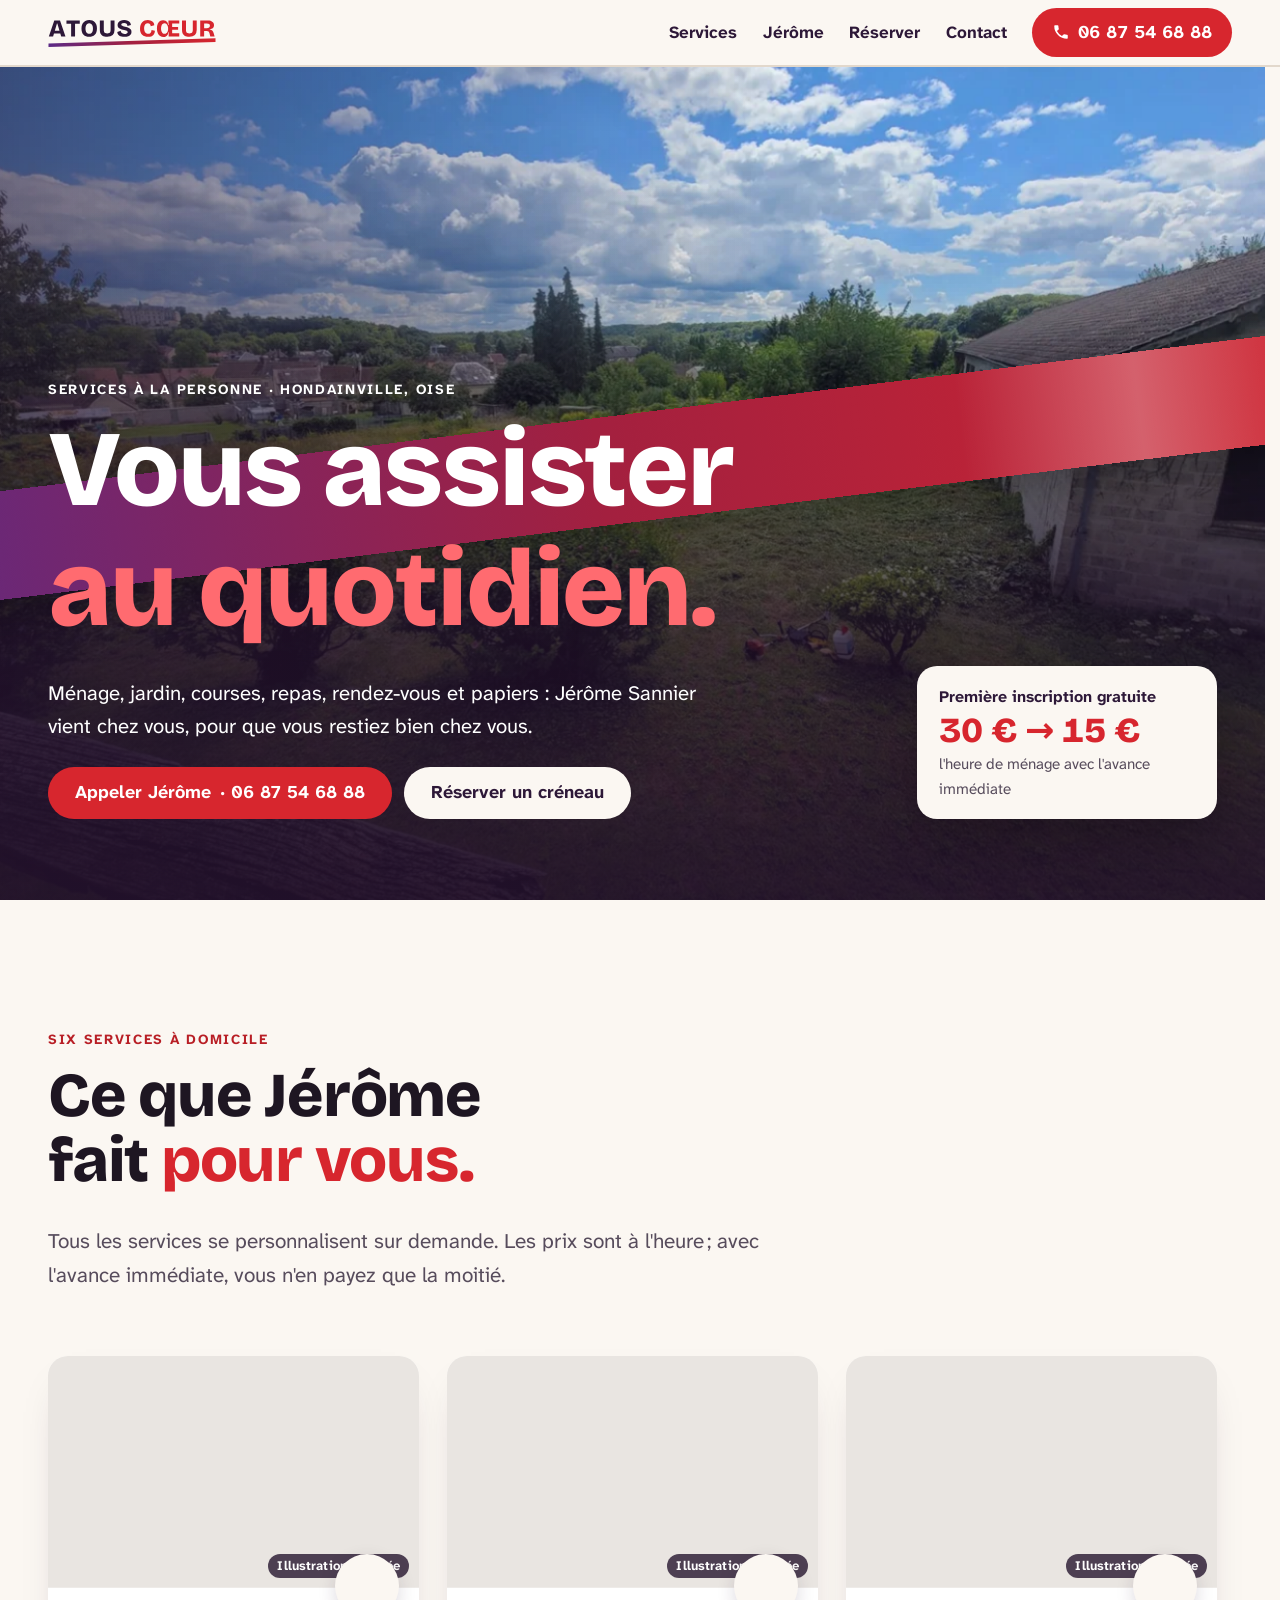
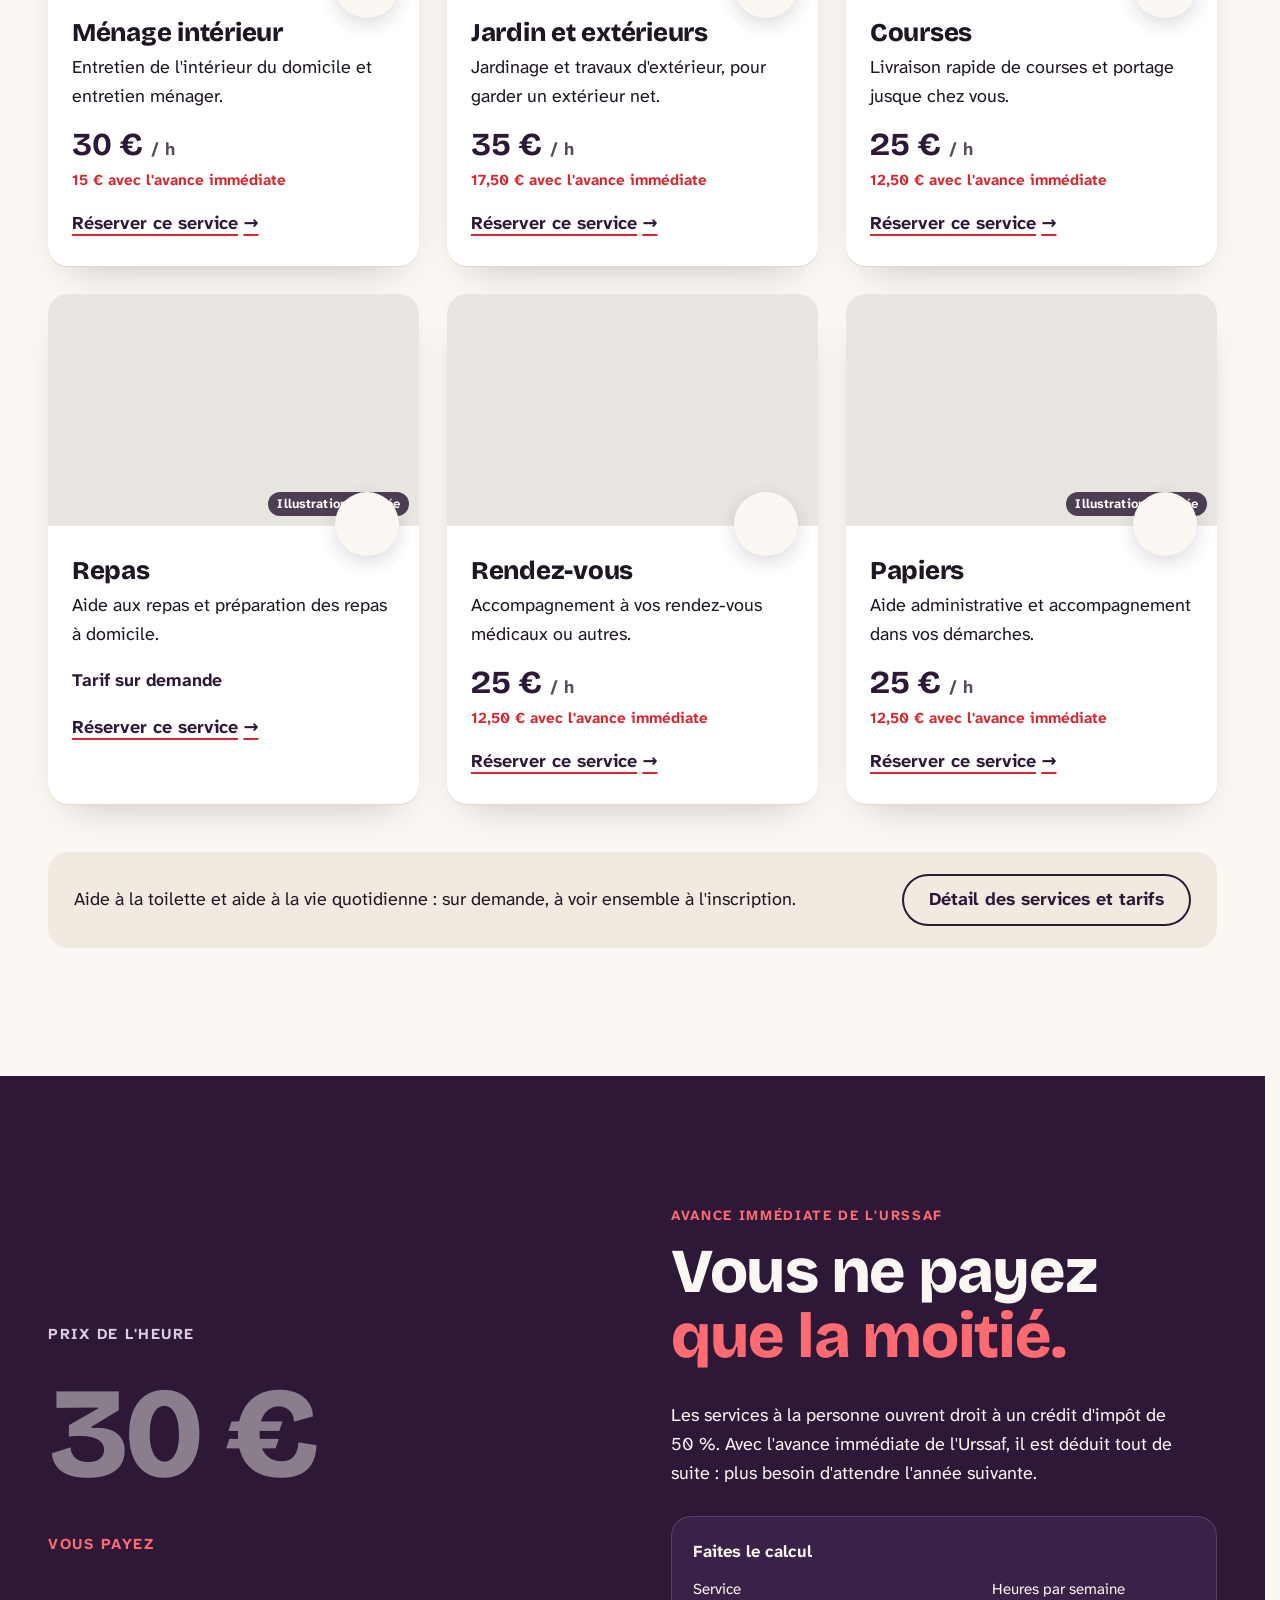
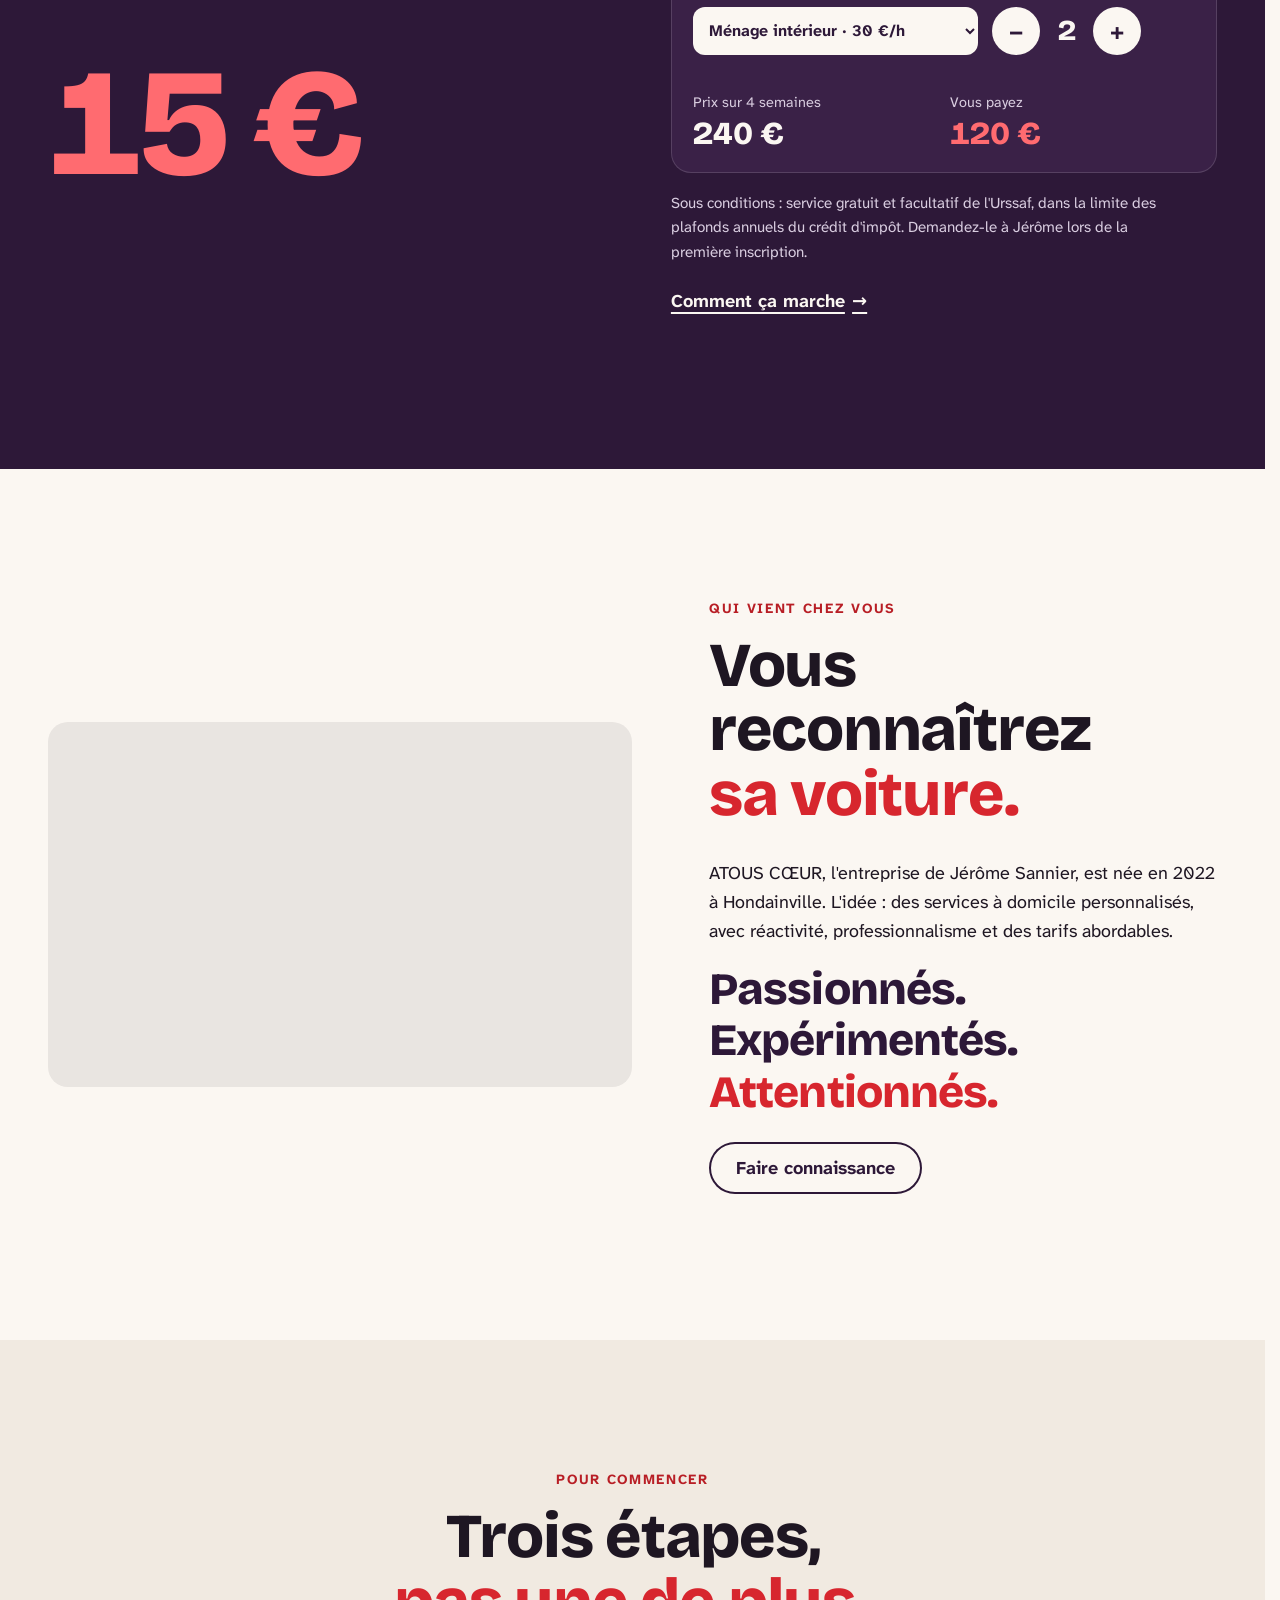
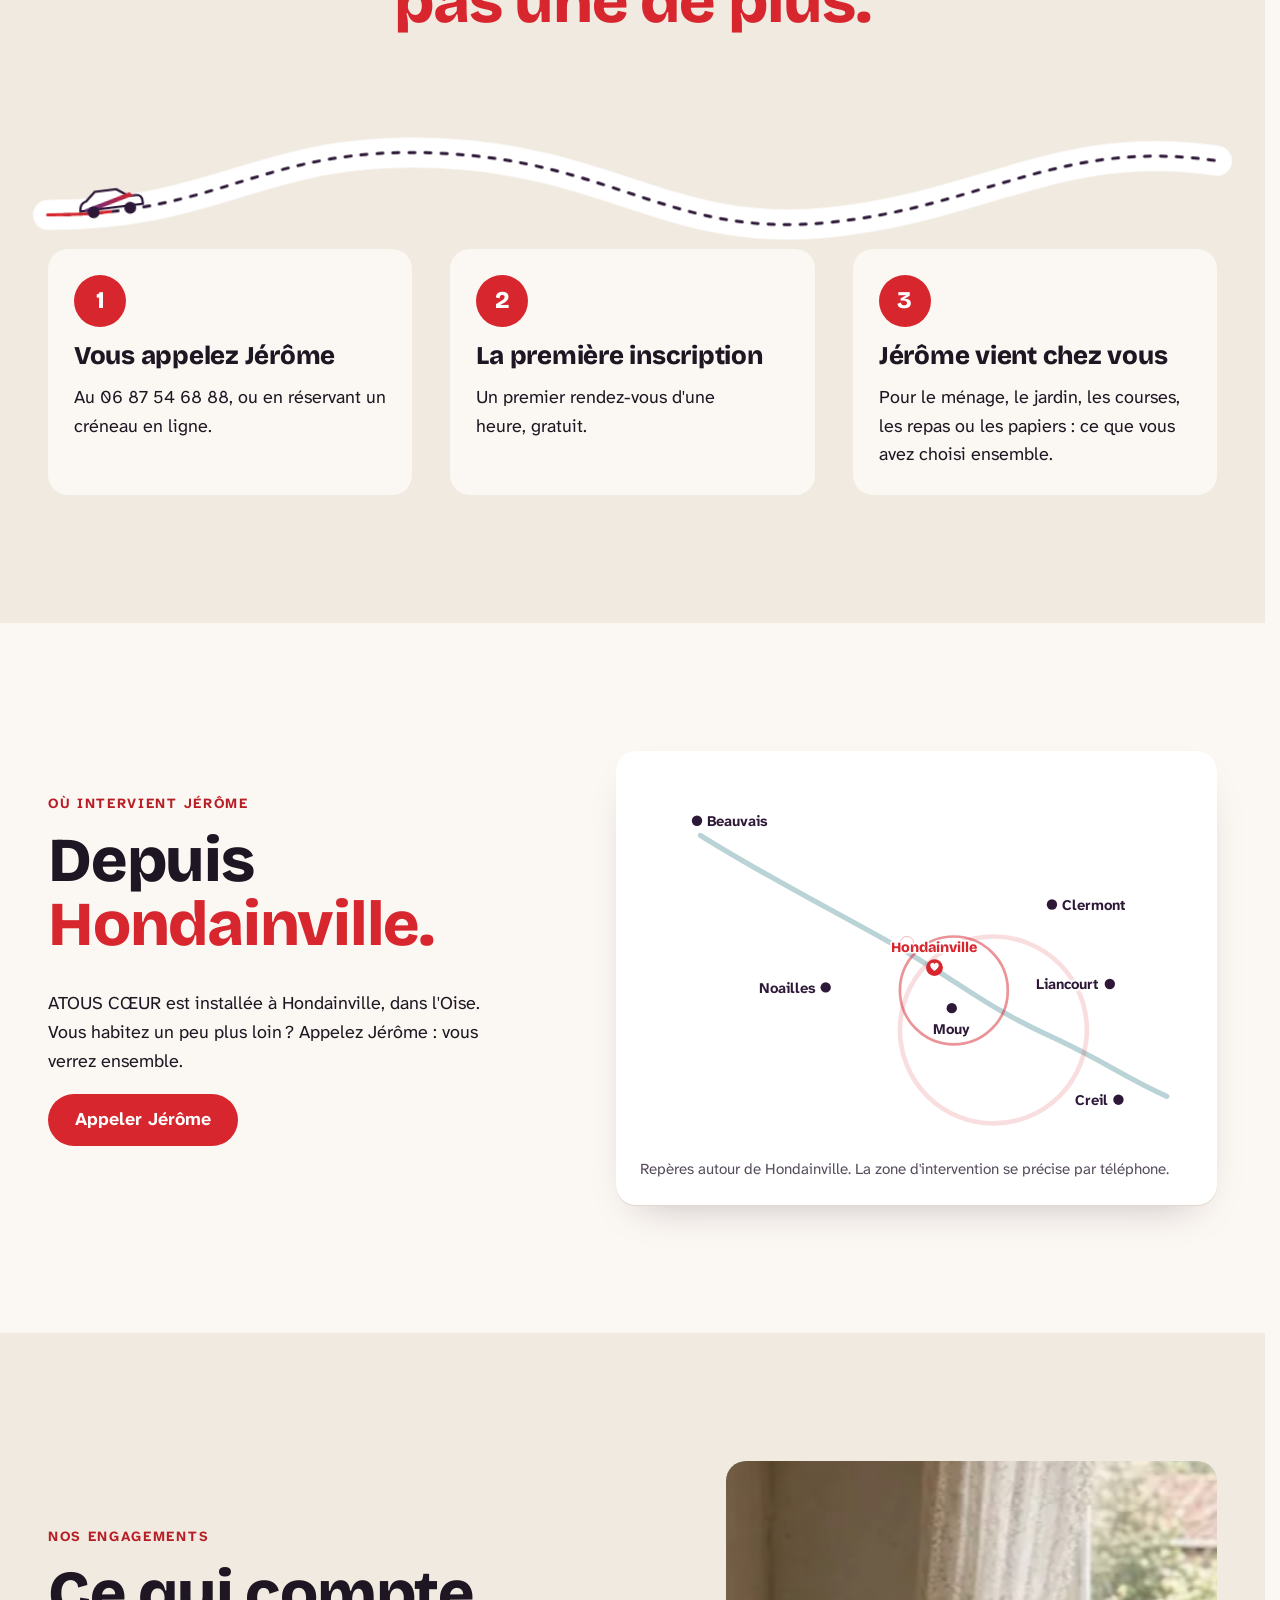
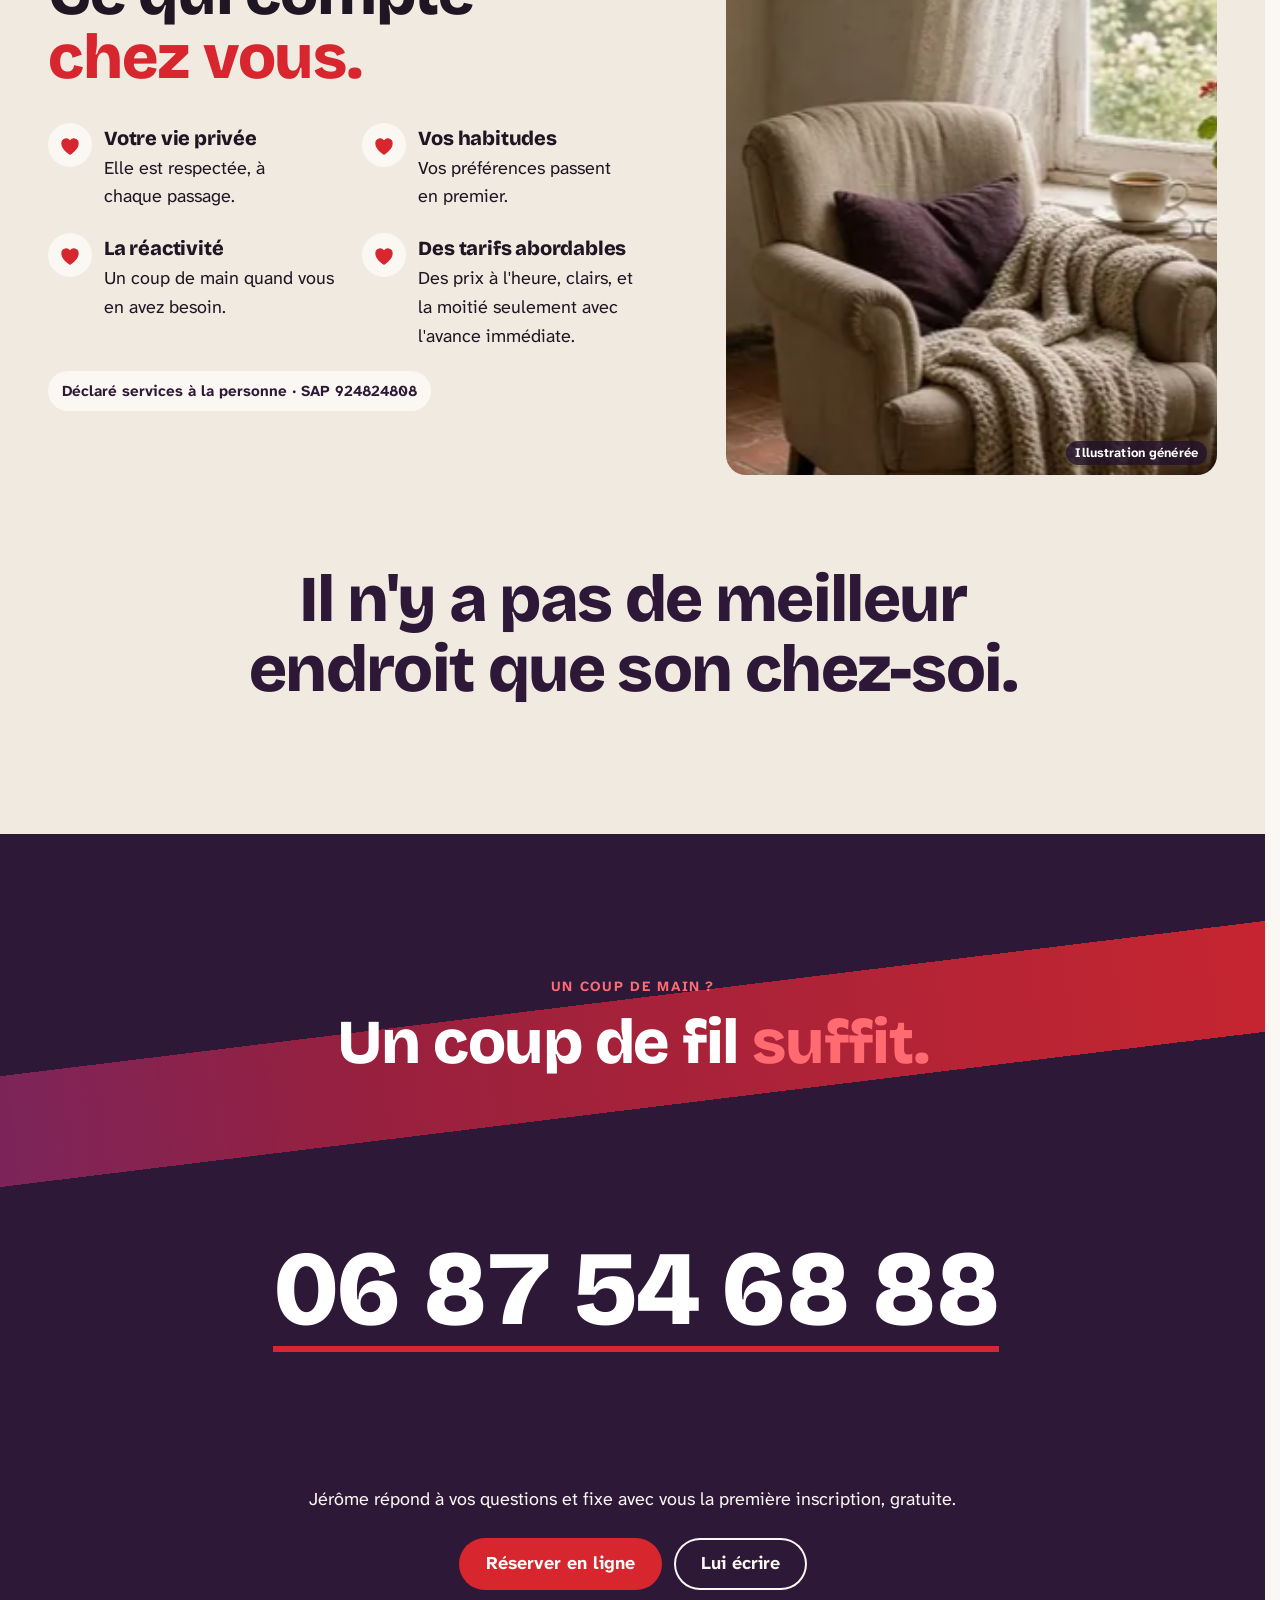
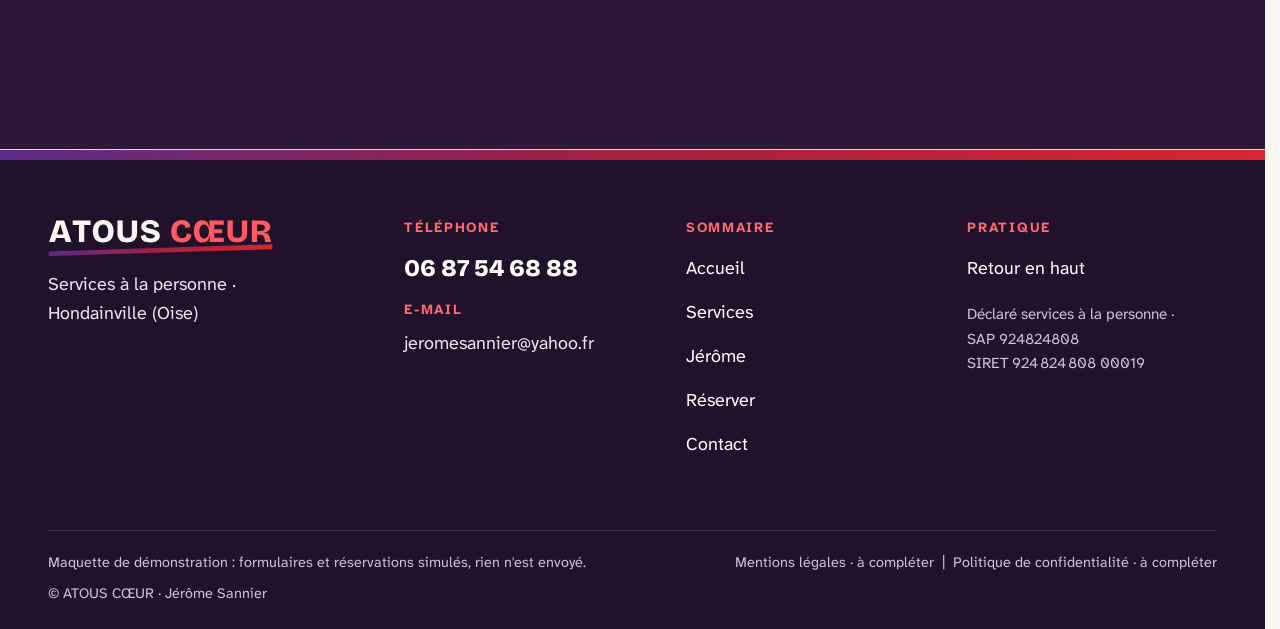
==== index.html @ e08f0116 "Maquette ATOUS COEUR v1" ====
<!doctype html>
<html lang="fr" data-v="1">
<head>
<meta charset="utf-8">
<meta name="viewport" content="width=device-width, initial-scale=1, viewport-fit=cover">
<title>ATOUS CŒUR · services à la personne à Hondainville (Oise)</title>
<meta name="description" content="Ménage, jardin, courses, repas, rendez-vous et papiers : Jérôme Sannier vous aide chez vous, dans l&#39;Oise. Première inscription gratuite, avance immédiate de l&#39;Urssaf.">
<meta name="robots" content="noindex, nofollow">
<link rel="canonical" href="https://atouscoeurjerome-maquette.vercel.app/">
<style>:root{--fond:#FBF7F2;--texte:#1E1622;--voile-fond:#2D1838;--ouverture-fond:#2D1838;--menu-fond:#2D1838}:root { --entete-h: 72px; --barres-h: 0px; } html { background: var(--fond); color: var(--texte); scrollbar-gutter: stable; } body { margin: 0; background: var(--fond); } html.js:not(.secours):not([data-arrivee="retour"]) [data-anime] { opacity: 0; } html.js:not(.secours):not([data-arrivee="retour"]) [data-anime].vu { opacity: 1; } [data-voile] { position: fixed; inset: 0; z-index: 900; background: var(--voile-fond); transform: translateY(100%); visibility: hidden; pointer-events: none; } html[data-arrivee="voile"]:not(.voile-leve):not(.secours) [data-voile] { transform: none; visibility: visible; } html.secours [data-voile] { visibility: hidden !important; } .ouverture-panneau { position: fixed; inset: 0; z-index: 850; display: none; place-content: center; justify-items: center; background: var(--ouverture-fond, var(--voile-fond)); color: var(--fond); text-align: center; } html.js[data-arrivee="intro"]:not(.secours):not(.intro-finie) .ouverture-panneau { display: grid; } html.defilement-bloque, html.defilement-bloque body, html.js[data-arrivee="intro"]:not(.secours):not(.intro-finie), html.js[data-arrivee="intro"]:not(.secours):not(.intro-finie) body, html[data-arrivee="voile"]:not(.voile-leve):not(.secours), html[data-arrivee="voile"]:not(.voile-leve):not(.secours) body { overflow: hidden; } html.js[data-arrivee="intro"]:not(.secours):not(.intro-finie) { background-color: var(--ouverture-fond, var(--voile-fond)); } html[data-arrivee="voile"]:not(.voile-leve):not(.secours) { background-color: var(--voile-fond); }</style>
<script>(function () {
var d = document.documentElement, ss = null, ls = null;
try { ss = window.sessionStorage; ls = window.localStorage; } catch (e) {}
d.classList.add('js');
var nav = performance.getEntriesByType ? performance.getEntriesByType('navigation')[0] : null;
var type = nav ? nav.type : 'navigate';
var depart = null;
try { depart = JSON.parse(ss.getItem('socle:depart') || 'null'); ss.removeItem('socle:depart'); } catch (e) {}
if (depart && !(Date.now() - depart.t < 15000)) depart = null;
var mode = type === 'back_forward' ? 'retour' : type === 'reload' ? 'intro' : depart ? 'voile' : 'intro';
d.setAttribute('data-arrivee', mode);
if (mode === 'voile' && depart.couleur) d.style.setProperty('--voile-fond', depart.couleur);
if (type === 'reload' && 'scrollRestoration' in history) {
history.scrollRestoration = 'manual';
}
try {
var choisie = ls && ls.getItem('socle:langue');
var langue = (d.lang || '').slice(0, 2);
if (choisie && choisie !== langue && type === 'navigate' && !depart) {
var alt = document.querySelector('link[rel="alternate"][hreflang="' + choisie + '"]');
if (alt) location.replace(new URL(alt.href).pathname + location.search + location.hash);
}
} catch (e) {}
setTimeout(function () { if (!d.classList.contains('demarre')) d.classList.add('secours'); }, 2000);
})();</script>
<link rel="preload" href="/assets/fonts/bricolage.woff2" as="font" type="font/woff2" crossorigin>
<link rel="preload" href="/assets/fonts/atkinson-400.woff2" as="font" type="font/woff2" crossorigin>
<link rel="stylesheet" href="/assets/css/socle.css?v=1">
<link rel="stylesheet" href="/assets/css/site.css?v=1">
<link rel="modulepreload" href="/assets/js/site.js?v=1">
<link rel="modulepreload" href="/assets/js/socle/index.js?v=1">
<script src="/assets/vendor/gsap.min.js" defer></script>
<script src="/assets/vendor/ScrollTrigger.min.js" defer></script>
<script src="/assets/vendor/SplitText.min.js" defer></script>
<script type="module" src="/assets/js/site.js?v=1"></script>
<meta name="theme-color" content="#FBF7F2">
<link rel="icon" href="/assets/images/favicon.svg" type="image/svg+xml">
<link rel="apple-touch-icon" href="/assets/images/apple-touch-icon.png">
<meta property="og:type" content="website">
<meta property="og:site_name" content="ATOUS CŒUR">
<meta property="og:locale" content="fr_FR">
<meta property="og:title" content="ATOUS CŒUR · services à la personne à Hondainville (Oise)">
<meta property="og:description" content="Ménage, jardin, courses, repas, rendez-vous et papiers : Jérôme Sannier vous aide chez vous, dans l&#39;Oise. Première inscription gratuite, avance immédiate de l&#39;Urssaf.">
<meta property="og:url" content="https://atouscoeurjerome-maquette.vercel.app/">
<meta property="og:image" content="https://atouscoeurjerome-maquette.vercel.app/assets/partage/accueil-fr.jpg">
<meta property="og:image:width" content="1200">
<meta property="og:image:height" content="630">
<meta property="og:image:alt" content="ATOUS CŒUR : vous assister au quotidien, jardin tondu au-dessus d&#39;un village de l&#39;Oise">
<meta name="twitter:card" content="summary_large_image">
<script type="application/ld+json">{"@context":"https://schema.org","@type":"LocalBusiness","name":"ATOUS CŒUR","description":"Services à la personne à domicile : ménage, jardin, courses, aide aux repas, accompagnement aux rendez-vous, aide administrative.","url":"https://atouscoeurjerome-maquette.vercel.app/","telephone":"+33687546888","email":"jeromesannier@yahoo.fr","founder":{"@type":"Person","name":"Jérôme Sannier"},"foundingDate":"2022","address":{"@type":"PostalAddress","addressLocality":"Hondainville","addressRegion":"Oise","addressCountry":"FR"},"identifier":"SIRET 92482480800019","makesOffer":[{"@type":"Offer","name":"Ménage intérieur","price":"30","priceCurrency":"EUR","unitText":"heure"},{"@type":"Offer","name":"Entretien extérieur","price":"35","priceCurrency":"EUR","unitText":"heure"},{"@type":"Offer","name":"Rendez-vous médicaux ou autres","price":"25","priceCurrency":"EUR","unitText":"heure"},{"@type":"Offer","name":"Portage de courses","price":"25","priceCurrency":"EUR","unitText":"heure"},{"@type":"Offer","name":"Aide administrative","price":"25","priceCurrency":"EUR","unitText":"heure"}]}</script>
</head>
<body id="haut">
<div data-voile data-forme="glisse" aria-hidden="true"><span class="voile-bande"><i></i></span><div class="voile-contenu"><img src="/assets/images/logo-clair.svg" alt="" width="180" height="32"><span data-voile-libelle>Accueil</span></div></div>
<div class="ouverture-panneau" data-ouverture aria-hidden="true">
  <span class="ouverture-bande"><i></i></span>
  <div class="ouverture-marque" data-ouverture-objet>
    <p class="ouverture-nom"><span class="ouverture-mot">ATOUS</span> <span class="ouverture-mot ouverture-mot--rouge">CŒUR</span></p>
    <p class="ouverture-ligne">Services à la personne</p>
  </div>
</div>
<a class="evitement" href="#contenu">Aller au contenu</a>
<header data-entete>
  <div class="entete-rangee">
    <a class="entete-logo" href="/" aria-label="ATOUS CŒUR, accueil" data-libelle="Accueil" aria-current="page">
      <img src="/assets/images/logo.svg" alt="" width="169" height="30">
    </a>
    <nav data-nav aria-label="Navigation principale">
      <ul><li><a href="/services" data-libelle="Services">Services</a></li><li><a href="/jerome" data-libelle="Jérôme">Jérôme</a></li><li><a href="/reserver" data-libelle="Réserver">Réserver</a></li><li><a href="/contact" data-libelle="Contact">Contact</a></li></ul>
    </nav>
    <div class="entete-actions">
      <a class="bouton entete-tel" href="tel:+33687546888"><svg viewBox="0 0 24 24" width="18" height="18" aria-hidden="true"><path d="M6.6 10.8a15.1 15.1 0 0 0 6.6 6.6l2.2-2.2a1 1 0 0 1 1-.25 11.4 11.4 0 0 0 3.6.57 1 1 0 0 1 1 1V20a1 1 0 0 1-1 1A17 17 0 0 1 3 4a1 1 0 0 1 1-1h3.5a1 1 0 0 1 1 1c0 1.25.2 2.45.57 3.57a1 1 0 0 1-.25 1z" fill="currentColor"/></svg><span>06 87 54 68 88</span></a>
      <button type="button" data-menu-bouton aria-controls="menu" aria-expanded="false" data-libelle-ouvrir="Menu" data-libelle-fermer="Fermer"><span data-libelle-bouton>Menu</span></button>
      <a class="menu-sansjs" href="#menu" data-menu-lien>Menu</a>
    </div>
  </div>
</header>
<script>/* Avant le premier affichage : rangées de la navigation (même règle que ajusterNav dans assets/js/socle/entete.js)
   et hauteur réelle de l'en-tête, pour que rien ne saute quand le JavaScript du site prend la main. */
(function () {
  var h = document.documentElement, u = document.querySelector('[data-nav] ul'), e = document.querySelector('[data-entete]');
  if (u) {
    var deborde = function () { return u.scrollWidth > u.clientWidth + 1; }, c = deborde();
    if (c && window.matchMedia('(min-width: 900px)').matches) {
      h.classList.add('nav-deux-rangees'); c = deborde();
      if (c) { h.classList.add('nav-deux-lignes'); var a = u.querySelector('a'); c = !a || u.getBoundingClientRect().height > a.getBoundingClientRect().height * 2.5; }
      if (c) h.classList.remove('nav-deux-rangees', 'nav-deux-lignes');
    }
    if (c) h.classList.add('nav-compacte');
  }
  if (e) h.style.setProperty('--entete-h', Math.round(e.getBoundingClientRect().height) + 'px');
})();</script>
<span id="menu-ferme" aria-hidden="true"></span>
<div id="menu" data-menu role="dialog" aria-modal="true" aria-label="Menu">
  <p class="menu-sansjs-fermer"><a href="#menu-ferme">Fermer</a></p>
  <ul><li style="--i:0"><a href="/" class="menu-lien" data-libelle="Accueil" aria-current="page">Accueil</a></li><li style="--i:1"><a href="/services" class="menu-lien" data-libelle="Services">Services</a></li><li style="--i:2"><a href="/jerome" class="menu-lien" data-libelle="Jérôme">Jérôme</a></li><li style="--i:3"><a href="/reserver" class="menu-lien" data-libelle="Réserver">Réserver</a></li><li style="--i:4"><a href="/contact" class="menu-lien" data-libelle="Contact">Contact</a></li></ul>
  <p><a class="bouton" href="tel:+33687546888">Appeler 06 87 54 68 88</a></p>
</div>
<main id="contenu" tabindex="-1">
<section class="hero" id="debut" data-plein-ecran>
  <figure class="media hero-media" data-effet="hero-photo" style="--apercu:url([data-uri]);--apercu-mobile:url([data-uri]);--cadrage:42% 52%;--cadrage-mobile:50% 52%">
  <picture><source media="(max-width: 760px) and (orientation: portrait)" srcset="/assets/images/accueil-ouverture-mobile-640.webp 640w, /assets/images/accueil-ouverture-mobile-1080.webp 1080w" sizes="100vw">
    <img src="/assets/images/accueil-ouverture-1280.webp" srcset="/assets/images/accueil-ouverture-640.webp 640w, /assets/images/accueil-ouverture-1280.webp 1280w, /assets/images/accueil-ouverture-1920.webp 1920w" sizes="100vw" alt="Un jardin fraîchement tondu par Jérôme, au-dessus des toits d&#39;un village de l&#39;Oise, sous un grand ciel bleu" width="1280" height="960" fetchpriority="high" loading="eager" decoding="async">
  </picture>
</figure>
  <span class="hero-bande" data-iris-centre data-superpose aria-hidden="true"><i data-effet="bande"><b class="bande-reflet"></b></i></span>
  <div class="hero-texte conteneur">
    <p class="surtitre hero-anim">Services à la personne · Hondainville, Oise</p>
    <h1 class="hero-titre"><span class="ligne-masque"><span class="hero-ligne">Vous assister</span></span> <span class="ligne-masque"><span class="hero-ligne"><em>au quotidien.</em></span></span></h1>
    <p class="hero-intro hero-anim masque-ecran-bas">Ménage, jardin, courses, repas, rendez-vous et papiers : Jérôme Sannier vient chez vous, pour que vous restiez bien chez vous.</p>
    <p class="hero-actions hero-anim">
      <a class="bouton" href="tel:+33687546888" data-action-principale data-survol="magnetique">Appeler Jérôme<span class="masque-telephone"> · 06 87 54 68 88</span></a>
      <a href="/reserver" class="bouton bouton--clair" data-libelle="Réserver">Réserver un créneau</a>
    </p>
  </div>
  <aside class="hero-info hero-anim" data-info-cle>
    <strong>Première inscription gratuite</strong>
    <span class="hero-info-prix" data-prix>30 € → 15 €</span>
    <span>l&#39;heure de ménage avec l&#39;avance immédiate</span>
  </aside>
</section>
<section class="services" id="services">
  <div class="conteneur">
    <header class="section-tete">
      <p class="surtitre" data-anime>Six services à domicile</p>
      <h2 data-anime="lignes">Ce que Jérôme fait <em>pour vous.</em></h2>
      <p class="section-intro" data-anime>Tous les services se personnalisent sur demande. Les prix sont à l&#39;heure ; avec l&#39;avance immédiate, vous n&#39;en payez que la moitié.</p>
    </header>
    <ul class="services-grille" role="list"><li class="service-carte" data-fx="vitesse" data-fx-force="2" style="--i:0">
    <figure class="media service-media" data-grok data-anime="rideau" style="--cadrage:53% 51%;aspect-ratio:16 / 10">
  <picture>
    <img src="/assets/images/grok/menage-1168.webp" srcset="/assets/images/grok/menage-1168.webp 1168w" sizes="(max-width: 760px) 100vw, (max-width: 1100px) 50vw, 33vw" alt="Cuisine de village fraîchement nettoyée, seau et balai posés près de la porte" width="1168" height="730" loading="lazy" decoding="async">
  </picture><figcaption class="mention-ia">Illustration générée</figcaption>
</figure>
    <div class="service-corps">
      <span class="service-picto" data-effet="picto"><svg class="picto" viewBox="0 0 48 48" aria-hidden="true" focusable="false"><path d="M10 22h20l-2.5 18h-15z" pathLength="1"/><path d="M13 22c0-7 14-7 14 0" pathLength="1"/><path d="M37 5v25" pathLength="1"/><path d="M31.5 30h11l2 11h-15z" pathLength="1"/><path d="M35 34v6M39 34v6" pathLength="1"/></svg></span>
      <h3>Ménage intérieur</h3>
      <p>Entretien de l&#39;intérieur du domicile et entretien ménager.</p>
      <p class="prix" data-prix><strong>30 €</strong> <span class="prix-unite">/ h</span><span class="prix-avance">15 € avec l&#39;avance immédiate</span></p>
      <a href="/reserver?service=menage" class="service-lien" data-libelle="Réserver" aria-label="Réserver ce service : Ménage intérieur">Réserver ce service <span aria-hidden="true">→</span></a>
    </div>
  </li><li class="service-carte" data-fx="vitesse" data-fx-force="2" style="--i:1">
    <figure class="media service-media" data-grok data-anime="rideau" style="--cadrage:47% 43%;aspect-ratio:16 / 10">
  <picture>
    <img src="/assets/images/grok/jardin-1168.webp" srcset="/assets/images/grok/jardin-1168.webp 1168w" sizes="(max-width: 760px) 100vw, (max-width: 1100px) 50vw, 33vw" alt="Pelouse tondue, haie taillée et brouette d&#39;herbe coupée dans un jardin de village" width="1168" height="730" loading="lazy" decoding="async">
  </picture><figcaption class="mention-ia">Illustration générée</figcaption>
</figure>
    <div class="service-corps">
      <span class="service-picto" data-effet="picto"><svg class="picto" viewBox="0 0 48 48" aria-hidden="true" focusable="false"><path d="M24 42V22" pathLength="1"/><path d="M24 31c-9 0-13-7-13-15 9 0 13 7 13 15z" pathLength="1"/><path d="M24 25c0-8 4-13 13-13 0 9-4 13-13 13z" pathLength="1"/><path d="M9 42h30" pathLength="1"/></svg></span>
      <h3>Jardin et extérieurs</h3>
      <p>Jardinage et travaux d&#39;extérieur, pour garder un extérieur net.</p>
      <p class="prix" data-prix><strong>35 €</strong> <span class="prix-unite">/ h</span><span class="prix-avance">17,50 € avec l&#39;avance immédiate</span></p>
      <a href="/reserver?service=jardin" class="service-lien" data-libelle="Réserver" aria-label="Réserver ce service : Jardin et extérieurs">Réserver ce service <span aria-hidden="true">→</span></a>
    </div>
  </li><li class="service-carte" data-fx="vitesse" data-fx-force="2" style="--i:2">
    <figure class="media service-media" data-grok data-anime="rideau" style="--cadrage:43% 46%;aspect-ratio:16 / 10">
  <picture>
    <img src="/assets/images/grok/courses-1168.webp" srcset="/assets/images/grok/courses-1168.webp 1168w" sizes="(max-width: 760px) 100vw, (max-width: 1100px) 50vw, 33vw" alt="Deux sacs de courses posés sur la table de la cuisine, pain, poireaux et pommes" width="1168" height="730" loading="lazy" decoding="async">
  </picture><figcaption class="mention-ia">Illustration générée</figcaption>
</figure>
    <div class="service-corps">
      <span class="service-picto" data-effet="picto"><svg class="picto" viewBox="0 0 48 48" aria-hidden="true" focusable="false"><path d="M7 18h34l-4.5 21h-25z" pathLength="1"/><path d="M16 18l6-11" pathLength="1"/><path d="M32 18l-6-11" pathLength="1"/><path d="M18 25v8M24 25v8M30 25v8" pathLength="1"/></svg></span>
      <h3>Courses</h3>
      <p>Livraison rapide de courses et portage jusque chez vous.</p>
      <p class="prix" data-prix><strong>25 €</strong> <span class="prix-unite">/ h</span><span class="prix-avance">12,50 € avec l&#39;avance immédiate</span></p>
      <a href="/reserver?service=courses" class="service-lien" data-libelle="Réserver" aria-label="Réserver ce service : Courses">Réserver ce service <span aria-hidden="true">→</span></a>
    </div>
  </li><li class="service-carte" data-fx="vitesse" data-fx-force="2" style="--i:3">
    <figure class="media service-media" data-grok data-anime="rideau" style="--cadrage:44% 50%;aspect-ratio:16 / 10">
  <picture>
    <img src="/assets/images/grok/repas-1168.webp" srcset="/assets/images/grok/repas-1168.webp 1168w" sizes="(max-width: 760px) 100vw, (max-width: 1100px) 50vw, 33vw" alt="Une soupe de légumes qui mijote dans une cocotte émaillée" width="1168" height="730" loading="lazy" decoding="async">
  </picture><figcaption class="mention-ia">Illustration générée</figcaption>
</figure>
    <div class="service-corps">
      <span class="service-picto" data-effet="picto"><svg class="picto" viewBox="0 0 48 48" aria-hidden="true" focusable="false"><path d="M9 24h30v9a9 9 0 0 1-9 9H18a9 9 0 0 1-9-9z" pathLength="1"/><path d="M5 24h38" pathLength="1"/><path d="M18 17c-2.5-3 2.5-5 0-9" pathLength="1"/><path d="M24 17c-2.5-3 2.5-5 0-9" pathLength="1"/><path d="M30 17c-2.5-3 2.5-5 0-9" pathLength="1"/></svg></span>
      <h3>Repas</h3>
      <p>Aide aux repas et préparation des repas à domicile.</p>
      <p class="prix prix--demande" data-prix>Tarif sur demande</p>
      <a href="/reserver?service=repas" class="service-lien" data-libelle="Réserver" aria-label="Réserver ce service : Repas">Réserver ce service <span aria-hidden="true">→</span></a>
    </div>
  </li><li class="service-carte" data-fx="vitesse" data-fx-force="2" style="--i:4">
    <figure class="media service-media" data-anime="rideau" style="--cadrage:50% 55%;aspect-ratio:16 / 10">
  <picture>
    <img src="/assets/images/rendez-vous-1168.webp" srcset="/assets/images/rendez-vous-1168.webp 1168w" sizes="(max-width: 760px) 100vw, (max-width: 1100px) 50vw, 33vw" alt="La voiture d&#39;ATOUS CŒUR devant un pôle santé, pour un accompagnement à un rendez-vous" width="1168" height="730" loading="lazy" decoding="async">
  </picture>
</figure>
    <div class="service-corps">
      <span class="service-picto" data-effet="picto"><svg class="picto" viewBox="0 0 48 48" aria-hidden="true" focusable="false"><path d="M8 11h32v30H8z" pathLength="1"/><path d="M8 19h32" pathLength="1"/><path d="M16 6v9M32 6v9" pathLength="1"/><path d="M24 24v12" pathLength="1"/><path d="M18 30h12" pathLength="1"/></svg></span>
      <h3>Rendez-vous</h3>
      <p>Accompagnement à vos rendez-vous médicaux ou autres.</p>
      <p class="prix" data-prix><strong>25 €</strong> <span class="prix-unite">/ h</span><span class="prix-avance">12,50 € avec l&#39;avance immédiate</span></p>
      <a href="/reserver?service=rendez-vous" class="service-lien" data-libelle="Réserver" aria-label="Réserver ce service : Rendez-vous">Réserver ce service <span aria-hidden="true">→</span></a>
    </div>
  </li><li class="service-carte" data-fx="vitesse" data-fx-force="2" style="--i:5">
    <figure class="media service-media" data-grok data-anime="rideau" style="--cadrage:48% 50%;aspect-ratio:16 / 10">
  <picture>
    <img src="/assets/images/grok/papiers-1168.webp" srcset="/assets/images/grok/papiers-1168.webp 1168w" sizes="(max-width: 760px) 100vw, (max-width: 1100px) 50vw, 33vw" alt="Dossier fermé, enveloppes et lunettes rangés sur la table, près d&#39;une tasse de thé" width="1168" height="730" loading="lazy" decoding="async">
  </picture><figcaption class="mention-ia">Illustration générée</figcaption>
</figure>
    <div class="service-corps">
      <span class="service-picto" data-effet="picto"><svg class="picto" viewBox="0 0 48 48" aria-hidden="true" focusable="false"><path d="M12 5h18l8 8v30H12z" pathLength="1"/><path d="M30 5v8h8" pathLength="1"/><path d="M18 21h14" pathLength="1"/><path d="M18 27h14" pathLength="1"/><path d="M18 33h9" pathLength="1"/></svg></span>
      <h3>Papiers</h3>
      <p>Aide administrative et accompagnement dans vos démarches.</p>
      <p class="prix" data-prix><strong>25 €</strong> <span class="prix-unite">/ h</span><span class="prix-avance">12,50 € avec l&#39;avance immédiate</span></p>
      <a href="/reserver?service=papiers" class="service-lien" data-libelle="Réserver" aria-label="Réserver ce service : Papiers">Réserver ce service <span aria-hidden="true">→</span></a>
    </div>
  </li></ul>
    <div class="services-pied" data-anime>
      <p>Aide à la toilette et aide à la vie quotidienne : sur demande, à voir ensemble à l&#39;inscription.</p>
      <a href="/services" class="bouton bouton--contour" data-libelle="Services">Détail des services et tarifs</a>
    </div>
  </div>
</section>
<section class="avance theme-sombre" id="avance">
  <div class="conteneur avance-grille">
    <div class="avance-visuel" data-visuel data-effet="prix-coupe">
      <p class="visuellement-cache">Ménage : 30 € de l&#39;heure, 15 € avec l&#39;avance immédiate.</p>
      <div class="coupe" aria-hidden="true">
        <div class="coupe-avant"><span class="coupe-libelle">Prix de l&#39;heure</span><span class="coupe-cadre"><span class="coupe-prix">30 €</span><span class="coupe-bande" data-superpose><i></i></span></span></div>
        <div class="coupe-apres"><span class="coupe-libelle">Vous payez</span><span class="coupe-nouveau">15 €</span></div>
      </div>
    </div>
    <div class="avance-texte">
      <p class="surtitre" data-anime>Avance immédiate de l&#39;Urssaf</p>
      <h2 data-anime="lignes">Vous ne payez <em>que la moitié.</em></h2>
      <p data-anime>Les services à la personne ouvrent droit à un crédit d&#39;impôt de 50 %. Avec l&#39;avance immédiate de l&#39;Urssaf, il est déduit tout de suite : plus besoin d&#39;attendre l&#39;année suivante.</p>
      <form class="simulateur" data-simulateur data-anime onsubmit="return false">
        <p class="simulateur-titre">Faites le calcul</p>
        <div class="simulateur-champs">
          <label class="champ"><span>Service</span>
            <select name="service"><option value="30" selected>Ménage intérieur · 30 €/h</option><option value="35">Jardin et extérieurs · 35 €/h</option><option value="25">Courses · 25 €/h</option><option value="25">Rendez-vous · 25 €/h</option><option value="25">Papiers · 25 €/h</option></select></label>
          <div class="champ"><span id="sim-heures-l">Heures par semaine</span>
            <div class="pas-a-pas" role="group" aria-labelledby="sim-heures-l">
              <button type="button" data-moins aria-label="Une heure de moins">−</button>
              <output name="heures" aria-live="polite">2</output>
              <button type="button" data-plus aria-label="Une heure de plus">+</button>
            </div></div>
        </div>
        <dl class="simulateur-resultat" aria-live="polite">
          <div><dt>Prix sur 4 semaines</dt><dd data-total>240 €</dd></div>
          <div class="simulateur-vous"><dt>Vous payez</dt><dd data-vous>120 €</dd></div>
        </dl>
      </form>
      <p class="note" data-anime>Sous conditions : service gratuit et facultatif de l&#39;Urssaf, dans la limite des plafonds annuels du crédit d&#39;impôt. Demandez-le à Jérôme lors de la première inscription.</p>
      <p data-anime><a href="/services#avance" class="lien-fleche" data-libelle="Services">Comment ça marche <span aria-hidden="true">→</span></a></p>
    </div>
  </div>
</section>
<section class="jerome-bloc" id="jerome">
  <div class="conteneur jerome-grille">
    <figure class="media jerome-media" data-fx="parallaxe" data-fx-force="8" style="--cadrage:50% 48%;aspect-ratio:16 / 10">
  <picture>
    <img src="/assets/images/voiture-1600.webp" srcset="/assets/images/voiture-1024.webp 1024w, /assets/images/voiture-1168.webp 1168w, /assets/images/voiture-1600.webp 1600w" sizes="(max-width: 760px) 100vw, 55vw" alt="La voiture blanche d&#39;ATOUS CŒUR, barrée d&#39;une bande rouge et violette, avec les services et le numéro de Jérôme sur la portière" width="1600" height="1000" loading="lazy" decoding="async">
  </picture>
</figure>
    <div class="jerome-texte">
      <p class="surtitre" data-anime>Qui vient chez vous</p>
      <h2 data-anime="lignes">Vous reconnaîtrez <em>sa voiture.</em></h2>
      <p data-anime>ATOUS CŒUR, l&#39;entreprise de Jérôme Sannier, est née en 2022 à Hondainville. L&#39;idée : des services à domicile personnalisés, avec réactivité, professionnalisme et des tarifs abordables.</p>
      <ul class="trois-mots" data-anime="cascade" role="list"><li>Passionnés.</li><li>Expérimentés.</li><li>Attentionnés.</li></ul>
      <p data-anime><a href="/jerome" class="bouton bouton--contour" data-libelle="Jérôme">Faire connaissance</a></p>
    </div>
  </div>
</section>
<section class="etapes theme-lin" id="etapes">
  <div class="conteneur">
    <header class="section-tete section-tete--centre">
      <p class="surtitre" data-anime>Pour commencer</p>
      <h2 data-anime="lignes">Trois étapes, <em>pas une de plus.</em></h2>
    </header>
    <div class="route" data-effet="route" data-visuel>
      <svg class="route-trace" viewBox="0 0 1200 220" preserveAspectRatio="none" aria-hidden="true">
        <path class="route-fond" d="M0 150 C 180 150, 220 60, 400 70 S 640 180, 800 160 S 1040 50, 1200 80"/>
        <path class="route-ligne" d="M0 150 C 180 150, 220 60, 400 70 S 640 180, 800 160 S 1040 50, 1200 80"/>
        <path class="route-faite" d="M0 150 C 180 150, 220 60, 400 70 S 640 180, 800 160 S 1040 50, 1200 80" pathLength="1"/>
      </svg>
      <span class="route-voiture" aria-hidden="true"><svg viewBox="0 0 64 32"><defs><linearGradient id="voiture-bande" x1="0" x2="1"><stop offset="0" stop-color="#5B2A86"/><stop offset="1" stop-color="#D7262E"/></linearGradient></defs><path d="M6 22c0-4 2-7 6-8l8-7h18l10 7h6c3 0 5 2 5 5v3z" fill="#fff" stroke="#2D1838" stroke-width="2" stroke-linejoin="round"/><path d="M9 21l40-10 3 3-40 10z" fill="url(#voiture-bande)"/><circle cx="17" cy="24" r="5" fill="#2D1838"/><circle cx="48" cy="24" r="5" fill="#2D1838"/></svg></span>
      <span class="route-verticale" aria-hidden="true"></span>
      <ol class="route-etapes" role="list">
        <li class="route-etape"><span class="route-num">1</span><h3>Vous appelez Jérôme</h3><p>Au 06 87 54 68 88, ou en réservant un créneau en ligne.</p></li>
        <li class="route-etape"><span class="route-num">2</span><h3>La première inscription</h3><p>Un premier rendez-vous d&#39;une heure, gratuit.</p></li>
        <li class="route-etape"><span class="route-num">3</span><h3>Jérôme vient chez vous</h3><p>Pour le ménage, le jardin, les courses, les repas ou les papiers : ce que vous avez choisi ensemble.</p></li>
      </ol>
    </div>
  </div>
</section>
<section class="zone" id="zone">
  <div class="conteneur zone-grille">
    <div class="zone-texte">
      <p class="surtitre" data-anime>Où intervient Jérôme</p>
      <h2 data-anime="lignes">Depuis <em>Hondainville.</em></h2>
      <p data-anime>ATOUS CŒUR est installée à Hondainville, dans l&#39;Oise. Vous habitez un peu plus loin ? Appelez Jérôme : vous verrez ensemble.</p>
      <p data-anime><a class="bouton" href="tel:+33687546888" data-survol="magnetique">Appeler Jérôme</a></p>
    </div>
    <figure class="carte-oise" data-visuel data-effet="carte-oise">
  <svg viewBox="0 0 640 430" role="img" aria-label="Carte schématique : Hondainville au centre, avec Mouy, Clermont, Noailles, Liancourt, Creil et Beauvais en repères.">
    <defs><linearGradient id="carte-bande" x1="0" x2="1"><stop offset="0" stop-color="#5B2A86"/><stop offset="1" stop-color="#D7262E"/></linearGradient></defs>
    <path class="carte-riviere" d="M70 70 C 150 120, 230 160, 300 200 S 400 268, 470 300 S 560 350, 610 372" pathLength="1"/>
    <path class="carte-route" data-superpose d="M341 227 Q 356 246 361 270" pathLength="1"/><path class="carte-route" data-superpose d="M341 227 Q 280 252 215 246" pathLength="1"/><path class="carte-route" data-superpose d="M341 227 Q 400 172 477 150" pathLength="1"/><path class="carte-route" data-superpose d="M341 227 Q 444 210 544 242" pathLength="1"/><path class="carte-route" data-superpose d="M341 227 Q 465 276 554 376" pathLength="1"/><path class="carte-route" data-superpose d="M341 227 Q 183 173 66 53" pathLength="1"/>
    <g class="carte-ondes" data-superpose transform="translate(341 227)"><circle r="40"/><circle r="40"/><circle r="40"/></g>
    <g class="carte-ville" data-repere transform="translate(361 270)"><g><circle r="6"/><text x="0" y="30" text-anchor="middle">Mouy</text></g></g><g class="carte-ville" data-repere transform="translate(215 246)"><g><circle r="6"/><text x="-12" y="6" text-anchor="end">Noailles</text></g></g><g class="carte-ville" data-repere transform="translate(477 150)"><g><circle r="6"/><text x="12" y="6" text-anchor="start">Clermont</text></g></g><g class="carte-ville" data-repere transform="translate(544 242)"><g><circle r="6"/><text x="-12" y="6" text-anchor="end">Liancourt</text></g></g><g class="carte-ville" data-repere transform="translate(554 376)"><g><circle r="6"/><text x="-12" y="6" text-anchor="end">Creil</text></g></g><g class="carte-ville" data-repere transform="translate(66 53)"><g><circle r="6"/><text x="12" y="6" text-anchor="start">Beauvais</text></g></g>
    <g class="carte-centre" data-repere transform="translate(341 227)"><g><circle r="13"/><path d="M0 5s-6.5-4-6.5-8.6a3.4 3.4 0 0 1 6.5-1.7 3.4 3.4 0 0 1 6.5 1.7C6.5 1 0 5 0 5z" fill="#fff"/><text x="0" y="-24" text-anchor="middle">Hondainville</text></g></g>
  </svg>
  <figcaption>Repères autour de Hondainville. La zone d&#39;intervention se précise par téléphone.</figcaption>
</figure>
  </div>
</section>
<section class="engagements" id="engagements">
  <div class="conteneur engagements-grille">
    <div class="engagements-texte">
      <p class="surtitre" data-anime>Nos engagements</p>
      <h2 data-anime="lignes">Ce qui compte <em>chez vous.</em></h2>
      <ul class="engagements-liste" role="list">
        <li data-anime style="--delai:0s"><span class="coche" aria-hidden="true"><svg class="coche-coeur" viewBox="0 0 48 48" aria-hidden="true" focusable="false"><path d="M24 41s-15-9-15-20a8 8 0 0 1 15-4 8 8 0 0 1 15 4c0 11-15 20-15 20z" pathLength="1"/></svg></span><div><h3>Votre vie privée</h3><p>Elle est respectée, à chaque passage.</p></div></li><li data-anime style="--delai:0.08s"><span class="coche" aria-hidden="true"><svg class="coche-coeur" viewBox="0 0 48 48" aria-hidden="true" focusable="false"><path d="M24 41s-15-9-15-20a8 8 0 0 1 15-4 8 8 0 0 1 15 4c0 11-15 20-15 20z" pathLength="1"/></svg></span><div><h3>Vos habitudes</h3><p>Vos préférences passent en premier.</p></div></li><li data-anime style="--delai:0.16s"><span class="coche" aria-hidden="true"><svg class="coche-coeur" viewBox="0 0 48 48" aria-hidden="true" focusable="false"><path d="M24 41s-15-9-15-20a8 8 0 0 1 15-4 8 8 0 0 1 15 4c0 11-15 20-15 20z" pathLength="1"/></svg></span><div><h3>La réactivité</h3><p>Un coup de main quand vous en avez besoin.</p></div></li><li data-anime style="--delai:0.24s"><span class="coche" aria-hidden="true"><svg class="coche-coeur" viewBox="0 0 48 48" aria-hidden="true" focusable="false"><path d="M24 41s-15-9-15-20a8 8 0 0 1 15-4 8 8 0 0 1 15 4c0 11-15 20-15 20z" pathLength="1"/></svg></span><div><h3>Des tarifs abordables</h3><p>Des prix à l&#39;heure, clairs, et la moitié seulement avec l&#39;avance immédiate.</p></div></li>
      </ul>
      <p class="engagements-sap" data-anime>Déclaré services à la personne · SAP 924824808</p>
    </div>
    <figure class="media engagements-media" data-grok data-fx="zoom" data-fx-force="14" style="--cadrage:71% 50%;aspect-ratio:4 / 5;--cadrage-mobile:50% 52%">
  <picture><source media="(max-width: 760px) and (orientation: portrait)" srcset="/assets/images/grok/calme-mobile-640.webp 640w" sizes="(max-width: 760px) 100vw, 45vw">
    <img src="/assets/images/grok/calme-1280.webp" srcset="/assets/images/grok/calme-640.webp 640w, /assets/images/grok/calme-1280.webp 1280w, /assets/images/grok/calme-1600.webp 1600w" sizes="(max-width: 760px) 100vw, 45vw" alt="Fauteuil près de la fenêtre, tasse de thé sur le rebord, dans un salon paisible" width="1280" height="720" loading="lazy" decoding="async">
  </picture><figcaption class="mention-ia">Illustration générée</figcaption>
</figure>
  </div>
  <p class="conteneur grande-phrase" data-anime="mots">Il n&#39;y a pas de meilleur endroit que son chez-soi.</p>
</section>
<section class="appel" id="appel">
  <span class="appel-bande" data-visuel aria-hidden="true"><i data-effet="bande"></i></span>
  <div class="conteneur appel-grille">
    <p class="surtitre" data-anime>Un coup de main ?</p>
    <h2 data-anime="lignes">Un coup de fil <em>suffit.</em></h2>
    <p class="appel-tel" data-anime><a href="tel:+33687546888" data-survol="magnetique">06 87 54 68 88</a></p>
    <p data-anime>Jérôme répond à vos questions et fixe avec vous la première inscription, gratuite.</p>
    <p class="appel-actions" data-anime><a href="/reserver" class="bouton" data-libelle="Réserver" data-survol="magnetique">Réserver en ligne</a> <a href="/contact#ecrire" class="bouton bouton--contour" data-libelle="Contact">Lui écrire</a></p>
  </div>
</section>
</main>
<footer class="pied" id="pied">
  <div class="pied-bande" aria-hidden="true"></div>
  <div class="conteneur pied-grille">
    <div class="pied-marque">
      <img src="/assets/images/logo-clair.svg" alt="ATOUS CŒUR" width="225" height="40" loading="lazy">
      <p>Services à la personne · Hondainville (Oise)</p>
    </div>
    <div>
      <p class="pied-titre">Téléphone</p>
      <p><a class="pied-tel" href="tel:+33687546888">06 87 54 68 88</a></p>
      <p class="pied-titre">E-mail</p>
      <p class="pied-email">jeromesannier@yahoo.fr</p>
    </div>
    <nav aria-label="Sommaire">
      <p class="pied-titre">Sommaire</p>
      <ul><li><a href="/" data-libelle="Accueil" aria-current="page">Accueil</a></li><li><a href="/services" data-libelle="Services">Services</a></li><li><a href="/jerome" data-libelle="Jérôme">Jérôme</a></li><li><a href="/reserver" data-libelle="Réserver">Réserver</a></li><li><a href="/contact" data-libelle="Contact">Contact</a></li></ul>
    </nav>
    <div>
      <p class="pied-titre">Pratique</p>
      <ul>
        <li><a href="#haut" data-sans-transition>Retour en haut</a></li>
      </ul>
      <p class="pied-legal">Déclaré services à la personne · SAP 924824808<br>SIRET 924 824 808 00019</p>
    </div>
  </div>
  <div class="conteneur pied-bas"><p>Maquette de démonstration : formulaires et réservations simulés, rien n&#39;est envoyé.</p><p>Mentions légales · à compléter &nbsp;|&nbsp; Politique de confidentialité · à compléter</p><p>© ATOUS CŒUR · Jérôme Sannier</p></div>
</footer>
<div data-barre-fixe>
  <a class="bouton bouton--sombre" href="tel:+33687546888"><svg viewBox="0 0 24 24" width="18" height="18" aria-hidden="true"><path d="M6.6 10.8a15.1 15.1 0 0 0 6.6 6.6l2.2-2.2a1 1 0 0 1 1-.25 11.4 11.4 0 0 0 3.6.57 1 1 0 0 1 1 1V20a1 1 0 0 1-1 1A17 17 0 0 1 3 4a1 1 0 0 1 1-1h3.5a1 1 0 0 1 1 1c0 1.25.2 2.45.57 3.57a1 1 0 0 1-.25 1z" fill="currentColor"/></svg>Appeler</a>
  <a class="bouton" href="/reserver" data-libelle="Réserver">Réserver</a>
</div>
</body>
</html>
---- assets/css/socle.css ----
/* Socle : règles communes à toutes les maquettes. Le style du projet va dans site.css.
   Les couleurs et polices du projet se règlent par les variables ci-dessous (redéfinies dans site.css). */
:root {
  --police-titres: Georgia, 'Times New Roman', serif;
  --police-texte: system-ui, -apple-system, 'Segoe UI', Roboto, sans-serif;
  --accent: #b3361f;
  --texte-doux: color-mix(in srgb, var(--texte) 78%, var(--fond));
  --ligne: color-mix(in srgb, var(--texte) 18%, var(--fond));
  --gouttiere: clamp(16px, 4vw, 48px);
  --largeur: 1240px;
  --rayon: 6px;
  --duree: .7s;
  --courbe: cubic-bezier(.22, 1, .36, 1);
}

*, *::before, *::after { box-sizing: border-box; }
html { -webkit-text-size-adjust: 100%; text-size-adjust: 100%; }
body {
  font-family: var(--police-texte); font-size: clamp(1rem, .96rem + .2vw, 1.125rem); line-height: 1.6;
  padding-bottom: var(--barres-h); overflow-x: clip;
}
img, picture, video, canvas, svg { display: block; max-width: 100%; }
img, video { height: auto; }
h1, h2, h3, h4 { font-family: var(--police-titres); line-height: 1.08; margin: 0 0 .5em; text-wrap: balance; font-weight: 600; }
p, li, dd, figcaption { text-wrap: pretty; }
p { margin: 0 0 1em; }
a { color: inherit; }
a[href^="mailto:"] { overflow-wrap: anywhere; }
button, input, select, textarea { font: inherit; color: inherit; }
button { cursor: pointer; }
:where(a, button, input, select, textarea, summary, [tabindex]) { -webkit-tap-highlight-color: transparent; }
:focus { outline: none; }
:focus-visible { outline: 3px solid var(--accent); outline-offset: 3px; border-radius: 2px; }
[id] { scroll-margin-top: calc(var(--entete-h) + 12px); scroll-margin-bottom: calc(var(--barres-h) + 12px); }
/* Lien profond vers une scène qui cache l'en-tête : elle arrive tout en haut de l'écran (comme aller() du socle). */
html.js:not(.secours) :is([data-entete-cache], [data-entete-cache] [id], [data-fx="plein-ecran"], [data-fx="plein-ecran"] [id]) { scroll-margin-top: 0; }
[hidden] { display: none !important; }

.visuellement-cache {
  position: absolute !important; width: 1px; height: 1px; padding: 0; margin: -1px;
  overflow: hidden; clip: rect(0 0 0 0); white-space: nowrap; border: 0;
}
.evitement {
  position: fixed; left: 12px; top: 12px; z-index: 1000; padding: 12px 16px; background: var(--texte); color: var(--fond);
  transform: translateY(-160%); text-decoration: none;
}
.evitement:focus-visible { transform: none; }
.conteneur { width: min(100% - 2 * var(--gouttiere), var(--largeur)); margin-inline: auto; }
.chiffres { font-variant-numeric: tabular-nums; }

/* Boutons : zones tactiles d'au moins 44 px. */
.bouton {
  display: inline-flex; align-items: center; justify-content: center; gap: .5em;
  min-height: 48px; min-width: 44px; padding: .7em 1.4em; border-radius: 999px;
  background: var(--accent); color: var(--fond); text-decoration: none; font-weight: 600; border: 0;
  line-height: 1.2; text-align: center;
}
.bouton--contour { background: transparent; color: inherit; box-shadow: inset 0 0 0 2px currentColor; }
.bouton[disabled] { opacity: .55; cursor: not-allowed; }

/* Apparitions : cachées par le style critique jusqu'à .vu, jamais recachées. */
html.js:not(.secours):not([data-arrivee="retour"]) [data-anime]:not([data-anime="gsap"]) {
  transform: translate3d(0, 1.2rem, 0);
  transition: opacity var(--duree) var(--courbe) var(--delai, 0s), transform var(--duree) var(--courbe) var(--delai, 0s);
}
html.js:not(.secours):not([data-arrivee="retour"]) [data-anime]:not([data-anime="gsap"]).vu { transform: none; }

/* Bibliothèque d'effets (effets.js). Apparitions : le bloc lui-même ne glisse pas, ce sont ses parties qui arrivent.
   Mêmes conditions que les apparitions : en secours, au retour et sans JavaScript, état final direct.
   Les transitions ne valent que pendant l'arrivée (.fx-fini ensuite) : celles du projet reprennent la main. */
html.js:not(.secours):not([data-arrivee="retour"]) :is([data-anime="lignes"], [data-anime="mots"], [data-anime="lettres"], [data-anime="cascade"]):not([data-anime="gsap"]) {
  transform: none; transition: opacity .25s linear var(--delai, 0s);
}
/* Masques des lignes : découpe par clip-path, débordante en haut et sur les côtés (accents), un peu en bas (jambages),
   au lieu d'un overflow et de marges : la mise en page ne change pas d'un pixel pendant la découpe. La ligne part
   d'assez bas (135 %) pour rester invisible malgré le débord du bas. */
.fx-ligne-mask { overflow: visible !important; clip-path: inset(-.4em -.6em -.2em -.6em); }
html.js:not(.secours):not([data-arrivee="retour"]) [data-anime="lignes"] .fx-ligne {
  transform: translate3d(0, 135%, 0); transition: transform 1s var(--courbe) calc(var(--delai, 0s) + var(--i, 0) * 90ms);
}
html.js:not(.secours):not([data-arrivee="retour"]) [data-anime="lignes"].vu .fx-ligne { transform: none; }
html.js:not(.secours):not([data-arrivee="retour"]) [data-anime="mots"] .fx-mot {
  opacity: 0; transform: translate3d(0, .5em, 0);
  transition: opacity .6s var(--courbe) calc(var(--delai, 0s) + var(--i, 0) * 35ms), transform .7s var(--courbe) calc(var(--delai, 0s) + var(--i, 0) * 35ms);
}
html.js:not(.secours):not([data-arrivee="retour"]) [data-anime="mots"].vu .fx-mot { opacity: 1; transform: none; }
/* Lettres : chaque mot reste d'un bloc (jamais coupé en fin de ligne), les lettres basculent en place. */
[data-anime="lettres"] :is(.fx-mot-l, .fx-lettre) { display: inline-block; }
html.js:not(.secours):not([data-arrivee="retour"]) [data-anime="lettres"] .fx-lettre {
  opacity: 0; transform: translate3d(0, .55em, 0) rotate(12deg); transform-origin: 0 100%;
  transition: opacity .5s var(--courbe) calc(var(--delai, 0s) + var(--i, 0) * 18ms), transform .8s var(--courbe) calc(var(--delai, 0s) + var(--i, 0) * 18ms);
}
html.js:not(.secours):not([data-arrivee="retour"]) [data-anime="lettres"].vu .fx-lettre { opacity: 1; transform: none; }
html.js:not(.secours):not([data-arrivee="retour"]) [data-anime="cascade"] > * { opacity: 0; transform: translate3d(0, 1.8rem, 0); }
html.js:not(.secours):not([data-arrivee="retour"]) [data-anime="cascade"]:not(.fx-fini) > * {
  transition: opacity .7s var(--courbe) calc(var(--delai, 0s) + var(--i, 0) * 80ms), transform .9s var(--courbe) calc(var(--delai, 0s) + var(--i, 0) * 80ms);
}
html.js:not(.secours):not([data-arrivee="retour"]) [data-anime="cascade"].vu > * { opacity: 1; transform: none; }
/* Rideau : règle aussi précise que celle des apparitions (sinon sa transition de découpe serait écrasée). */
html.js:not(.secours):not([data-arrivee="retour"]) [data-anime="rideau"]:not([data-anime="gsap"]) {
  transform: none; clip-path: inset(0 0 100% 0);
}
html.js:not(.secours):not([data-arrivee="retour"]) [data-anime="rideau"]:not([data-anime="gsap"]):not(.fx-fini) {
  transition: opacity .25s linear var(--delai, 0s), clip-path 1.2s cubic-bezier(.77, 0, .18, 1) var(--delai, 0s);
}
html.js:not(.secours):not([data-arrivee="retour"]) [data-anime="rideau"]:not([data-anime="gsap"]).vu { clip-path: inset(0 0 0 0); }
html.js:not(.secours):not([data-arrivee="retour"]) [data-anime="rideau"]:not([data-fx]) > :is(picture, video) { transform: scale(1.14); }
html.js:not(.secours):not([data-arrivee="retour"]) [data-anime="rideau"]:not([data-fx]):not(.fx-fini) > :is(picture, video) { transition: transform 1.6s var(--courbe) var(--delai, 0s); }
html.js:not(.secours):not([data-arrivee="retour"]) [data-anime="rideau"].vu:not([data-fx]) > :is(picture, video) { transform: none; }
/* Effets liés au défilement : l'image déplacée par GSAP n'a aucune transition CSS (une seule source par propriété). */
[data-fx="parallaxe"] > :is(picture, video, img), [data-fx="zoom"] > :is(picture, video, img) { transition: none; }
/* WebGL « onde » : le canvas, calé sur l'image, n'est visible que pendant le mouvement ; au repos, l'image d'origine, nette. */
[data-fx="onde"] { position: relative; }
.fx-onde { position: absolute; left: 0; top: 0; width: 100%; height: 100%; pointer-events: none; opacity: 0; transition: opacity .3s linear; }
.fx-onde--actif { opacity: 1; transition-duration: .12s; }
/* Image qui s'ouvre en plein écran : section haute, cadre collant en haut de l'écran (sticky, pas d'épinglage GSAP).
   En secours et sans JavaScript : image entière dans une section normale (règles [data-collant]). */
html.js:not(.secours) [data-fx="plein-ecran"] { position: relative; height: var(--fx-longueur, 260svh); }
html.js:not(.secours) [data-fx="plein-ecran"] > [data-collant] { position: sticky; top: 0; height: 100vh; height: 100svh; overflow: hidden; }
[data-fx="plein-ecran"] > [data-collant] > .media, [data-fx="plein-ecran"] [data-fx-cible] { width: 100%; height: 100%; border-radius: 0; }
:is(html.secours, html:not(.js)) [data-fx="plein-ecran"] [data-fx-cible] { height: 100svh; }
/* Mots géants : la rangée garde sa largeur (mots répétés au besoin) et ne sort jamais de son bandeau.
   En secours et sans JavaScript, les mots passent à la ligne : rien n'est coupé. */
[data-fx="mots-geants"] { overflow: hidden; overflow: clip; }
[data-fx="mots-geants"] [data-fx-rangee] { width: max-content; white-space: nowrap; margin: 0; }
:is(html.secours, html:not(.js)) [data-fx="mots-geants"] { overflow: visible; }
:is(html.secours, html:not(.js)) [data-fx="mots-geants"] [data-fx-rangee] { width: auto; white-space: normal; line-height: 1.2; }
/* Inclinaison selon la vitesse : GSAP seul tient la transformation (pas de transition CSS sur transform). */
[data-fx="vitesse"], [data-fx="mots-geants"] [data-fx-rangee] { transition-property: opacity, color, background-color, border-color, box-shadow !important; }

/* Effets au survol : au premier survol, GSAP prend la main sur la transformation (classe fx-survol) :
   plus aucune transition CSS sur transform pour cet élément. */
.fx-survol { transition-property: opacity, color, background-color, border-color, box-shadow !important; }

[data-boucle-css].hors-ecran, [data-boucle-css].hors-ecran *, [data-boucle-css].en-pause, [data-boucle-css].en-pause * { animation-play-state: paused !important; }

/* En-tête : opaque, jamais coupé, se cache en descendant. */
[data-entete] {
  position: fixed; inset: 0 0 auto; z-index: 800; background: var(--fond);
  border-bottom: 1px solid var(--ligne); transition: transform .35s var(--courbe);
}
html.entete-cache [data-entete], html.scene-sans-entete:not(.menu-ouvert) [data-entete] { transform: translateY(-100%); }
.entete-rangee {
  display: flex; align-items: center; gap: clamp(8px, 2vw, 28px);
  min-height: 64px; padding: 8px var(--gouttiere); max-width: calc(var(--largeur) + 2 * var(--gouttiere)); margin-inline: auto;
}
.entete-logo { display: inline-flex; align-items: center; gap: .6em; min-height: 44px; text-decoration: none; font-weight: 700; flex: none; }
.entete-logo img { width: 36px; height: 36px; }
[data-nav] { flex: 1 1 auto; min-width: 0; display: flex; justify-content: flex-end; }
[data-nav] ul { display: flex; gap: clamp(12px, 2vw, 28px); list-style: none; margin: 0; padding: 0; min-width: 0; overflow: hidden; white-space: nowrap; }
/* Un lien de navigation ne passe jamais à la ligne : sinon il « tient » sur deux lignes et le relais
   (deuxième rangée, bouton Menu) ne se déclenche pas. */
[data-nav] a { display: inline-flex; align-items: center; min-height: 44px; text-decoration: none; white-space: nowrap; }
[data-nav] a[aria-current] { text-decoration: underline; text-underline-offset: .35em; text-decoration-thickness: 2px; }
.entete-actions { display: flex; align-items: center; gap: 8px; flex: none; }
.entete-actions .bouton { min-height: 44px; padding-inline: 1.1em; }
.entete-langue { display: inline-flex; align-items: center; justify-content: center; min-width: 44px; min-height: 44px; text-decoration: none; font-weight: 600; text-transform: uppercase; }
[data-menu-bouton] { display: none; min-height: 44px; min-width: 44px; padding: 0 14px; border: 0; border-radius: 999px; background: var(--texte); color: var(--fond); font-weight: 600; }
html.nav-compacte [data-nav] { display: none; }
html.nav-compacte [data-menu-bouton] { display: inline-flex; align-items: center; }
html.nav-compacte .entete-actions { margin-left: auto; }
/* Dès 900 px, les liens qui ne tiennent pas à côté du logo passent sur une deuxième rangée (entete.js) :
   jamais le bouton Menu seul sur ordinateur. L'en-tête est plus haut : --entete-h suit (mesures.js). */
html.nav-deux-rangees .entete-rangee { flex-wrap: wrap; row-gap: 0; }
html.nav-deux-rangees [data-nav] { order: 3; flex: 1 0 100%; justify-content: flex-start; border-top: 1px solid var(--ligne); }
html.nav-deux-rangees .entete-actions { margin-left: auto; }
html.nav-deux-lignes [data-nav] ul { flex-wrap: wrap; row-gap: 0; column-gap: clamp(12px, 1.6vw, 24px); }
@media (max-width: 520px) { .entete-actions .bouton { display: none; } }

/* Sans JavaScript : l'en-tête reste dans le flux (sa hauteur n'est pas mesurée, rien ne passe dessous).
   Dès 900 px, les liens passent à la ligne sous le logo ; en dessous, un lien Menu ouvre le menu plein écran
   par son ancre (#menu:target) et un lien Fermer le referme. */
.menu-sansjs, .menu-sansjs-fermer { display: none; }
html:not(.js) { --entete-h: 0px; }
html:not(.js) [data-entete] { position: relative; }
@media (min-width: 900px) {
  html:not(.js) .entete-rangee { flex-wrap: wrap; row-gap: 0; }
  html:not(.js) [data-nav] { order: 3; flex: 1 0 100%; justify-content: flex-start; }
  html:not(.js) [data-nav] ul { flex-wrap: wrap; column-gap: clamp(12px, 2vw, 28px); row-gap: 0; }
  html:not(.js) .entete-actions { margin-left: auto; }
}
@media (max-width: 899px) {
  html:not(.js) [data-nav] { display: none; }
  html:not(.js) .entete-actions { margin-left: auto; }
  html:not(.js) .menu-sansjs {
    display: inline-flex; align-items: center; min-height: 44px; min-width: 44px; padding: 0 14px; border-radius: 999px;
    background: var(--texte); color: var(--fond); font-weight: 600; text-decoration: none;
  }
}
html:not(.js) #menu:target { z-index: 810; visibility: visible; opacity: 1; transition: none; padding-top: 24px; }
html:not(.js) #menu:target li { opacity: 1; transform: none; transition: none; }
html:not(.js) #menu:target .menu-sansjs-fermer { display: block; margin: 0 0 16px; }
html:not(.js) .menu-sansjs-fermer a { display: inline-flex; align-items: center; min-height: 44px; font-weight: 600; }
/* Cible du lien Fermer : fixe, elle ne fait pas défiler la page quand le menu se referme. */
#menu-ferme { position: fixed; top: 0; left: 0; width: 1px; height: 1px; pointer-events: none; }
/* Sans JavaScript, la barre fixe du téléphone n'est pas mesurée : sa hauteur est réservée d'office. */
@media (max-width: 760px) { html:not(.js) { --barres-h: calc(65px + env(safe-area-inset-bottom)); } }

/* Menu : plein écran, liens qui arrivent l'un après l'autre. */
[data-menu] {
  position: fixed; inset: 0; z-index: 790; background: var(--menu-fond, var(--fond)); overflow-y: auto; overscroll-behavior: contain;
  padding: calc(var(--entete-h) + 24px) var(--gouttiere) calc(32px + var(--barres-h));
  visibility: hidden; opacity: 0; transition: opacity .3s var(--courbe), visibility 0s .3s;
}
html.menu-ouvert [data-menu] { visibility: visible; opacity: 1; transition: opacity .3s var(--courbe); }
html.menu-ouvert [data-entete] { transform: none; }
[data-menu] ul { list-style: none; margin: 0 0 32px; padding: 0; }
[data-menu] li { opacity: 0; transform: translateY(12px); transition: opacity .4s var(--courbe), transform .4s var(--courbe); transition-delay: calc(var(--i, 0) * 50ms + 80ms); }
html.menu-ouvert [data-menu] li { opacity: 1; transform: none; }
[data-menu] .menu-lien { display: flex; align-items: center; min-height: 52px; font-family: var(--police-titres); font-size: clamp(1.6rem, 7vw, 2.6rem); text-decoration: none; }
[data-menu] .menu-lien[aria-current] { color: var(--accent); }

/* Voile de transition (état de départ dans le style critique). */
[data-voile] { display: grid; place-items: center; color: var(--fond); }
.voile-contenu { display: grid; justify-items: center; gap: 12px; text-align: center; padding: var(--gouttiere); }
.voile-contenu img { width: 56px; height: 56px; }
[data-voile-libelle] { font-family: var(--police-titres); font-size: clamp(1.6rem, 5vw, 3rem); }
/* Forme « vague » : bords ondulés du voile (en haut à la montée, en bas au retrait), posés par le gabarit. */
[data-voile] .voile-vague { position: absolute; left: 0; width: 100%; height: clamp(60px, 12vh, 120px); fill: var(--voile-fond); pointer-events: none; }
[data-voile] .voile-vague--haut { bottom: calc(100% - 1px); transform-origin: 50% 100%; }
[data-voile] .voile-vague--bas { top: calc(100% - 1px); transform-origin: 50% 0; }
/* Trou qui s'ouvre dans le voile (forme « iris ») ou dans le panneau de l'intro (versObjet) :
   variables --cx, --cy (centre) et --trou (rayon), posées image par image par le socle. */
[data-voile].avec-trou, .ouverture-panneau.avec-trou {
  -webkit-mask: radial-gradient(circle at var(--cx, 50%) var(--cy, 50%), transparent var(--trou, -2px), #000 calc(var(--trou, -2px) + 1px));
          mask: radial-gradient(circle at var(--cx, 50%) var(--cy, 50%), transparent var(--trou, -2px), #000 calc(var(--trou, -2px) + 1px));
}

/* Barre fixe du téléphone : action principale et contact rapide. */
[data-barre-fixe] {
  position: fixed; inset: auto 0 0; z-index: 780; display: none; gap: 8px;
  padding: 8px var(--gouttiere) calc(8px + env(safe-area-inset-bottom)); background: var(--fond); border-top: 1px solid var(--ligne);
  transition: transform .3s var(--courbe);
}
[data-barre-fixe] .bouton { flex: 1; min-height: 48px; }
[data-barre-fixe].barre-masquee { transform: translateY(110%); }
@media (max-width: 760px) { [data-barre-fixe] { display: flex; } }

/* Écrans plein cadre et sections épinglées : tout tient dans la partie visible. */
.ecran {
  min-height: 100vh; min-height: 100svh; display: flex; flex-direction: column;
  padding-top: calc(var(--entete-h) + 16px); padding-bottom: calc(var(--barres-h) + 16px);
}
.ecran.epingle { height: 100vh; height: 100svh; min-height: 0; }
.ecran .piste { flex: 1 1 auto; min-height: 0; max-height: 820px; }

/* Scènes épinglées ou collantes du projet ([data-scene], .ecran.epingle) : en secours et sans
   JavaScript, plus rien n'est épinglé, la scène prend la hauteur de son contenu (au moins un écran) au lieu
   d'être coupée. Son cadre collant [data-collant] redevient un bloc normal. */
:is(html.secours, html:not(.js)) :is([data-scene], .ecran.epingle) { height: auto !important; min-height: 100svh; }
:is(html.secours, html:not(.js)) [data-collant] { position: relative !important; top: auto !important; height: auto !important; min-height: 100svh; }

/* Faces arrière d'un objet en 3D (verso d'une carte, dos d'un volet) : jamais visibles de dos ;
   en secours et sans JavaScript, l'objet est posé ouvert et son dos est retiré (sinon il recouvre le texte). */
[data-face="dos"] { backface-visibility: hidden; -webkit-backface-visibility: hidden; }
:is(html.secours, html:not(.js)) [data-face="dos"] { display: none !important; }

/* Écrans bas. 1366×768 et moins de 820 px de haut sur ordinateur : .masque-ecran-bas se retire (phrase
   d'introduction, surtitre, légende), pour que le premier écran et les scènes épinglées tiennent.
   Téléphone à l'horizontale et moins de 500 px de haut : .masque-ecran-tres-bas se retire aussi, et les
   écrans plein cadre se resserrent. Les tailles des titres d'ouverture se règlent dans site.css, dans les
   mêmes requêtes (@media (max-height: 820px) and (min-width: 761px), puis (max-height: 500px)). */
@media (max-height: 820px) and (min-width: 761px) { .masque-ecran-bas { display: none !important; } }
@media (max-height: 500px) {
  .masque-ecran-bas, .masque-ecran-tres-bas { display: none !important; }
  .ecran { padding-top: calc(var(--entete-h) + 8px); padding-bottom: calc(var(--barres-h) + 8px); }
}

/* Médias : cadrage réglé par --cadrage (object-position), mention des illustrations générées. */
.media { position: relative; margin: 0; overflow: hidden; border-radius: var(--rayon); background: color-mix(in srgb, var(--texte) 8%, var(--fond)); } /* jamais de case vide pendant le chargement */
.media picture { display: block; width: 100%; height: 100%; }
.media img, .media video { width: 100%; height: 100%; object-fit: cover; object-position: var(--cadrage, 50% 50%); }
@media (max-width: 760px) { .media img, .media video { object-position: var(--cadrage-mobile, var(--cadrage, 50% 50%)); } }
.mention-ia {
  position: absolute; right: 8px; bottom: 8px; z-index: 2; padding: 3px 8px; border-radius: 999px;
  background: rgba(0, 0, 0, .66); color: #fff; font: 600 12px/1.4 var(--police-texte); letter-spacing: .01em; pointer-events: none;
}

/* Formulaires. */
.champ { display: grid; gap: 6px; margin-bottom: 18px; }
.champ label { font-weight: 600; }
.champ input, .champ select, .champ textarea {
  min-height: 48px; padding: 10px 12px; border: 1px solid color-mix(in srgb, var(--texte) 45%, var(--fond)); border-radius: var(--rayon); background: var(--fond);
}
.champ [aria-invalid="true"] { border-color: #b00020; }
.champ-erreur { margin: 0; color: #b00020; font-size: .95rem; }
.mention-donnees { font-size: .9rem; color: var(--texte-doux); }
[data-message-envoi] { padding: 12px 16px; border-radius: var(--rayon); background: color-mix(in srgb, var(--accent) 12%, var(--fond)); }

/* Barre de lecture des pages longues. */
[data-barre-lecture] { position: fixed; left: 0; right: 0; top: var(--entete-h); height: 3px; z-index: 805; background: var(--accent); transform: scaleX(0); transform-origin: 0 50%; }
html.entete-cache [data-barre-lecture] { top: 0; }

/* Curseur personnalisé (souris uniquement, activé par data-curseur sur html). */
.curseur {
  position: fixed; left: -8px; top: -8px; z-index: 1001; width: 16px; height: 16px; border-radius: 50%;
  border: 2px solid var(--accent); pointer-events: none; opacity: 0; transition: opacity .2s, width .2s, height .2s, left .2s, top .2s;
}
html.curseur-actif .curseur { opacity: 1; }
.curseur.curseur-lien { width: 40px; height: 40px; left: -20px; top: -20px; }
.curseur.curseur-cache { opacity: 0 !important; }

/* Pied de page. */
.pied { padding: 56px 0 32px; border-top: 1px solid var(--ligne); }
.pied-grille { display: grid; gap: 32px; grid-template-columns: repeat(auto-fit, minmax(200px, 1fr)); }
.pied ul { list-style: none; margin: 0; padding: 0; }
.pied a, .pied button.lien { display: inline-flex; align-items: center; min-height: 44px; }
button.lien { background: none; border: 0; padding: 0; text-decoration: underline; text-underline-offset: .2em; }
.pied-bas { display: flex; flex-wrap: wrap; justify-content: space-between; gap: 12px; margin-top: 32px; font-size: .9rem; color: var(--texte-doux); }
---- assets/css/site.css ----
/* ATOUS CŒUR · les couleurs de la voiture : blanc chaud, lin, aubergine, rouge ; violet seulement dans la bande. */
@font-face { font-family: 'Bricolage'; src: url('/assets/fonts/bricolage.woff2') format('woff2'); font-weight: 200 800; font-display: swap; }
@font-face { font-family: 'Atkinson'; src: url('/assets/fonts/atkinson-400.woff2') format('woff2'); font-weight: 400; font-display: swap; }
@font-face { font-family: 'Atkinson'; src: url('/assets/fonts/atkinson-700.woff2') format('woff2'); font-weight: 700; font-display: swap; }
/* Polices de secours ajustées : le texte ne saute pas à l'arrivée des vraies polices. */
@font-face { font-family: 'Bricolage-repli'; src: local('Arial Bold'), local('Arial'); size-adjust: 96%; ascent-override: 92%; descent-override: 26%; }
@font-face { font-family: 'Atkinson-repli'; src: local('Arial'); size-adjust: 101%; ascent-override: 95%; descent-override: 24%; }

:root {
  --lin: #F1EAE1;
  --blanc: #FFFFFF;
  --aubergine: #2D1838;
  --aubergine-2: #3A2147;
  --nuit: #22112B;
  --rouge: #D7262E;
  --rouge-clair: #FF6B70;
  --violet: #5B2A86;
  --accent: var(--rouge);
  --texte-doux: #574C5C;
  --ligne: #E2D8CC;
  --bande: linear-gradient(90deg, #5B2A86 0%, #A3203F 48%, #D7262E 100%);
  --police-titres: 'Bricolage', 'Bricolage-repli', system-ui, sans-serif;
  --police-texte: 'Atkinson', 'Atkinson-repli', system-ui, sans-serif;
  --rayon: 20px;
  --largeur: 1280px;
  --pente: -7deg;
  --section: clamp(72px, 10vw, 140px);
}
body { font-size: clamp(1.0625rem, 1rem + .2vw, 1.125rem); line-height: 1.6; }
h1, h2, h3 { font-weight: 800; letter-spacing: -.02em; }
h1 em, h2 em, h3 em { font-style: normal; color: var(--rouge); }
h2 { font-size: clamp(2.2rem, 1.5rem + 3vw, 4.4rem); line-height: 1.04; }
h3 { font-size: clamp(1.3rem, 1.15rem + .6vw, 1.6rem); line-height: 1.15; letter-spacing: -.01em; }
.surtitre { margin: 0 0 14px; font-family: var(--police-texte); font-weight: 700; font-size: .875rem; letter-spacing: .12em; text-transform: uppercase; color: #B81E25; }
.section-tete { max-width: 760px; margin-bottom: clamp(32px, 5vw, 64px); }
.section-tete--centre { margin-inline: auto; text-align: center; }
.section-intro { font-size: clamp(1.1rem, 1rem + .4vw, 1.3rem); color: var(--texte-doux); }
.note { font-size: .95rem; color: var(--texte-doux); }
.lien-fleche { font-weight: 700; text-decoration: underline; text-decoration-thickness: 2px; text-underline-offset: .3em; display: inline-flex; align-items: center; min-height: 44px; gap: .4em; }

/* Boutons : rouge plein, contour, clair (sur photo), sombre (barre du téléphone). */
.bouton { background: var(--rouge); color: #fff; font-weight: 700; min-height: 52px; padding: .75em 1.5em; }
.bouton:hover { background: #B81E25; }
.bouton--contour { background: transparent; color: var(--aubergine); box-shadow: inset 0 0 0 2px currentColor; }
.bouton--contour:hover { background: var(--aubergine); color: var(--fond); }
.bouton--clair { background: var(--fond); color: var(--aubergine); }
.bouton--clair:hover { background: #fff; }
.bouton--sombre { background: var(--aubergine); color: var(--fond); }
.theme-sombre .bouton--contour, .appel .bouton--contour { color: var(--fond); }
.theme-sombre .bouton--contour:hover, .appel .bouton--contour:hover { background: var(--fond); color: var(--aubergine); }

/* En-tête : fond plein, logo en lettres, bouton téléphone. */
[data-entete] { background: var(--fond); box-shadow: 0 1px 0 var(--ligne); }
.entete-logo img { width: auto; height: 30px; }
[data-nav] a { font-weight: 700; font-size: 1.0625rem; color: var(--aubergine); }
[data-nav] a:hover { color: var(--rouge); }
[data-nav] a[aria-current] { color: var(--rouge); text-decoration-color: var(--rouge); }
.entete-tel { gap: .45em; font-variant-numeric: tabular-nums; }
.entete-tel svg { flex: none; }
@media (max-width: 520px) { .entete-actions .entete-tel { display: none; } }
[data-menu-bouton] { background: var(--aubergine); color: var(--fond); }
[data-menu] { color: var(--fond); }
[data-menu] .menu-lien { font-weight: 800; }
[data-menu] .menu-lien[aria-current] { color: var(--rouge-clair); }
html.menu-ouvert [data-entete] { background: var(--aubergine); box-shadow: none; }
html.menu-ouvert .entete-logo img { content: url('/assets/images/logo-clair.svg'); }
html.menu-ouvert [data-menu-bouton] { background: var(--fond); color: var(--aubergine); }

/* Intro : panneau aubergine, la bande de la voiture traverse, ATOUS CŒUR monte dessus. */
.ouverture-panneau { overflow: hidden; color: var(--fond); }
.ouverture-bande, .hero-bande, .voile-bande, .appel-bande, .coupe-bande { display: block; pointer-events: none; }
/* La rotation est sur le cadre de la bande ; la bande elle-même (i) glisse, sans jamais toucher à la rotation. */
.ouverture-bande > i, .hero-bande > i, .voile-bande > i, .appel-bande > i, .coupe-bande > i { display: block; width: 100%; height: 100%; background: var(--bande); }
.pied-bande { display: block; }
.ouverture-bande { position: absolute; left: -15%; width: 130%; top: var(--bande-haut, 46%); height: var(--bande-h, clamp(70px, 12vh, 128px)); transform: rotate(var(--pente)); transform-origin: 50% 50%; }
.ouverture-bande > i { box-shadow: 0 12px 40px rgba(0, 0, 0, .3); }
.ouverture-marque { position: relative; z-index: 1; display: grid; justify-items: center; gap: 10px; }
.ouverture-nom { margin: 0; font-family: var(--police-titres); font-weight: 800; letter-spacing: -.02em; font-size: clamp(3rem, min(13vw, 18vh), 10rem); line-height: 1; white-space: nowrap; }
.ouverture-mot { display: inline-block; }
.ouverture-mot--rouge { color: var(--rouge-clair); }
.ouverture-ligne { margin: 0; font-weight: 700; font-size: 1rem; letter-spacing: .2em; text-transform: uppercase; }
html.js[data-arrivee="intro"]:not(.secours) .ouverture-bande > i { transform: translateX(-101%); }
html.js[data-arrivee="intro"]:not(.secours) .ouverture-mot, html.js[data-arrivee="intro"]:not(.secours) .ouverture-ligne { opacity: 0; transform: translateY(40%); }

/* Voile de transition : aubergine, la bande et le nom de la page. */
[data-voile] { overflow: hidden; }
.voile-bande { position: absolute; left: -15%; width: 130%; top: 46%; height: clamp(70px, 12vh, 128px); transform: rotate(var(--pente)); opacity: .95; }
.voile-contenu { position: relative; z-index: 1; }
.voile-contenu img { width: min(240px, 60vw); height: auto; }
[data-voile-libelle] { font-weight: 800; }

/* ---------- Accueil : ouverture plein cadre ---------- */
.hero { position: relative; min-height: 100svh; display: flex; flex-direction: column; justify-content: flex-end; background-color: var(--aubergine); color: #fff; overflow: hidden; isolation: isolate; }
.hero-media { position: absolute; inset: 0; border-radius: 0; z-index: -1; }
.hero-media::after { content: ''; position: absolute; inset: 0; background: linear-gradient(0deg, rgba(34, 17, 43, .92) 0%, rgba(34, 17, 43, .72) 32%, rgba(34, 17, 43, .1) 64%, rgba(34, 17, 43, 0) 80%), linear-gradient(90deg, rgba(34, 17, 43, .55) 0%, rgba(34, 17, 43, 0) 60%); }
.hero-bande { position: absolute; left: -15%; width: 130%; top: var(--bande-haut, 46%); height: var(--bande-h, clamp(70px, 12vh, 128px)); transform: rotate(var(--pente)); box-shadow: 0 12px 40px rgba(0, 0, 0, .3); z-index: 0; }
.hero-texte { position: relative; z-index: 1; padding-bottom: clamp(36px, 9svh, 96px); padding-top: calc(var(--entete-h) + 24px); }
.hero-titre { margin: 0 0 .3em; font-size: clamp(2.8rem, min(8.4vw, 12.5vh), 8.4rem); line-height: 1.02; max-width: 11em; color: #fff; }
.hero-titre em { color: var(--rouge-clair); }
.ligne-masque { display: block; overflow: hidden; padding-block: .1em .14em; margin-block: -.1em -.14em; }
.hero-ligne { display: block; }
.hero .surtitre { color: #fff; opacity: .92; }
.hero-intro { max-width: 34em; font-size: clamp(1.1rem, 1rem + .35vw, 1.3rem); margin-bottom: 1.2em; }
.hero-actions { display: flex; flex-wrap: wrap; gap: 12px; margin: 0; }
.hero-info { position: absolute; z-index: 1; right: var(--gouttiere); bottom: clamp(36px, 9svh, 96px); display: grid; gap: 2px; max-width: 300px; padding: 18px 22px; border-radius: var(--rayon); background: var(--fond); color: var(--aubergine); box-shadow: 0 20px 50px rgba(0, 0, 0, .25); }
.hero-info strong { font-size: 1rem; }
.hero-info-prix { font-family: var(--police-titres); font-weight: 800; font-size: 2.2rem; line-height: 1.1; color: var(--rouge); font-variant-numeric: tabular-nums; white-space: nowrap; }
.hero-info span:last-child { font-size: .95rem; color: var(--texte-doux); }
/* États de départ de l'ouverture (intro et voile) : posés avant le premier affichage, animés par site.js. */
html.js:not(.secours):is([data-arrivee="intro"], [data-arrivee="voile"]) .hero-ligne { transform: translateY(115%); }
html.js:not(.secours):is([data-arrivee="intro"], [data-arrivee="voile"]) .hero-anim { opacity: 0; transform: translateY(24px); }
@media (max-width: 1100px) and (min-width: 761px) { .hero-info { max-width: 250px; } .hero-titre { max-width: 8.5em; } }
@media (max-width: 760px) {
  .hero { justify-content: flex-end; }
  .hero-media::after { background: linear-gradient(0deg, rgba(34, 17, 43, .95) 0%, rgba(34, 17, 43, .8) 45%, rgba(34, 17, 43, .15) 75%, rgba(34, 17, 43, 0) 88%); }
  .hero { --bande-haut: 26%; --bande-h: 64px; }
  .hero-texte { padding-bottom: 16px; }
  .hero-titre { font-size: clamp(2.5rem, 12.5vw, 3.6rem); }
  .hero-actions .bouton { flex: 1 1 100%; }
  .masque-telephone { display: none; }
  .hero-info { position: relative; right: auto; bottom: auto; margin: 0 var(--gouttiere) calc(16px + var(--barres-h)); max-width: none; grid-template-columns: auto 1fr; align-items: center; column-gap: 14px; padding: 12px 16px; }
  .hero-info strong { grid-column: 1 / -1; }
  .hero-info-prix { font-size: 1.7rem; }
  .hero-info span:last-child { font-size: .9rem; line-height: 1.3; }
}
@media (max-width: 760px) and (max-height: 700px) { .hero-intro, .hero .surtitre { display: none; } .hero-titre { font-size: clamp(2.3rem, 11vw, 3rem); } .hero-info strong { display: none; } }
@media (max-height: 820px) and (min-width: 761px) { .hero-titre { font-size: clamp(2.6rem, min(7.4vw, 11vh), 7rem); } }
@media (max-height: 500px) and (min-width: 761px) {
  .hero { --bande-haut: 30%; --bande-h: 54px; }
  .hero .surtitre, .hero-intro { display: none; }
  .hero-titre { font-size: clamp(2rem, 9.5vh, 3rem); }
  .hero-texte { padding-bottom: 20px; }
  .hero-info { bottom: 20px; padding: 10px 14px; max-width: 230px; }
  .hero-info-prix { font-size: 1.5rem; }
  .hero-info span:last-child { display: none; }
}

/* ---------- Services (cartes) ---------- */
.services { padding-block: var(--section); }
.services-grille { list-style: none; margin: 0; padding: 0; display: grid; grid-template-columns: repeat(3, minmax(0, 1fr)); gap: clamp(16px, 2.2vw, 28px); }
.service-carte { display: flex; flex-direction: column; background: var(--blanc); border-radius: var(--rayon); overflow: hidden; box-shadow: 0 1px 0 var(--ligne), 0 18px 40px -24px rgba(45, 24, 56, .35); }
.service-media { border-radius: 0; }
.service-corps { position: relative; display: flex; flex-direction: column; gap: 6px; padding: 24px 24px 20px; flex: 1; }
.service-corps h3 { margin: 6px 0 0; }
.service-corps p { margin: 0; }
.service-picto { position: absolute; top: -34px; right: 20px; display: grid; place-items: center; width: 64px; height: 64px; border-radius: 50%; background: var(--fond); box-shadow: 0 6px 18px rgba(45, 24, 56, .16); }
.picto { width: 36px; height: 36px; fill: none; stroke: var(--rouge); stroke-width: 2.4; stroke-linecap: round; stroke-linejoin: round; overflow: visible; }
.prix { margin: auto 0 0; padding-top: 12px; display: flex; flex-wrap: wrap; align-items: baseline; gap: 4px 8px; }
.prix strong { font-family: var(--police-titres); font-size: 2rem; line-height: 1; color: var(--aubergine); font-variant-numeric: tabular-nums; white-space: nowrap; }
.prix-unite { font-weight: 700; color: var(--texte-doux); }
.prix-avance { flex-basis: 100%; font-size: .95rem; font-weight: 700; color: var(--rouge); }
.prix--demande { font-weight: 700; color: var(--aubergine); font-size: 1.1rem; }
.service-lien { display: inline-flex; align-items: center; gap: .3em; min-height: 44px; margin-top: 4px; font-weight: 700; color: var(--aubergine); text-decoration: underline; text-decoration-thickness: 2px; text-underline-offset: .3em; text-decoration-color: var(--rouge); }
.services-pied { display: flex; flex-wrap: wrap; align-items: center; justify-content: space-between; gap: 16px 32px; margin-top: clamp(28px, 4vw, 48px); padding: 22px 26px; border-radius: var(--rayon); background: var(--lin); }
.services-pied p { margin: 0; max-width: 46em; }
@media (max-width: 1100px) { .services-grille { grid-template-columns: repeat(2, minmax(0, 1fr)); } }
@media (max-width: 640px) { .services-grille { grid-template-columns: minmax(0, 1fr); } }

/* ---------- Avance immédiate (fond aubergine) ---------- */
.theme-sombre { background: var(--aubergine); color: var(--fond); }
.theme-sombre .surtitre { color: var(--rouge-clair); }
.theme-sombre h2 em, .theme-sombre h3 em { color: var(--rouge-clair); }
.theme-sombre .note { color: #D9CDE0; }
.theme-lin { background: var(--lin); }
.avance { padding-block: var(--section); overflow: hidden; }
.avance-grille { display: grid; grid-template-columns: minmax(0, 1fr) minmax(0, 1fr); gap: clamp(32px, 6vw, 96px); align-items: center; }
.avance-visuel { position: relative; }
.coupe { display: grid; gap: clamp(8px, 2vw, 20px); }
.coupe-avant, .coupe-apres { display: grid; justify-items: start; }
.coupe-libelle { font-weight: 700; font-size: .95rem; letter-spacing: .1em; text-transform: uppercase; color: #D9CDE0; }
.coupe-apres .coupe-libelle { color: var(--rouge-clair); }
.coupe-prix { position: relative; font-family: var(--police-titres); font-weight: 800; font-size: clamp(4.5rem, 10vw, 9rem); line-height: 1; letter-spacing: -.04em; color: var(--fond); white-space: nowrap; font-variant-numeric: tabular-nums; }
.coupe-bande { position: absolute; left: -12%; width: 124%; top: 50%; height: .16em; margin-top: -.08em; transform: rotate(var(--pente)); }
.coupe-bande > i { box-shadow: 0 6px 20px rgba(0, 0, 0, .35); }
.coupe-avant .coupe-prix { opacity: .45; }
.coupe-libelle { margin-bottom: 10px; }
.coupe-prix { line-height: 1.22 !important; }
.coupe-nouveau { line-height: 1.1 !important; padding-top: .08em; }
.coupe-nouveau { display: inline-block; font-family: var(--police-titres); font-weight: 800; font-size: clamp(7rem, 17vw, 15rem); line-height: .95; letter-spacing: -.05em; color: var(--rouge-clair); white-space: nowrap; font-variant-numeric: tabular-nums; transform-origin: 0% 80%; }
.simulateur { margin: 28px 0 18px; padding: 22px; border-radius: var(--rayon); background: var(--aubergine-2); box-shadow: inset 0 0 0 1px rgba(255, 255, 255, .14); }
.simulateur-titre { margin: 0 0 12px; font-weight: 700; font-size: 1.05rem; }
.simulateur-champs { display: grid; grid-template-columns: minmax(0, 1.4fr) minmax(0, 1fr); gap: 14px; }
.simulateur .champ { display: grid; gap: 6px; font-size: .95rem; }
.simulateur select { min-height: 48px; border-radius: 12px; border: 0; padding: 0 12px; background: var(--fond); color: var(--aubergine); font-weight: 700; font-size: 1rem; }
.pas-a-pas { display: flex; align-items: center; gap: 6px; min-height: 48px; }
.pas-a-pas button { width: 48px; height: 48px; border-radius: 50%; border: 0; background: var(--fond); color: var(--aubergine); font-size: 1.5rem; font-weight: 700; line-height: 1; }
.pas-a-pas output { min-width: 2.2ch; text-align: center; font-family: var(--police-titres); font-weight: 800; font-size: 1.8rem; font-variant-numeric: tabular-nums; }
.simulateur-resultat { display: grid; grid-template-columns: 1fr 1fr; gap: 12px; margin: 18px 0 0; }
.simulateur-resultat div { display: grid; gap: 2px; }
.simulateur-resultat dt { font-size: .9rem; color: #D9CDE0; }
.simulateur-resultat dd { margin: 0; font-family: var(--police-titres); font-weight: 800; font-size: 2rem; line-height: 1.1; font-variant-numeric: tabular-nums; min-width: 5ch; }
.simulateur-vous dd { color: var(--rouge-clair); }
@media (max-width: 900px) { .avance-grille { grid-template-columns: minmax(0, 1fr); } .avance-visuel { order: 2; } }
@media (max-width: 480px) { .simulateur-champs { grid-template-columns: minmax(0, 1fr); } }

/* ---------- Jérôme et sa voiture ---------- */
.jerome-bloc { padding-block: var(--section); }
.jerome-grille { display: grid; grid-template-columns: minmax(0, 1.15fr) minmax(0, 1fr); gap: clamp(32px, 6vw, 88px); align-items: center; }
.trois-mots { list-style: none; margin: 8px 0 24px; padding: 0; font-family: var(--police-titres); font-weight: 800; font-size: clamp(1.8rem, 1.2rem + 2vw, 2.8rem); line-height: 1.15; letter-spacing: -.02em; color: var(--aubergine); }
.trois-mots li:last-child { color: var(--rouge); }
@media (max-width: 860px) { .jerome-grille { grid-template-columns: minmax(0, 1fr); } .jerome-grille > .media { order: 2; } }

/* ---------- Trois étapes sur la route ---------- */
.etapes { padding-block: var(--section); overflow: hidden; }
.route { position: relative; padding-top: 150px; }
.route-trace { position: absolute; top: 0; left: 0; width: 100%; height: 170px; overflow: visible; }
.route-fond { fill: none; stroke: #fff; stroke-width: 30; stroke-linecap: round; vector-effect: non-scaling-stroke; }
.route-ligne { fill: none; stroke: var(--aubergine); stroke-width: 3; stroke-dasharray: .012 .012; stroke-linecap: round; vector-effect: non-scaling-stroke; }
.route-voiture { position: absolute; top: 0; left: 0; width: 76px; height: 38px; margin: -30px 0 0 -38px; will-change: transform; }
.route-voiture svg { width: 100%; height: 100%; }
.route-etapes { list-style: none; margin: 0; padding: 0; display: grid; grid-template-columns: repeat(3, minmax(0, 1fr)); gap: clamp(20px, 3vw, 40px); }
.route-etape { padding: 26px; border-radius: var(--rayon); background: var(--fond); }
.route-num { display: grid; place-items: center; width: 52px; height: 52px; margin-bottom: 14px; border-radius: 50%; background: var(--rouge); color: #fff; font-family: var(--police-titres); font-weight: 800; font-size: 1.5rem; }
.route-etape p { margin: 0; }
@media (max-width: 760px) {
  .route { padding-top: 0; padding-left: 46px; }
  .route-trace { display: none; }
  .route::before { content: ''; position: absolute; left: 17px; top: 8px; bottom: 8px; width: 4px; border-radius: 4px; background: repeating-linear-gradient(180deg, var(--aubergine) 0 10px, transparent 10px 20px); opacity: .5; }
  .route-voiture { width: 40px; height: 20px; margin: 0; left: -2px; transform-origin: 50% 50%; }
  .route-etapes { grid-template-columns: minmax(0, 1fr); }
}

/* ---------- Zone autour de Hondainville ---------- */
.zone { padding-block: var(--section); }
.zone-grille { display: grid; grid-template-columns: minmax(0, .9fr) minmax(0, 1.1fr); gap: clamp(32px, 6vw, 88px); align-items: center; }
.carte-oise { position: relative; margin: 0; padding: clamp(14px, 2vw, 24px); border-radius: var(--rayon); background: var(--blanc); box-shadow: 0 1px 0 var(--ligne), 0 18px 40px -24px rgba(45, 24, 56, .35); }
.carte-oise svg { width: 100%; height: auto; overflow: visible; }
.carte-riviere { fill: none; stroke: #B9D3D6; stroke-width: 6; stroke-linecap: round; }
.carte-route { fill: none; stroke: var(--aubergine); stroke-opacity: .35; stroke-width: 2.5; stroke-dasharray: .02 .015; stroke-linecap: round; }
.carte-ondes circle { fill: none; stroke: var(--rouge); stroke-width: 2; opacity: 0; transform-box: fill-box; transform-origin: center; }
.carte-ville circle { fill: var(--aubergine); }
.carte-centre circle { fill: var(--rouge); }
.carte-oise text { font-family: var(--police-texte); font-weight: 700; font-size: 17px; fill: var(--aubergine); paint-order: stroke; stroke: #fff; stroke-width: 5px; stroke-linejoin: round; }
.carte-centre text { font-family: var(--police-titres); font-weight: 800; font-size: 22px; fill: var(--rouge); }
.carte-oise figcaption { margin-top: 10px; font-size: .95rem; color: var(--texte-doux); }
@media (max-width: 860px) { .zone-grille { grid-template-columns: minmax(0, 1fr); } .carte-oise text { font-size: 24px; } .carte-centre text { font-size: 28px; } }

/* ---------- Engagements ---------- */
.engagements { padding-block: var(--section); background: var(--lin); }
.engagements-grille { display: grid; grid-template-columns: minmax(0, 1.1fr) minmax(0, .9fr); gap: clamp(32px, 6vw, 88px); align-items: center; }
.engagements-liste { list-style: none; margin: 8px 0 20px; padding: 0; display: grid; grid-template-columns: repeat(2, minmax(0, 1fr)); gap: 22px 28px; }
.engagements-liste li { display: grid; grid-template-columns: 44px minmax(0, 1fr); gap: 12px; align-items: start; }
.engagements-liste h3 { margin: 4px 0 4px; font-size: 1.25rem; }
.engagements-liste p { margin: 0; }
.coche { display: grid; place-items: center; width: 44px; height: 44px; border-radius: 50%; background: var(--fond); }
.coche-coeur { width: 26px; height: 26px; fill: var(--rouge); stroke: var(--rouge); stroke-width: 2; stroke-linejoin: round; }
.engagements-sap { display: inline-block; margin: 0; padding: 8px 14px; border-radius: 999px; background: var(--fond); font-weight: 700; font-size: .95rem; color: var(--aubergine); }
.grande-phrase { margin-top: clamp(48px, 7vw, 96px); margin-bottom: 0; font-family: var(--police-titres); font-weight: 800; font-size: clamp(2rem, 1.2rem + 3.6vw, 4.8rem); line-height: 1.08; letter-spacing: -.025em; color: var(--aubergine); text-align: center; text-wrap: balance; }
@media (max-width: 860px) { .engagements-grille { grid-template-columns: minmax(0, 1fr); } .engagements-media { aspect-ratio: 16 / 10 !important; } }
@media (max-width: 560px) { .engagements-liste { grid-template-columns: minmax(0, 1fr); } }

/* ---------- Appel final ---------- */
.appel { position: relative; overflow: hidden; padding-block: calc(var(--section) * 1.1); background: var(--aubergine); color: var(--fond); text-align: center; isolation: isolate; }
.appel-bande { position: absolute; z-index: -1; left: -20%; width: 140%; top: 18%; height: clamp(60px, 9vw, 110px); transform: rotate(var(--pente)); opacity: .9; }
.appel .surtitre { color: var(--rouge-clair); }
.appel h2 { color: #fff; }
.appel h2 em { color: var(--rouge-clair); }
.appel-tel { margin: .2em 0 .3em; }
.appel-tel a { display: inline-block; font-family: var(--police-titres); font-weight: 800; font-size: clamp(2.4rem, 1rem + 7vw, 7rem); line-height: 1.05; letter-spacing: -.02em; color: #fff; text-decoration: none; white-space: nowrap; font-variant-numeric: tabular-nums; border-bottom: 6px solid var(--rouge); }
.appel p { max-width: 40em; margin-inline: auto; }
.appel-actions { display: flex; flex-wrap: wrap; justify-content: center; gap: 12px; margin-top: 24px !important; }

/* ---------- Pied de page ---------- */
.pied { position: relative; background: var(--nuit); color: #EDE4F0; padding: 0 0 calc(24px + var(--barres-h)); }
.pied-bande { height: 10px; background: var(--bande); }
.pied-grille { display: grid; grid-template-columns: 1.3fr 1fr 1fr 1fr; gap: 32px; padding-block: 56px 32px; }
.pied p { margin: 0 0 8px; }
.pied-marque img { width: 225px; height: auto; margin-bottom: 14px; }
.pied-titre { font-weight: 700; font-size: .875rem; letter-spacing: .12em; text-transform: uppercase; color: var(--rouge-clair); }
.pied-tel { font-family: var(--police-titres); font-weight: 800; font-size: 1.5rem; color: #fff; text-decoration: none; display: inline-flex; min-height: 44px; align-items: center; }
.pied-email { user-select: all; overflow-wrap: anywhere; }
.pied ul { list-style: none; margin: 0; padding: 0; }
.pied li a { display: inline-flex; align-items: center; min-height: 44px; color: #fff; text-decoration: none; }
.pied li a:hover { text-decoration: underline; }
.pied-legal { font-size: .95rem; color: #CFC2D6; margin-top: 12px !important; }
.pied-bas { display: flex; flex-wrap: wrap; gap: 8px 32px; justify-content: space-between; padding-top: 20px; border-top: 1px solid rgba(255, 255, 255, .14); font-size: .9rem; color: #CFC2D6; }
.pied-bas p { margin: 0; }
@media (max-width: 900px) { .pied-grille { grid-template-columns: 1fr 1fr; } }
@media (max-width: 520px) { .pied-grille { grid-template-columns: minmax(0, 1fr); } }

/* Barre fixe du téléphone. */
[data-barre-fixe] { background: var(--fond); box-shadow: 0 -1px 0 var(--ligne), 0 -10px 30px rgba(45, 24, 56, .12); gap: 8px; }

/* Mention « Illustration générée » : lisible sur toutes les images. */
.mention-ia { position: absolute; right: 10px; bottom: 10px; z-index: 2; padding: 3px 9px; border-radius: 999px; background: rgba(34, 17, 43, .78); color: #fff; font-size: .8125rem; line-height: 1.4; pointer-events: none; }
.route-ligne { stroke-dasharray: 6 10; }
.route-faite { fill: none; stroke: var(--rouge); stroke-width: 4; stroke-linecap: round; }
.route-verticale { display: none; }
@media (max-width: 760px) { .route-verticale { display: block; position: absolute; left: 17px; top: 8px; bottom: 8px; width: 4px; border-radius: 4px; background: var(--rouge); transform-origin: 50% 0; } }
.route-etape { transition: box-shadow .4s, transform .4s; }
.route-etape.est-atteinte { box-shadow: inset 0 0 0 3px var(--rouge); }
.hero-bande > i { position: relative; overflow: hidden; }
.bande-reflet { position: absolute; top: 0; bottom: 0; left: 0; width: 22%; background: linear-gradient(90deg, rgba(255, 255, 255, 0), rgba(255, 255, 255, .28), rgba(255, 255, 255, 0)); transform: translateX(-120%); }
.hero-media picture { transform-origin: 60% 40%; }

/* ========== Pages intérieures : composants communs ========== */
.tete-titre { margin: 0 0 .3em; font-size: clamp(2.6rem, min(6.6vw, 10vh), 6.4rem); line-height: 1.02; }
.tete-intro { font-size: clamp(1.1rem, 1rem + .35vw, 1.3rem); max-width: 34em; color: var(--texte-doux); }
.tete-actions { display: flex; flex-wrap: wrap; gap: 12px; margin: 0; }
.tete-actions .pastille { margin: 0; }
.pastille { display: inline-flex; align-items: center; margin: 16px 0 0; padding: 8px 16px; border-radius: 999px; background: var(--lin); color: var(--aubergine); font-weight: 700; font-size: .95rem; }
.faq-item { border-top: 1px solid var(--ligne); }
.faq-item summary { min-height: 60px; display: flex; align-items: center; justify-content: space-between; gap: 16px; font-weight: 700; font-size: 1.1rem; cursor: pointer; list-style: none; }
.faq-item summary::-webkit-details-marker { display: none; }
.faq-item summary::after { content: '+'; flex: none; display: grid; place-items: center; width: 36px; height: 36px; border-radius: 50%; background: var(--lin); color: var(--rouge); font-size: 1.4rem; font-weight: 700; transition: transform .3s var(--courbe); }
.faq-item[open] summary::after { transform: rotate(45deg); }
.faq-item p { margin: 0 0 20px; max-width: 42em; }

/* Services : ouverture scindée, photo de l'entrée et bande derrière elle. */
.tete-scindee { padding-top: calc(var(--entete-h) + clamp(24px, 5vh, 56px)); padding-bottom: clamp(48px, 8vh, 96px); overflow: hidden; }
.tete-scindee-grille { display: grid; grid-template-columns: minmax(0, 1.1fr) minmax(0, .9fr); gap: clamp(32px, 5vw, 80px); align-items: center; }
.tete-fourchette { display: grid; gap: 2px; margin: 8px 0 24px; padding: 16px 20px; border-left: 6px solid var(--rouge); background: var(--blanc); border-radius: 0 var(--rayon) var(--rayon) 0; max-width: 30em; }
.tete-fourchette strong { font-family: var(--police-titres); font-size: clamp(1.5rem, 1.2rem + 1vw, 2rem); color: var(--aubergine); line-height: 1.15; }
.tete-fourchette span { font-weight: 700; color: var(--rouge); }
.tete-scindee-visuel { position: relative; }
.tete-bande { position: absolute; z-index: 0; left: -30%; width: 160%; top: 58%; height: clamp(56px, 9vh, 100px); transform: rotate(var(--pente)); }
.tete-media { position: relative; z-index: 1; max-height: min(72svh, 720px); margin-inline: auto; box-shadow: 0 30px 60px -30px rgba(45, 24, 56, .45); }
@media (max-width: 760px) { .tete-scindee-grille { grid-template-columns: minmax(0, 1fr); } .tete-media { max-height: 46svh; aspect-ratio: 4 / 3 !important; width: 100%; } .tete-bande { top: 40%; } }
@media (max-height: 820px) and (min-width: 761px) { .tete-titre { font-size: clamp(2.4rem, min(6vw, 9.5vh), 5.4rem); } .tete-scindee .tete-intro { display: none; } }
@media (max-height: 500px) and (min-width: 761px) { .tete-titre { font-size: clamp(2rem, 9vh, 2.6rem); } .tete-scindee .surtitre, .tete-scindee .tete-intro, .tete-fourchette span { display: none; } .tete-fourchette { margin: 4px 0 10px; padding: 8px 14px; } .tete-media { max-height: 62svh; } }

.liste-services { padding-block: var(--section); }
.rangee { display: grid; grid-template-columns: minmax(0, 1fr) minmax(0, 1fr); gap: clamp(28px, 5vw, 80px); align-items: center; padding-block: clamp(28px, 4vw, 48px); }
.rangee + .rangee { border-top: 1px solid var(--ligne); }
.rangee--inverse > .media { order: 2; }
.rangee-texte h3 { font-size: clamp(1.8rem, 1.3rem + 1.6vw, 2.8rem); margin-top: 14px; }
.rangee-texte .prix { margin-bottom: 18px; padding-top: 0; }
.rangee-texte .prix strong { font-size: 2.6rem; }
.service-picto--statique { position: static; width: 72px; height: 72px; background: var(--lin); box-shadow: none; }
.aussi { display: grid; grid-template-columns: 56px minmax(0, 1fr); gap: 16px; align-items: start; margin-top: clamp(28px, 4vw, 48px); padding: 26px; border-radius: var(--rayon); background: var(--lin); }
.aussi-picto { display: grid; place-items: center; width: 56px; height: 56px; border-radius: 50%; background: var(--fond); }
.aussi h3 { margin: 4px 0 6px; }
.aussi p { margin: 0; }
@media (max-width: 760px) { .rangee { grid-template-columns: minmax(0, 1fr); } .rangee > .media, .rangee--inverse > .media { order: 2; } }

.tarifs { padding-block: var(--section); }
.tarifs-grille { display: grid; grid-template-columns: minmax(0, .8fr) minmax(0, 1.2fr); gap: clamp(28px, 5vw, 80px); align-items: start; }
.tarifs-tableau { background: var(--blanc); border-radius: var(--rayon); padding: clamp(12px, 2vw, 24px); box-shadow: 0 1px 0 var(--ligne), 0 18px 40px -24px rgba(45, 24, 56, .35); overflow-x: auto; }
.tarifs-tableau table { width: 100%; border-collapse: collapse; font-variant-numeric: tabular-nums; }
.tarifs-tableau th, .tarifs-tableau td { padding: 14px 12px; text-align: left; border-bottom: 1px solid var(--ligne); }
.tarifs-tableau thead th { font-size: .875rem; letter-spacing: .08em; text-transform: uppercase; color: var(--texte-doux); }
.tarifs-tableau tbody th { font-weight: 700; color: var(--aubergine); }
.tarifs-tableau td { white-space: nowrap; font-weight: 700; }
.tarifs-tableau s { color: var(--texte-doux); text-decoration-color: var(--rouge); text-decoration-thickness: 3px; }
.tarifs-tableau td strong { font-family: var(--police-titres); font-size: 1.4rem; color: var(--rouge); }
.tarifs-gratuit th, .tarifs-gratuit td { border-bottom: 0; }
.tarifs-tableau tbody tr { transition: background .3s; }
.tarifs-tableau tbody tr:hover { background: var(--fond); }
@media (max-width: 900px) { .tarifs-grille { grid-template-columns: minmax(0, 1fr); } }
@media (max-width: 480px) { .tarifs-tableau th, .tarifs-tableau td { padding: 12px 6px; } .tarifs-tableau td strong { font-size: 1.15rem; } .tarifs-tableau { padding: 8px; } }

.pas { list-style: none; margin: 24px 0; padding: 0; display: grid; gap: 18px; }
.pas li { display: grid; grid-template-columns: 52px minmax(0, 1fr); gap: 16px; align-items: start; }
.pas-num { display: grid; place-items: center; width: 52px; height: 52px; border-radius: 50%; background: var(--bande); color: #fff; font-family: var(--police-titres); font-weight: 800; font-size: 1.4rem; }
.pas h3 { margin: 6px 0 4px; font-size: 1.25rem; color: #fff; }
.pas p { margin: 0; }
.avance .avance-visuel .simulateur { margin-top: 28px; }

.faq { padding-block: var(--section); }
.faq-grille { display: grid; grid-template-columns: minmax(0, 1.3fr) minmax(0, .7fr); gap: clamp(28px, 5vw, 80px); align-items: start; }
.faq-media { position: sticky; top: calc(var(--entete-h) + 24px); }
@media (max-width: 860px) { .faq-grille { grid-template-columns: minmax(0, 1fr); } .faq-media { position: static; aspect-ratio: 16 / 10 !important; } }

/* Jérôme : grand titre puis bandeau qui s'ouvre en diagonale. */
.tete-titre-bandeau { padding-top: calc(var(--entete-h) + clamp(24px, 5vh, 56px)); overflow: hidden; }
.tete-mots { margin: 0 0 .3em; font-size: clamp(2.8rem, min(8.4vw, 11vh), 8rem); line-height: 1.0; letter-spacing: -.03em; }
.tete-mots .ligne-masque { display: inline-block; }
.tete-grand-bas { display: grid; grid-template-columns: minmax(0, 1fr) minmax(0, 1fr); gap: 16px 48px; align-items: end; padding-bottom: clamp(28px, 5vh, 56px); }
.tete-grand-bas .tete-intro { margin: 0; }
.bandeau { position: relative; }
.bandeau-media { border-radius: 0; aspect-ratio: 2 / 1; max-height: 78svh; width: 100%; }
@media (max-width: 760px) { .tete-grand-bas { grid-template-columns: minmax(0, 1fr); } .bandeau-media { aspect-ratio: 4 / 5; max-height: 70svh; } .tete-mots { font-size: clamp(2.4rem, 12vw, 3.6rem); } }
@media (max-height: 820px) and (min-width: 761px) { .tete-mots { font-size: clamp(2.4rem, min(7vw, 10vh), 6rem); } }
@media (max-height: 500px) and (min-width: 761px) { .tete-mots { font-size: clamp(2rem, 9vh, 2.8rem); } .tete-titre-bandeau .surtitre, .tete-grand-bas .tete-intro { display: none; } .tete-grand-bas { padding-bottom: 12px; } .pastille { margin-top: 8px; } }

.idee { padding-block: var(--section); }
.idee-grille { display: grid; grid-template-columns: minmax(0, .6fr) minmax(0, 1.4fr); gap: clamp(28px, 5vw, 80px); align-items: center; }
.idee-dessin { width: 100%; max-width: 320px; fill: none; stroke: var(--rouge); stroke-width: 5; stroke-linecap: round; stroke-linejoin: round; overflow: visible; }
.citation { font-size: clamp(2rem, 1.3rem + 3vw, 4.2rem); }
@media (max-width: 760px) { .idee-grille { grid-template-columns: minmax(0, 1fr); } .idee-dessin { max-width: 180px; } }

.voiture-annotee { padding-block: var(--section); }
.portiere { position: relative; }
.portiere-media { aspect-ratio: 16 / 10; }
.portiere-point { position: absolute; z-index: 2; display: grid; place-items: center; width: 44px; height: 44px; margin: -22px 0 0 -22px; border-radius: 50%; background: var(--rouge); color: #fff; font-family: var(--police-titres); font-weight: 800; font-size: 1.2rem; box-shadow: 0 0 0 6px rgba(255, 255, 255, .7), 0 10px 24px rgba(0, 0, 0, .3); }
.portiere-legende { list-style: none; margin: 24px 0 0; padding: 0; display: grid; grid-template-columns: repeat(3, minmax(0, 1fr)); gap: 16px; }
.portiere-legende li { display: grid; grid-template-columns: 44px minmax(0, 1fr); gap: 12px; align-items: center; font-weight: 700; color: var(--aubergine); }
.portiere-num { display: grid; place-items: center; width: 44px; height: 44px; border-radius: 50%; background: var(--rouge); color: #fff; font-family: var(--police-titres); font-weight: 800; }
@media (max-width: 760px) { .portiere-legende { grid-template-columns: minmax(0, 1fr); } .portiere-point { width: 32px; height: 32px; margin: -16px 0 0 -16px; font-size: 1rem; box-shadow: 0 0 0 4px rgba(255, 255, 255, .7); } }

.route-photos { padding-block: var(--section); }
.route-photos-grille { display: grid; grid-template-columns: minmax(0, .8fr) minmax(0, 1fr) minmax(0, 1fr); gap: clamp(20px, 3vw, 40px); align-items: start; }
.route-photo--2 { margin-top: clamp(40px, 8vw, 120px); }
.media-legende { position: absolute; left: 12px; bottom: 12px; right: 12px; padding: 8px 12px; border-radius: 12px; background: rgba(34, 17, 43, .82); color: #fff; font-size: .9rem; font-weight: 700; }
@media (max-width: 860px) { .route-photos-grille { grid-template-columns: minmax(0, 1fr); } .route-photo--2 { margin-top: 0; } }

.confiance { padding-block: var(--section); background: var(--lin); }
.confiance-grille { display: grid; grid-template-columns: minmax(0, .8fr) minmax(0, 1.2fr); gap: clamp(28px, 5vw, 80px); align-items: center; }
.confiance-liste { list-style: none; margin: 8px 0 0; padding: 0; display: grid; gap: 14px; }
.confiance-liste li { display: grid; grid-template-columns: 44px minmax(0, 1fr); gap: 14px; align-items: center; font-size: 1.15rem; font-weight: 700; color: var(--aubergine); }
@media (max-width: 760px) { .confiance-grille { grid-template-columns: minmax(0, 1fr); } .confiance-grille > .media { order: 2; aspect-ratio: 4 / 3 !important; } }

.sap { padding-block: var(--section); }
.sap-grille { display: grid; grid-template-columns: minmax(0, .6fr) minmax(0, 1.4fr); gap: clamp(28px, 5vw, 80px); align-items: center; }
.tampon { width: 100%; max-width: 300px; margin-inline: auto; overflow: visible; }
.tampon circle { fill: none; stroke: var(--rouge-clair); stroke-width: 3; }
.tampon text { font-family: var(--police-texte); font-weight: 700; font-size: 15px; letter-spacing: .12em; text-transform: uppercase; fill: var(--fond); }
.tampon-coeur { fill: var(--rouge-clair); }
.sap-numeros { font-weight: 700; color: #fff; }
@media (max-width: 760px) { .sap-grille { grid-template-columns: minmax(0, 1fr); } .tampon { max-width: 200px; } }

/* Réserver : l'outil d'abord. */
.reservation { padding-top: calc(var(--entete-h) + clamp(20px, 4vh, 48px)); padding-bottom: var(--section); }
.reservation-grille { display: grid; grid-template-columns: minmax(0, .75fr) minmax(0, 1.25fr); gap: clamp(28px, 4vw, 64px); align-items: start; }
.reservation-tete { position: sticky; top: calc(var(--entete-h) + 20px); }
.reservation .tete-titre { font-size: clamp(2.4rem, min(5.4vw, 9vh), 5rem); }
.recap { margin-top: 24px; padding: 20px 22px; border-radius: var(--rayon); background: var(--aubergine); color: var(--fond); }
.recap-titre { margin: 0 0 10px; font-weight: 700; letter-spacing: .1em; text-transform: uppercase; font-size: .875rem; color: var(--rouge-clair); }
.recap dl { margin: 0; display: grid; gap: 6px; }
.recap dl > div { display: flex; justify-content: space-between; gap: 12px; border-bottom: 1px solid rgba(255, 255, 255, .12); padding-bottom: 6px; }
.recap dt { color: #D9CDE0; }
.recap dd { margin: 0; font-weight: 700; text-align: right; font-variant-numeric: tabular-nums; }
.recap-prix dd, .recap-vous dd { font-family: var(--police-titres); font-size: 1.4rem; }
.recap-vous dd { color: var(--rouge-clair); }
.recap-vous { border-bottom: 0 !important; }
.fpe { padding-block: 0; --couleur-accent: var(--rouge); --couleur-sur-accent: #fff; --couleur-texte: var(--texte); --couleur-texte-doux: var(--texte-doux); --couleur-surface: var(--blanc); --couleur-ligne: var(--ligne); --couleur-fond: var(--fond); --couleur-secondaire: var(--rouge); --couleur-erreur: #B3121B; --police-mono: var(--police-texte); }
.fpe__carton { box-shadow: 0 1px 0 var(--ligne), 0 30px 60px -36px rgba(45, 24, 56, .45); border: 0; }
.fpe__titre { font-size: clamp(1.5rem, 1.2rem + 1vw, 2.1rem); }
.fpe__cartes { grid-template-columns: repeat(2, minmax(0, 1fr)) !important; }
.fpe__icone { display: grid; place-items: center; }
.picto--petit { width: 30px; height: 30px; stroke-width: 2.6; }
.fpe__bouton { min-height: 52px; font-weight: 700; }
.jours { flex-wrap: wrap; }
.jours .fpe__puce { min-width: 84px; }
.fpe__puce .jour-nom { display: block; font-size: .8rem; text-transform: uppercase; letter-spacing: .06em; }
.fpe__puce .jour-date { display: block; font-weight: 700; }
@media (max-width: 900px) { .reservation-grille { grid-template-columns: minmax(0, 1fr); } .reservation-tete { position: static; } .recap { display: none; } }
@media (max-width: 560px) { .fpe__cartes { grid-template-columns: minmax(0, 1fr) !important; } }
@media (max-height: 820px) and (min-width: 761px) { .reservation .tete-intro { display: none; } }

.appel-tel { padding-block: var(--section); }
.appel-tel-grille { display: grid; grid-template-columns: minmax(0, .8fr) minmax(0, 1.2fr); gap: clamp(28px, 5vw, 80px); align-items: center; }
.grand-tel a { font-family: var(--police-titres); font-weight: 800; font-size: clamp(2.4rem, 1rem + 5vw, 5.4rem); color: var(--aubergine); text-decoration: none; border-bottom: 6px solid var(--rouge); white-space: nowrap; font-variant-numeric: tabular-nums; }
@media (max-width: 760px) { .appel-tel-grille { grid-template-columns: minmax(0, 1fr); } .appel-tel-grille > .media { order: 2; aspect-ratio: 4 / 3 !important; } }
.savoir { padding-block: var(--section); }
.savoir-liste { list-style: none; margin: 0; padding: 0; display: grid; grid-template-columns: repeat(3, minmax(0, 1fr)); gap: 20px; }
.savoir-carte { padding: 26px; border-radius: var(--rayon); background: var(--blanc); box-shadow: 0 1px 0 var(--ligne), 0 18px 40px -24px rgba(45, 24, 56, .35); }
.savoir-carte h3 { margin-top: 16px; }
.savoir-carte p { margin: 0; }
.savoir-lien { margin-top: 24px; }
@media (max-width: 860px) { .savoir-liste { grid-template-columns: minmax(0, 1fr); } }

/* Contact : le numéro en très grand. */
.tete-numero { padding-top: calc(var(--entete-h) + clamp(24px, 5vh, 56px)); padding-bottom: var(--section); overflow: hidden; }
.tete-numero-grille { display: grid; grid-template-columns: minmax(0, 1.2fr) minmax(0, .8fr); gap: clamp(28px, 5vw, 80px); align-items: center; }
.numero-geant { margin: .1em 0 .4em; }
.numero-geant a { display: inline-flex; flex-wrap: nowrap; white-space: nowrap; column-gap: .22em; font-family: var(--police-titres); font-weight: 800; font-size: clamp(2.2rem, .6rem + 4.8vw, 6rem); line-height: 1; letter-spacing: -.02em; color: var(--aubergine); text-decoration: none; font-variant-numeric: tabular-nums; padding-bottom: .08em; border-bottom: 8px solid var(--rouge); }
.numero-groupe { display: inline-block; }
.contact-infos { display: flex; flex-wrap: wrap; gap: 16px 40px; margin: 8px 0 0; }
.contact-infos dt { font-weight: 700; font-size: .875rem; letter-spacing: .1em; text-transform: uppercase; color: var(--rouge); }
.contact-infos dd { margin: 0; font-weight: 700; font-size: 1.15rem; color: var(--aubergine); }
@media (max-width: 760px) { .tete-numero-grille { grid-template-columns: minmax(0, 1fr); } .tete-numero .tete-media { max-height: 40svh; aspect-ratio: 4 / 3 !important; width: 100%; } }
@media (max-height: 820px) and (min-width: 761px) { .tete-numero .tete-intro { display: none; } }
@media (max-height: 500px) and (min-width: 761px) { .tete-numero .surtitre { display: none; } .numero-geant a { font-size: clamp(2rem, 11vh, 3rem); } .tete-numero .tete-media { max-height: 64svh; } }
.ecrire { padding-block: var(--section); }
.ecrire-grille { display: grid; grid-template-columns: minmax(0, .9fr) minmax(0, 1.1fr); gap: clamp(28px, 5vw, 80px); align-items: start; }
.ecrire-media { margin-top: 24px; }
.formulaire { display: grid; gap: 16px; padding: clamp(20px, 3vw, 36px); border-radius: var(--rayon); background: var(--blanc); box-shadow: 0 1px 0 var(--ligne), 0 30px 60px -36px rgba(45, 24, 56, .45); }
.formulaire .champ { display: grid; gap: 6px; }
.formulaire label { font-weight: 700; }
.formulaire input, .formulaire textarea, .formulaire select { min-height: 52px; padding: 12px 14px; border: 2px solid var(--ligne); border-radius: 12px; background: var(--fond); font-size: 1.05rem; }
.formulaire input:focus-visible, .formulaire textarea:focus-visible { border-color: var(--rouge); }
.mention-donnees { font-size: .95rem; color: var(--texte-doux); margin: 0; }
.formulaire .bouton { justify-self: start; }
@media (max-width: 860px) { .ecrire-grille { grid-template-columns: minmax(0, 1fr); } .ecrire-texte { display: contents; } .ecrire-media { order: 3; margin-top: 0; } }

/* 404 */
.introuvable { position: relative; min-height: 100svh; display: flex; align-items: flex-start; background-color: var(--lin); isolation: isolate; }
.introuvable-media { position: absolute; inset: 0; border-radius: 0; z-index: -1; }
.introuvable-media::after { content: ''; position: absolute; inset: 0; background: linear-gradient(180deg, rgba(251, 247, 242, .97) 0%, rgba(251, 247, 242, .94) 55%, rgba(251, 247, 242, 0) 80%); }
.introuvable-texte { padding-top: calc(var(--entete-h) + clamp(24px, 6vh, 72px)); }
.introuvable-titre { font-size: clamp(2.4rem, min(6.4vw, 10vh), 6rem); line-height: 1.02; margin-bottom: .3em; }
.introuvable-texte p { font-size: 1.15rem; font-weight: 700; color: var(--aubergine); }
.introuvable-texte .bouton--contour { background: var(--fond); }
@media (max-width: 760px) {
  .introuvable-media::after { background: linear-gradient(180deg, rgba(251, 247, 242, .97) 0%, rgba(251, 247, 242, .9) 52%, rgba(251, 247, 242, 0) 78%); }
  .reservation-grille { gap: 20px; }
}

/* Corrections de l'audit v1. */
.media[style*="--apercu"] { background-image: var(--apercu); background-size: cover; background-position: var(--cadrage, 50% 50%); }
@media (max-width: 760px) and (orientation: portrait) { .media[style*="--apercu-mobile"] { background-image: var(--apercu-mobile); background-position: var(--cadrage-mobile, 50% 50%); } }
.fpe__etat { font-size: .85rem !important; }
.lien-tel { display: inline-flex; align-items: center; min-height: 44px; font-weight: 700; color: var(--aubergine); }
.reservation-bande { display: block; width: 140px; height: 14px; margin-bottom: 18px; transform: rotate(var(--pente)); }
.reservation-bande > i { display: block; height: 100%; background: var(--bande); }
@media (max-width: 1100px) and (min-width: 761px) {
  .hero-info { position: relative; right: auto; bottom: auto; margin: 0 var(--gouttiere) clamp(28px, 5svh, 56px); max-width: none; grid-template-columns: auto 1fr; align-items: center; column-gap: 18px; }
  .hero-info strong { grid-column: 1 / -1; }
  .hero-texte { padding-bottom: 20px; }
}
html:not(.js) .hero { min-height: calc(100svh - 120px); }
html:not(.js) .hero-texte { padding-top: 24px; }
@media (max-width: 760px) { html:not(.js) .hero { min-height: calc(100svh - 70px); } }
@media (max-width: 760px) { .tete-mots { font-size: clamp(2.1rem, 10.4vw, 3.4rem); } }
@media (max-width: 760px) and (max-height: 700px) {
  .tete-titre-bandeau .surtitre, .tete-grand-bas .tete-intro, .tete-scindee .surtitre, .tete-scindee .tete-intro, .tete-numero .tete-intro, .reservation .tete-intro { display: none; }
  .tete-titre { font-size: clamp(2.1rem, 10.5vw, 2.6rem); }
  .tete-fourchette { margin: 4px 0 12px; padding: 10px 14px; }
  .tete-fourchette strong { font-size: 1.3rem; }
  .tete-actions .bouton { min-height: 48px; padding-block: .55em; }
}
.coupe-cadre { position: relative; display: inline-block; }
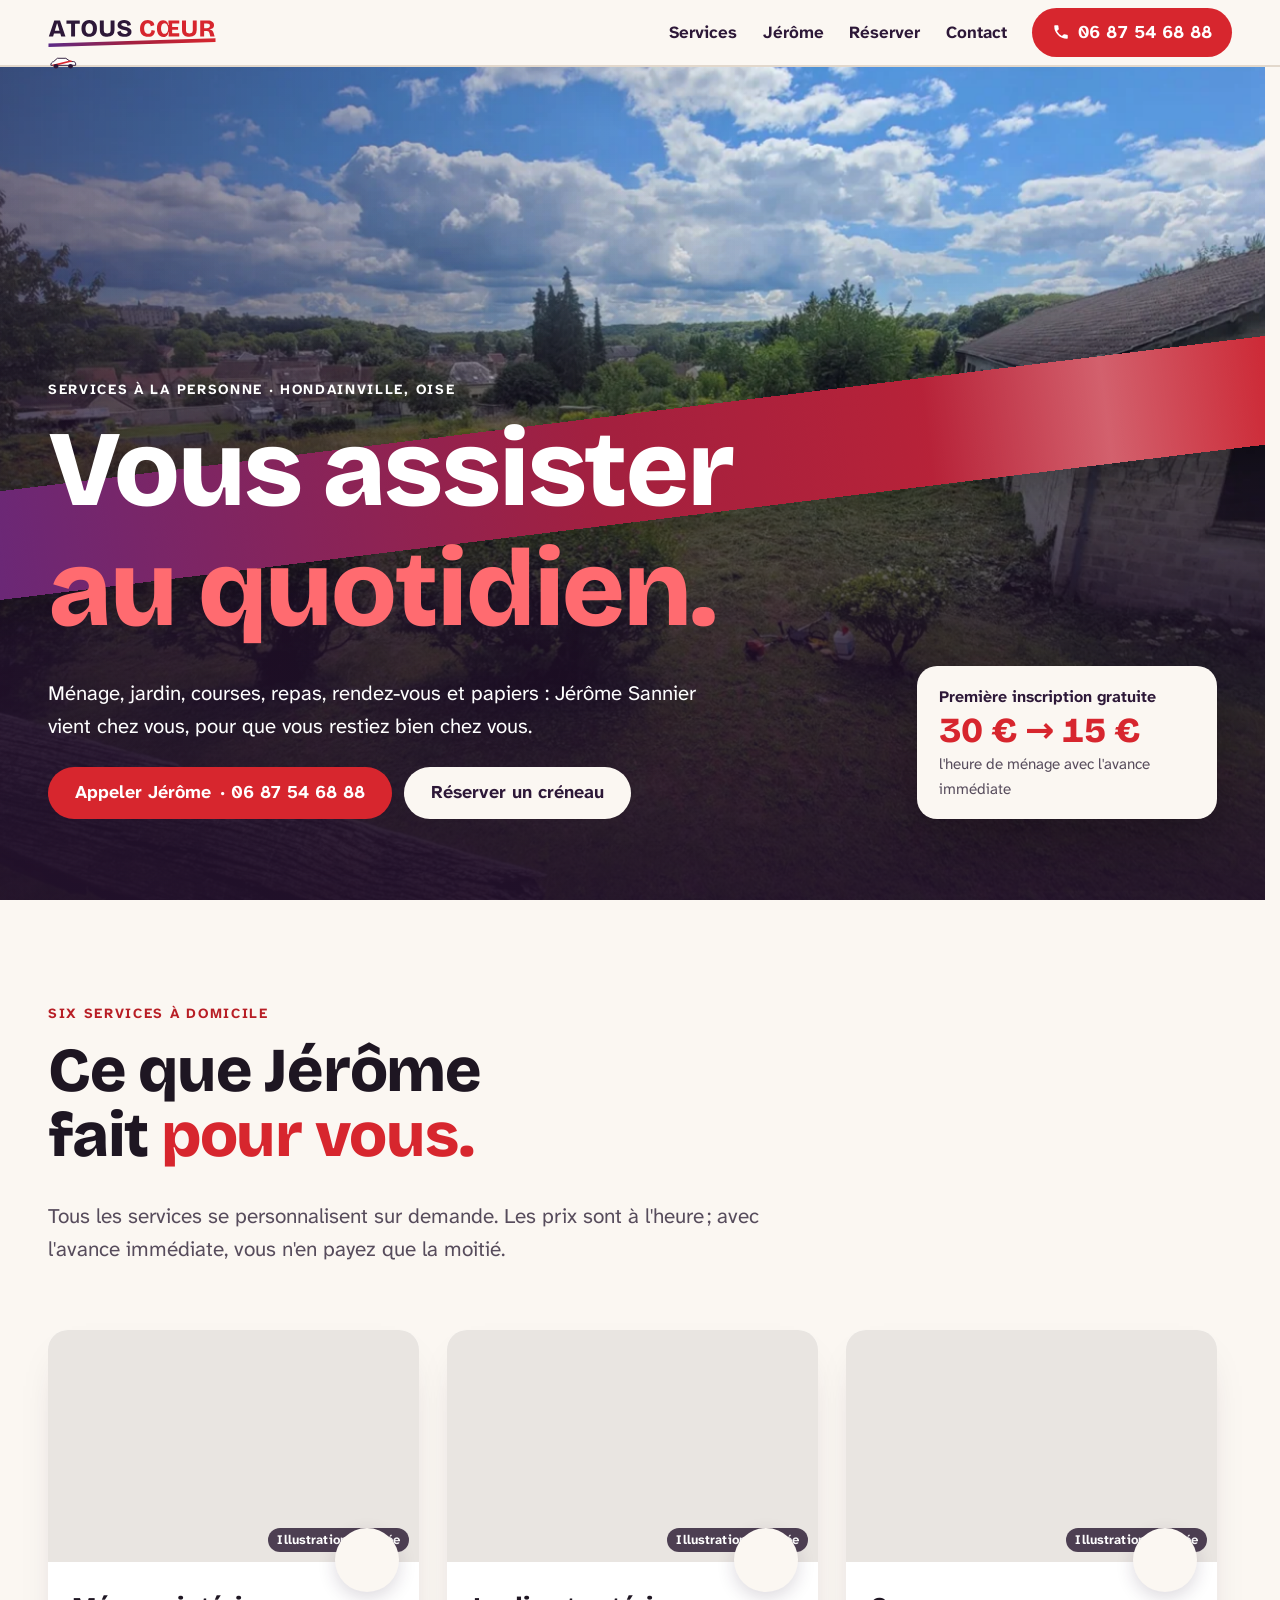
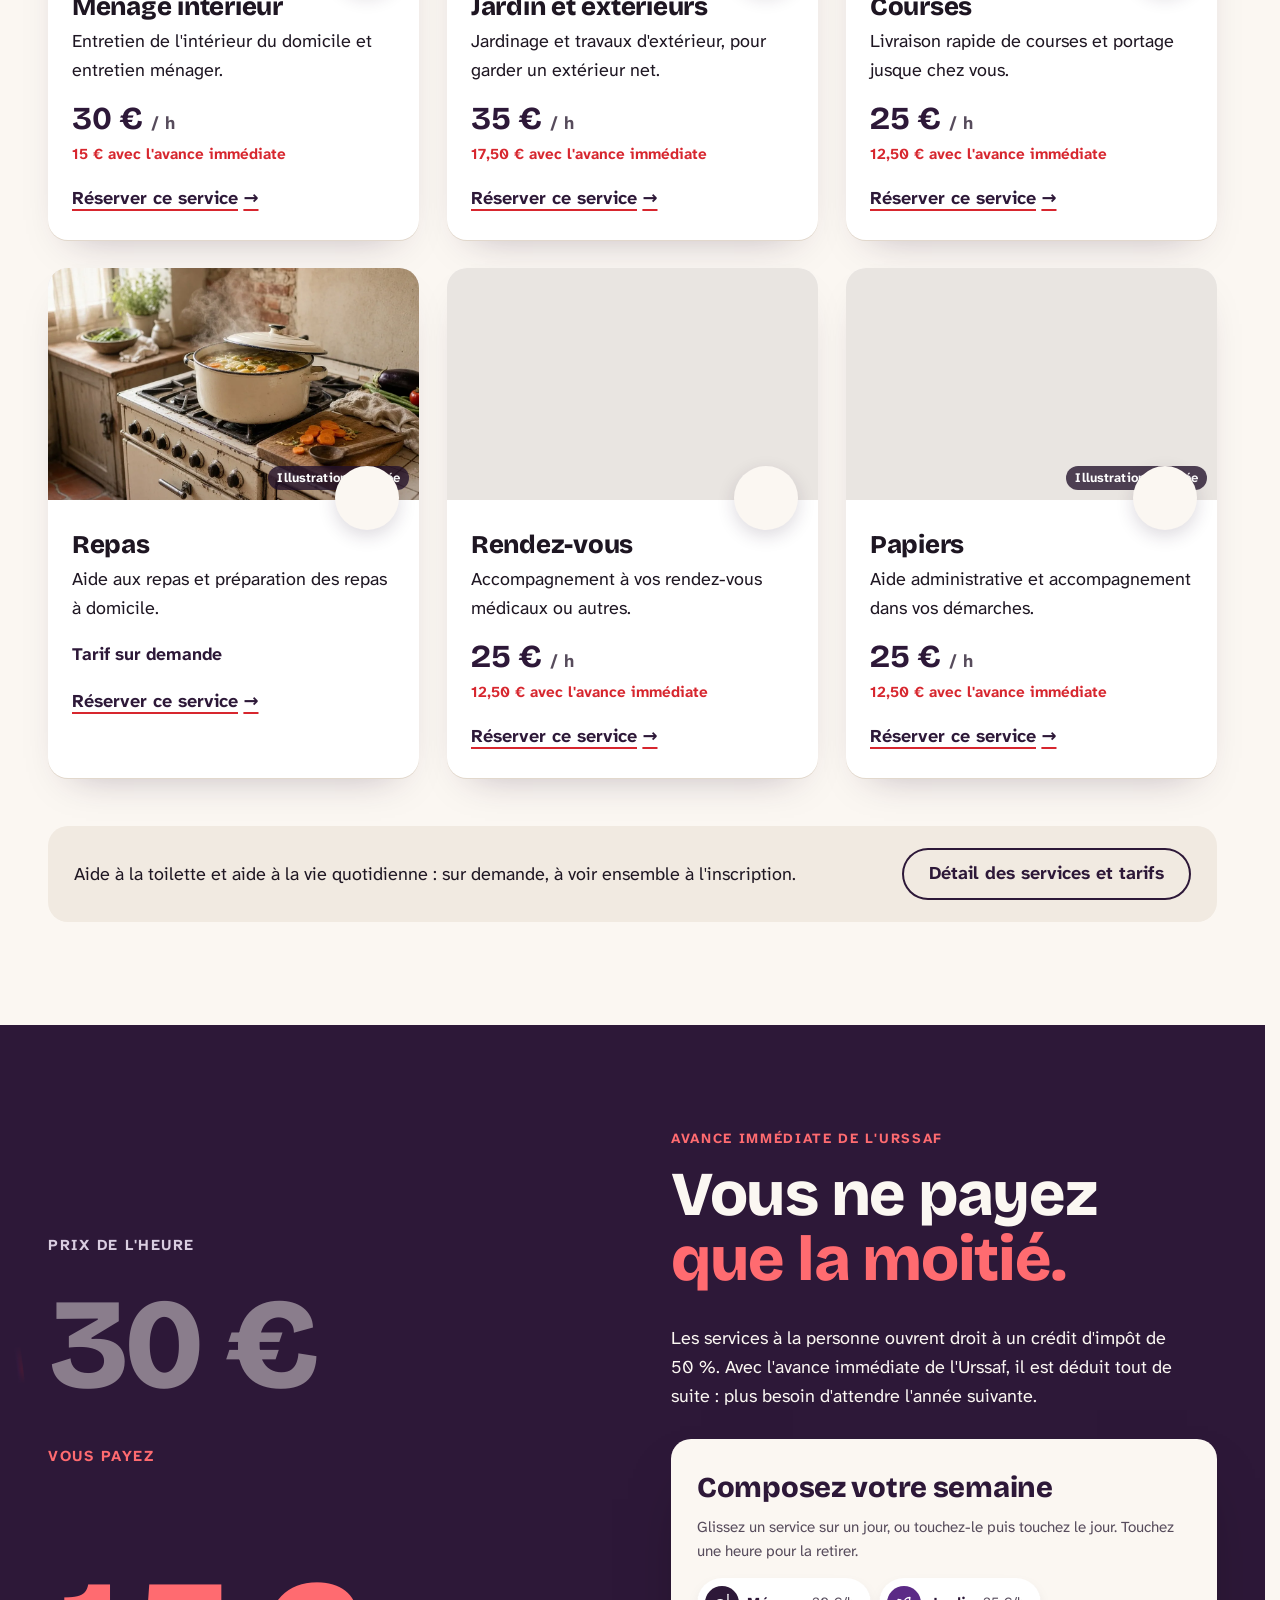
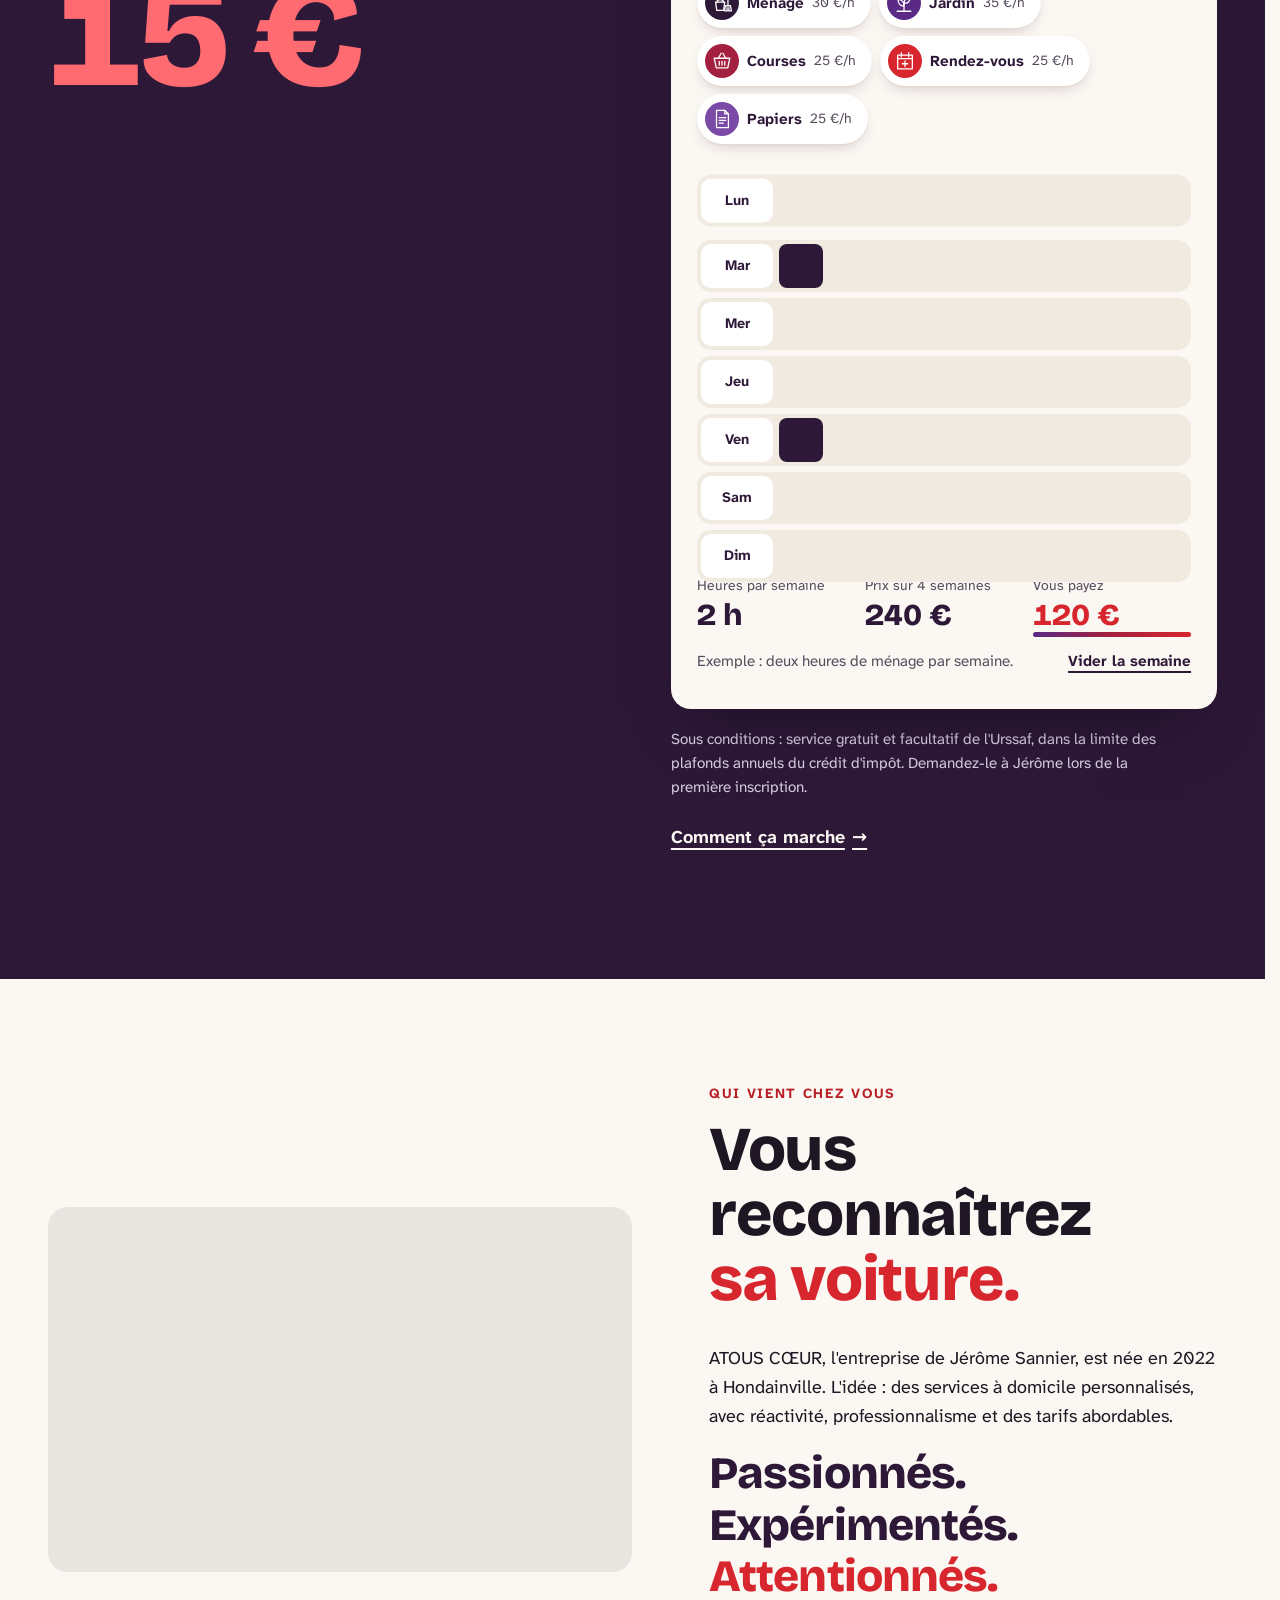
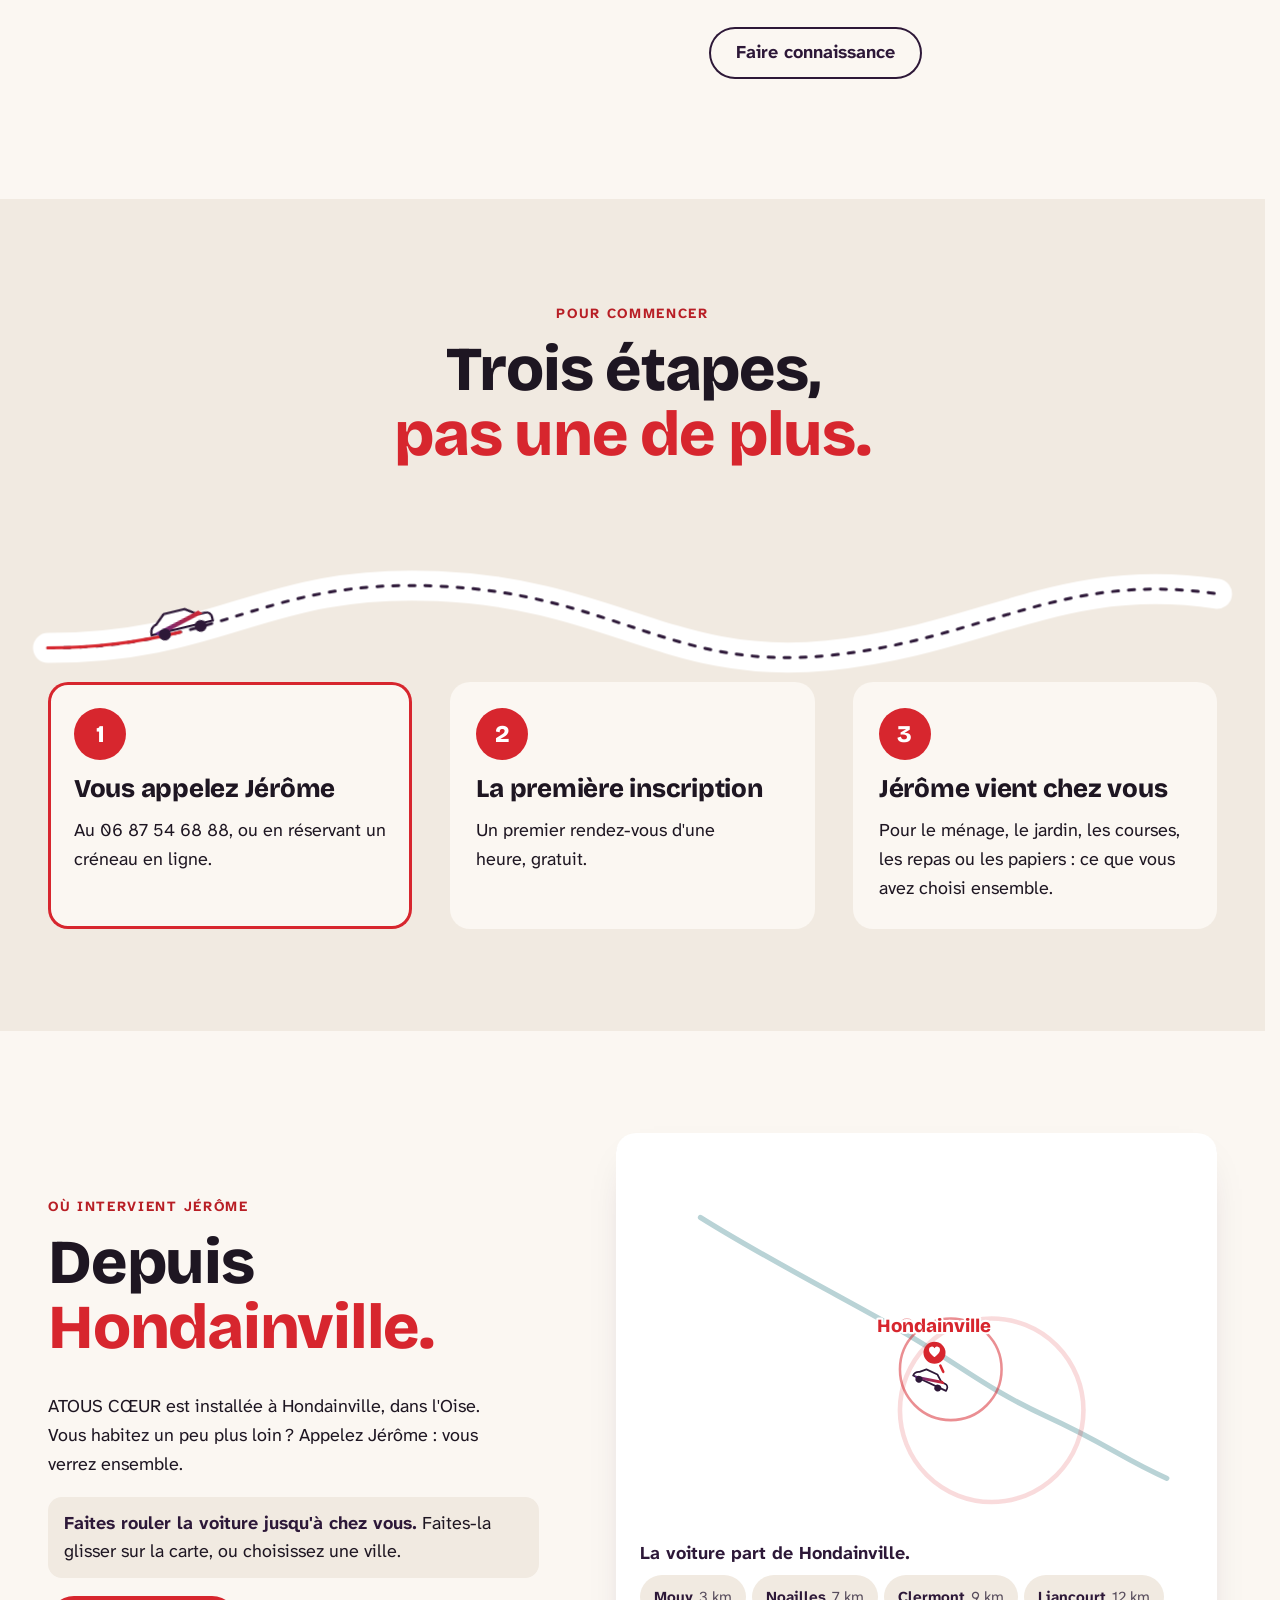
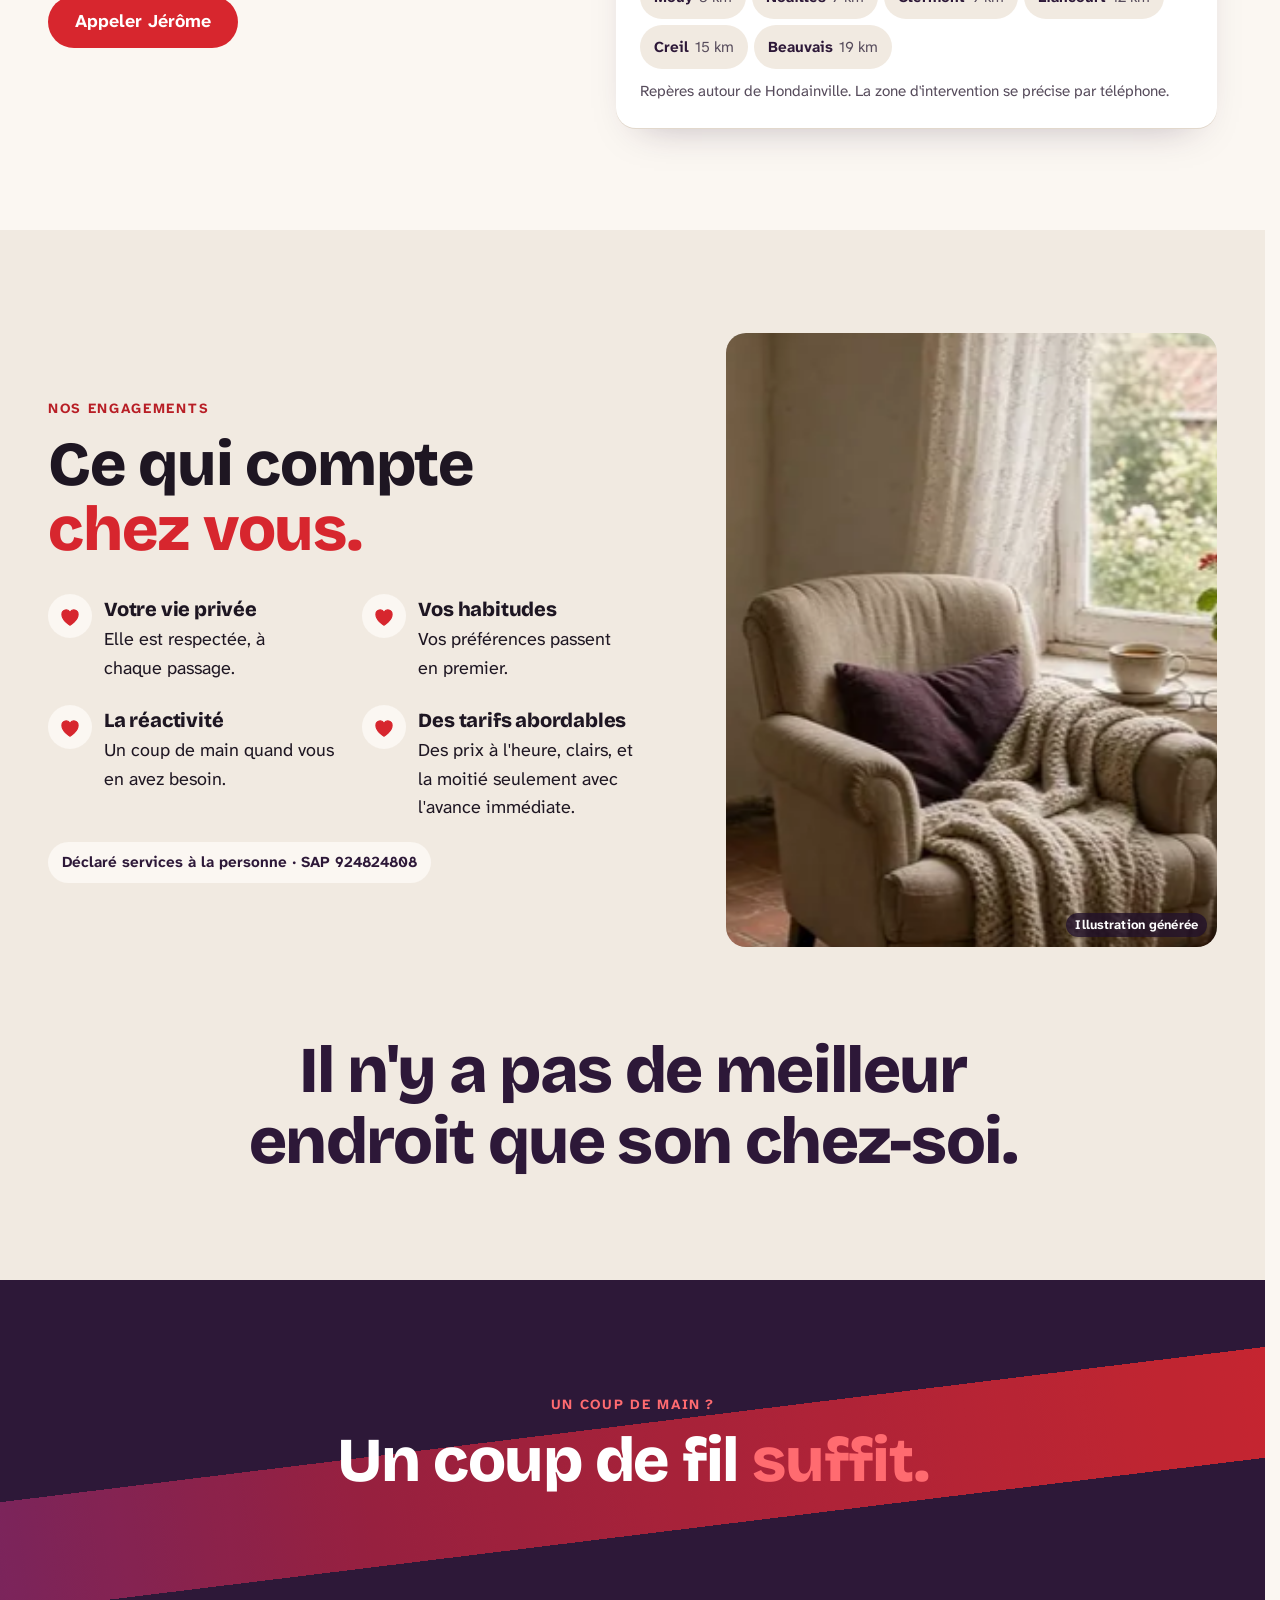
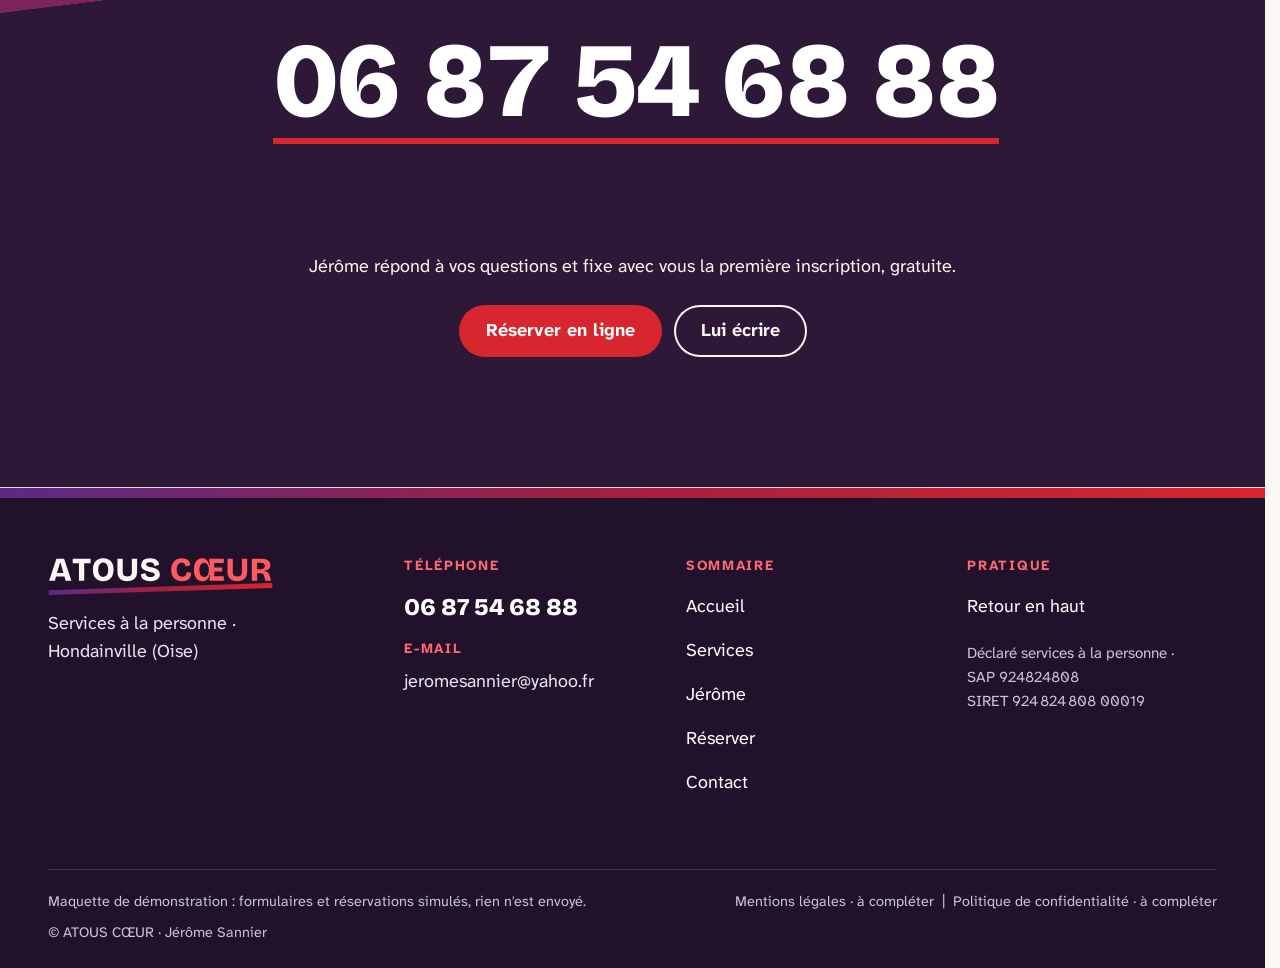
==== commit a27284a5: "Maquette ATOUS COEUR v2" ====
--- a/index.html
+++ b/index.html
@@ -1,5 +1,5 @@
 <!doctype html>
-<html lang="fr" data-v="1">
+<html lang="fr" data-v="2">
 <head>
 <meta charset="utf-8">
 <meta name="viewport" content="width=device-width, initial-scale=1, viewport-fit=cover">
@@ -35,14 +35,14 @@
 })();</script>
 <link rel="preload" href="/assets/fonts/bricolage.woff2" as="font" type="font/woff2" crossorigin>
 <link rel="preload" href="/assets/fonts/atkinson-400.woff2" as="font" type="font/woff2" crossorigin>
-<link rel="stylesheet" href="/assets/css/socle.css?v=1">
-<link rel="stylesheet" href="/assets/css/site.css?v=1">
-<link rel="modulepreload" href="/assets/js/site.js?v=1">
-<link rel="modulepreload" href="/assets/js/socle/index.js?v=1">
+<link rel="stylesheet" href="/assets/css/socle.css?v=2">
+<link rel="stylesheet" href="/assets/css/site.css?v=2">
+<link rel="modulepreload" href="/assets/js/site.js?v=2">
+<link rel="modulepreload" href="/assets/js/socle/index.js?v=2">
 <script src="/assets/vendor/gsap.min.js" defer></script>
 <script src="/assets/vendor/ScrollTrigger.min.js" defer></script>
 <script src="/assets/vendor/SplitText.min.js" defer></script>
-<script type="module" src="/assets/js/site.js?v=1"></script>
+<script type="module" src="/assets/js/site.js?v=2"></script>
 <meta name="theme-color" content="#FBF7F2">
 <link rel="icon" href="/assets/images/favicon.svg" type="image/svg+xml">
 <link rel="apple-touch-icon" href="/assets/images/apple-touch-icon.png">
@@ -60,7 +60,7 @@
 <script type="application/ld+json">{"@context":"https://schema.org","@type":"LocalBusiness","name":"ATOUS CŒUR","description":"Services à la personne à domicile : ménage, jardin, courses, aide aux repas, accompagnement aux rendez-vous, aide administrative.","url":"https://atouscoeurjerome-maquette.vercel.app/","telephone":"+33687546888","email":"jeromesannier@yahoo.fr","founder":{"@type":"Person","name":"Jérôme Sannier"},"foundingDate":"2022","address":{"@type":"PostalAddress","addressLocality":"Hondainville","addressRegion":"Oise","addressCountry":"FR"},"identifier":"SIRET 92482480800019","makesOffer":[{"@type":"Offer","name":"Ménage intérieur","price":"30","priceCurrency":"EUR","unitText":"heure"},{"@type":"Offer","name":"Entretien extérieur","price":"35","priceCurrency":"EUR","unitText":"heure"},{"@type":"Offer","name":"Rendez-vous médicaux ou autres","price":"25","priceCurrency":"EUR","unitText":"heure"},{"@type":"Offer","name":"Portage de courses","price":"25","priceCurrency":"EUR","unitText":"heure"},{"@type":"Offer","name":"Aide administrative","price":"25","priceCurrency":"EUR","unitText":"heure"}]}</script>
 </head>
 <body id="haut">
-<div data-voile data-forme="glisse" aria-hidden="true"><span class="voile-bande"><i></i></span><div class="voile-contenu"><img src="/assets/images/logo-clair.svg" alt="" width="180" height="32"><span data-voile-libelle>Accueil</span></div></div>
+<div data-voile data-forme="glisse" aria-hidden="true"><span class="voile-biais voile-biais--haut"></span><span class="voile-biais voile-biais--bas"></span><span class="voile-bande"><i></i></span><div class="voile-contenu"><img src="/assets/images/logo-clair.svg" alt="" width="180" height="32"><span data-voile-libelle>Accueil</span></div></div>
 <div class="ouverture-panneau" data-ouverture aria-hidden="true">
   <span class="ouverture-bande"><i></i></span>
   <div class="ouverture-marque" data-ouverture-objet>
@@ -83,6 +83,7 @@
       <a class="menu-sansjs" href="#menu" data-menu-lien>Menu</a>
     </div>
   </div>
+  <div class="entete-route" aria-hidden="true" data-audit-ignorer data-superpose><span class="entete-voiture" data-effet="lecture" data-grille="fil"><svg viewBox="0 0 64 32" aria-hidden="true"><path d="M6 22c0-4 2-7 6-8l8-7h18l10 7h6c3 0 5 2 5 5v3z" fill="#fff" stroke="#2D1838" stroke-width="2" stroke-linejoin="round"/><path d="M9 21l40-10 3 3-40 10z" fill="#D7262E"/><circle cx="17" cy="24" r="5" fill="#2D1838"/><circle cx="48" cy="24" r="5" fill="#2D1838"/></svg></span></div>
 </header>
 <script>/* Avant le premier affichage : rangées de la navigation (même règle que ajusterNav dans assets/js/socle/entete.js)
    et hauteur réelle de l'en-tête, pour que rien ne saute quand le JavaScript du site prend la main. */
@@ -233,23 +234,45 @@
       <p class="surtitre" data-anime>Avance immédiate de l&#39;Urssaf</p>
       <h2 data-anime="lignes">Vous ne payez <em>que la moitié.</em></h2>
       <p data-anime>Les services à la personne ouvrent droit à un crédit d&#39;impôt de 50 %. Avec l&#39;avance immédiate de l&#39;Urssaf, il est déduit tout de suite : plus besoin d&#39;attendre l&#39;année suivante.</p>
-      <form class="simulateur" data-simulateur data-anime onsubmit="return false">
-        <p class="simulateur-titre">Faites le calcul</p>
-        <div class="simulateur-champs">
-          <label class="champ"><span>Service</span>
-            <select name="service"><option value="30" selected>Ménage intérieur · 30 €/h</option><option value="35">Jardin et extérieurs · 35 €/h</option><option value="25">Courses · 25 €/h</option><option value="25">Rendez-vous · 25 €/h</option><option value="25">Papiers · 25 €/h</option></select></label>
-          <div class="champ"><span id="sim-heures-l">Heures par semaine</span>
-            <div class="pas-a-pas" role="group" aria-labelledby="sim-heures-l">
-              <button type="button" data-moins aria-label="Une heure de moins">−</button>
-              <output name="heures" aria-live="polite">2</output>
-              <button type="button" data-plus aria-label="Une heure de plus">+</button>
-            </div></div>
-        </div>
-        <dl class="simulateur-resultat" aria-live="polite">
-          <div><dt>Prix sur 4 semaines</dt><dd data-total>240 €</dd></div>
-          <div class="simulateur-vous"><dt>Vous payez</dt><dd data-vous>120 €</dd></div>
-        </dl>
-      </form>
+      <div class="composeur" data-composeur data-effet="composeur" data-grille="manipuler" aria-labelledby="compo-accueil" data-t-plein="Quatre heures au plus par jour dans cette démonstration." data-t-ajoute="{service} ajouté le {jour}." data-t-retire="{service} retiré du {jour}." data-t-vide="Semaine vidée." data-t-ajouter="Ajouter {service} le {jour}" data-t-retirer="Retirer {service} du {jour}">
+  <div class="composeur-tete">
+    <p class="composeur-titre" id="compo-accueil">Composez votre semaine</p>
+    <p class="composeur-aide">Glissez un service sur un jour, ou touchez-le puis touchez le jour. Touchez une heure pour la retirer.</p>
+  </div>
+  <div class="composeur-jetons" role="group" aria-label="Services à placer">
+    <button type="button" class="jeton" data-jeton="menage" data-prix="30" data-nom="Ménage" data-mini="Ménage" aria-pressed="false" style="--t:var(--t1)"><span class="jeton-picto"><svg class="picto picto--jeton" viewBox="0 0 48 48" aria-hidden="true" focusable="false"><path d="M10 22h20l-2.5 18h-15z" pathLength="1"/><path d="M13 22c0-7 14-7 14 0" pathLength="1"/><path d="M37 5v25" pathLength="1"/><path d="M31.5 30h11l2 11h-15z" pathLength="1"/><path d="M35 34v6M39 34v6" pathLength="1"/></svg></span><span class="jeton-nom">Ménage</span><span class="jeton-prix">30 €/h</span></button><button type="button" class="jeton" data-jeton="jardin" data-prix="35" data-nom="Jardin" data-mini="Jardin" aria-pressed="false" style="--t:var(--t2)"><span class="jeton-picto"><svg class="picto picto--jeton" viewBox="0 0 48 48" aria-hidden="true" focusable="false"><path d="M24 42V22" pathLength="1"/><path d="M24 31c-9 0-13-7-13-15 9 0 13 7 13 15z" pathLength="1"/><path d="M24 25c0-8 4-13 13-13 0 9-4 13-13 13z" pathLength="1"/><path d="M9 42h30" pathLength="1"/></svg></span><span class="jeton-nom">Jardin</span><span class="jeton-prix">35 €/h</span></button><button type="button" class="jeton" data-jeton="courses" data-prix="25" data-nom="Courses" data-mini="Courses" aria-pressed="false" style="--t:var(--t3)"><span class="jeton-picto"><svg class="picto picto--jeton" viewBox="0 0 48 48" aria-hidden="true" focusable="false"><path d="M7 18h34l-4.5 21h-25z" pathLength="1"/><path d="M16 18l6-11" pathLength="1"/><path d="M32 18l-6-11" pathLength="1"/><path d="M18 25v8M24 25v8M30 25v8" pathLength="1"/></svg></span><span class="jeton-nom">Courses</span><span class="jeton-prix">25 €/h</span></button><button type="button" class="jeton" data-jeton="rendez-vous" data-prix="25" data-nom="Rendez-vous" data-mini="RDV" aria-pressed="false" style="--t:var(--t4)"><span class="jeton-picto"><svg class="picto picto--jeton" viewBox="0 0 48 48" aria-hidden="true" focusable="false"><path d="M8 11h32v30H8z" pathLength="1"/><path d="M8 19h32" pathLength="1"/><path d="M16 6v9M32 6v9" pathLength="1"/><path d="M24 24v12" pathLength="1"/><path d="M18 30h12" pathLength="1"/></svg></span><span class="jeton-nom">Rendez-vous</span><span class="jeton-prix">25 €/h</span></button><button type="button" class="jeton" data-jeton="papiers" data-prix="25" data-nom="Papiers" data-mini="Papiers" aria-pressed="false" style="--t:var(--t5)"><span class="jeton-picto"><svg class="picto picto--jeton" viewBox="0 0 48 48" aria-hidden="true" focusable="false"><path d="M12 5h18l8 8v30H12z" pathLength="1"/><path d="M30 5v8h8" pathLength="1"/><path d="M18 21h14" pathLength="1"/><path d="M18 27h14" pathLength="1"/><path d="M18 33h9" pathLength="1"/></svg></span><span class="jeton-nom">Papiers</span><span class="jeton-prix">25 €/h</span></button>
+  </div>
+  <ol class="composeur-semaine" role="list" aria-label="Votre semaine">
+    <li class="jour" data-jour="0" data-nom-jour="Lundi">
+      <button type="button" class="jour-cible"><span class="jour-court" aria-hidden="true">Lun</span><span class="visuellement-cache">Lundi</span></button>
+      <div class="jour-pile"></div>
+    </li><li class="jour" data-jour="1" data-nom-jour="Mardi">
+      <button type="button" class="jour-cible"><span class="jour-court" aria-hidden="true">Mar</span><span class="visuellement-cache">Mardi</span></button>
+      <div class="jour-pile"><button type="button" class="bloc" data-service="menage" style="--t:var(--t1)" aria-label="Retirer Ménage du mardi"><span>Ménage</span></button></div>
+    </li><li class="jour" data-jour="2" data-nom-jour="Mercredi">
+      <button type="button" class="jour-cible"><span class="jour-court" aria-hidden="true">Mer</span><span class="visuellement-cache">Mercredi</span></button>
+      <div class="jour-pile"></div>
+    </li><li class="jour" data-jour="3" data-nom-jour="Jeudi">
+      <button type="button" class="jour-cible"><span class="jour-court" aria-hidden="true">Jeu</span><span class="visuellement-cache">Jeudi</span></button>
+      <div class="jour-pile"></div>
+    </li><li class="jour" data-jour="4" data-nom-jour="Vendredi">
+      <button type="button" class="jour-cible"><span class="jour-court" aria-hidden="true">Ven</span><span class="visuellement-cache">Vendredi</span></button>
+      <div class="jour-pile"><button type="button" class="bloc" data-service="menage" style="--t:var(--t1)" aria-label="Retirer Ménage du vendredi"><span>Ménage</span></button></div>
+    </li><li class="jour" data-jour="5" data-nom-jour="Samedi">
+      <button type="button" class="jour-cible"><span class="jour-court" aria-hidden="true">Sam</span><span class="visuellement-cache">Samedi</span></button>
+      <div class="jour-pile"></div>
+    </li><li class="jour" data-jour="6" data-nom-jour="Dimanche">
+      <button type="button" class="jour-cible"><span class="jour-court" aria-hidden="true">Dim</span><span class="visuellement-cache">Dimanche</span></button>
+      <div class="jour-pile"></div>
+    </li>
+  </ol>
+  <dl class="composeur-totaux" aria-live="polite">
+    <div><dt>Heures par semaine</dt><dd data-c="heures">2 h</dd></div>
+    <div><dt>Prix sur 4 semaines</dt><dd data-c="total">240 €</dd></div>
+    <div class="composeur-vous"><dt>Vous payez</dt><dd data-c="vous"><span class="composeur-barre" aria-hidden="true"></span>120 €</dd></div>
+  </dl>
+  <p class="composeur-pied"><span data-c="message" role="status">Exemple : deux heures de ménage par semaine.</span> <button type="button" class="lien-fleche composeur-vider" data-vider>Vider la semaine</button></p>
+</div>
       <p class="note" data-anime>Sous conditions : service gratuit et facultatif de l&#39;Urssaf, dans la limite des plafonds annuels du crédit d&#39;impôt. Demandez-le à Jérôme lors de la première inscription.</p>
       <p data-anime><a href="/services#avance" class="lien-fleche" data-libelle="Services">Comment ça marche <span aria-hidden="true">→</span></a></p>
     </div>
@@ -299,6 +322,7 @@
       <p class="surtitre" data-anime>Où intervient Jérôme</p>
       <h2 data-anime="lignes">Depuis <em>Hondainville.</em></h2>
       <p data-anime>ATOUS CŒUR est installée à Hondainville, dans l&#39;Oise. Vous habitez un peu plus loin ? Appelez Jérôme : vous verrez ensemble.</p>
+      <p class="zone-jeu" data-anime><strong>Faites rouler la voiture jusqu&#39;à chez vous.</strong> Faites-la glisser sur la carte, ou choisissez une ville.</p>
       <p data-anime><a class="bouton" href="tel:+33687546888" data-survol="magnetique">Appeler Jérôme</a></p>
     </div>
     <figure class="carte-oise" data-visuel data-effet="carte-oise">
@@ -308,8 +332,14 @@
     <path class="carte-route" data-superpose d="M341 227 Q 356 246 361 270" pathLength="1"/><path class="carte-route" data-superpose d="M341 227 Q 280 252 215 246" pathLength="1"/><path class="carte-route" data-superpose d="M341 227 Q 400 172 477 150" pathLength="1"/><path class="carte-route" data-superpose d="M341 227 Q 444 210 544 242" pathLength="1"/><path class="carte-route" data-superpose d="M341 227 Q 465 276 554 376" pathLength="1"/><path class="carte-route" data-superpose d="M341 227 Q 183 173 66 53" pathLength="1"/>
     <g class="carte-ondes" data-superpose transform="translate(341 227)"><circle r="40"/><circle r="40"/><circle r="40"/></g>
     <g class="carte-ville" data-repere transform="translate(361 270)"><g><circle r="6"/><text x="0" y="30" text-anchor="middle">Mouy</text></g></g><g class="carte-ville" data-repere transform="translate(215 246)"><g><circle r="6"/><text x="-12" y="6" text-anchor="end">Noailles</text></g></g><g class="carte-ville" data-repere transform="translate(477 150)"><g><circle r="6"/><text x="12" y="6" text-anchor="start">Clermont</text></g></g><g class="carte-ville" data-repere transform="translate(544 242)"><g><circle r="6"/><text x="-12" y="6" text-anchor="end">Liancourt</text></g></g><g class="carte-ville" data-repere transform="translate(554 376)"><g><circle r="6"/><text x="-12" y="6" text-anchor="end">Creil</text></g></g><g class="carte-ville" data-repere transform="translate(66 53)"><g><circle r="6"/><text x="12" y="6" text-anchor="start">Beauvais</text></g></g>
+    <path class="carte-trace" data-superpose d="M341 227 L341 227"/>
     <g class="carte-centre" data-repere transform="translate(341 227)"><g><circle r="13"/><path d="M0 5s-6.5-4-6.5-8.6a3.4 3.4 0 0 1 6.5-1.7 3.4 3.4 0 0 1 6.5 1.7C6.5 1 0 5 0 5z" fill="#fff"/><text x="0" y="-24" text-anchor="middle">Hondainville</text></g></g>
+    <g class="carte-voiture" data-voiture data-superpose data-x="341" data-y="227" transform="translate(341 227)"><g class="carte-voiture-corps"><rect x="-26" y="-30" width="52" height="40" fill="transparent"/><path d="M-20 0c0-4 2-6 5-7l6-6h14l8 6h5c2 0 4 2 4 4v3z" fill="#fff" stroke="#2D1838" stroke-width="2" stroke-linejoin="round"/><path d="M-18-1l32-8 3 3-33 8z" fill="url(#carte-bande)"/><circle cx="-12" cy="1" r="4" fill="#2D1838"/><circle cx="12" cy="1" r="4" fill="#2D1838"/></g></g>
   </svg>
+  <p class="carte-info" data-carte-info data-suffixe="de Hondainville, à vol d&#39;oiseau" role="status">La voiture part de Hondainville.</p>
+  <ul class="carte-distances" role="list" aria-label="Distances depuis Hondainville">
+    <li><button type="button" data-ville="Mouy" data-x="361" data-y="270" data-km="3">Mouy <span>3 km</span></button></li><li><button type="button" data-ville="Noailles" data-x="215" data-y="246" data-km="7">Noailles <span>7 km</span></button></li><li><button type="button" data-ville="Clermont" data-x="477" data-y="150" data-km="9">Clermont <span>9 km</span></button></li><li><button type="button" data-ville="Liancourt" data-x="544" data-y="242" data-km="12">Liancourt <span>12 km</span></button></li><li><button type="button" data-ville="Creil" data-x="554" data-y="376" data-km="15">Creil <span>15 km</span></button></li><li><button type="button" data-ville="Beauvais" data-x="66" data-y="53" data-km="19">Beauvais <span>19 km</span></button></li>
+  </ul>
   <figcaption>Repères autour de Hondainville. La zone d&#39;intervention se précise par téléphone.</figcaption>
 </figure>
   </div>
--- a/assets/css/site.css
+++ b/assets/css/site.css
@@ -24,7 +24,7 @@
   --rayon: 20px;
   --largeur: 1280px;
   --pente: -7deg;
-  --section: clamp(72px, 10vw, 140px);
+  --section: clamp(64px, 8vw, 120px);
 }
 body { font-size: clamp(1.0625rem, 1rem + .2vw, 1.125rem); line-height: 1.6; }
 h1, h2, h3 { font-weight: 800; letter-spacing: -.02em; }
@@ -511,3 +511,116 @@
   .tete-actions .bouton { min-height: 48px; padding-block: .55em; }
 }
 .coupe-cadre { position: relative; display: inline-block; }
+
+/* ========== v2 : jeu, fil conducteur, voile en diagonale ========== */
+:root { --t1: #2D1838; --t2: #5B2A86; --t3: #A3203F; --t4: #D7262E; --t5: #7A4AA6; }
+
+/* Composez votre semaine. */
+.composeur { margin: 28px 0 18px; padding: clamp(16px, 2.4vw, 26px); border-radius: var(--rayon); background: var(--fond); color: var(--texte); box-shadow: 0 30px 60px -30px rgba(0, 0, 0, .5); }
+.composeur-tete { display: grid; gap: 4px; margin-bottom: 14px; }
+.composeur-titre { margin: 0; font-family: var(--police-titres); font-weight: 800; font-size: clamp(1.4rem, 1.1rem + 1vw, 1.8rem); color: var(--aubergine); letter-spacing: -.01em; }
+.composeur-aide { margin: 0; font-size: .95rem; color: var(--texte-doux); }
+.composeur-jetons { display: flex; flex-wrap: wrap; gap: 8px; margin-bottom: 14px; }
+.jeton { display: inline-flex; align-items: center; gap: 8px; min-height: 48px; padding: 6px 14px 6px 6px; border: 2px solid transparent; border-radius: 999px; background: #fff; color: var(--aubergine); font-weight: 700; font-size: .95rem; box-shadow: 0 1px 0 var(--ligne), 0 6px 16px -8px rgba(45, 24, 56, .35); cursor: grab; touch-action: manipulation; user-select: none; transition: transform .25s var(--courbe), border-color .25s, box-shadow .25s; }
+.jeton:hover { transform: translateY(-2px); }
+.jeton[aria-pressed="true"] { border-color: var(--t); box-shadow: 0 0 0 3px color-mix(in srgb, var(--t) 25%, transparent), 0 10px 20px -10px rgba(45, 24, 56, .45); }
+.jeton-picto { display: grid; place-items: center; width: 34px; height: 34px; border-radius: 50%; background: var(--t); }
+.picto--jeton { width: 22px; height: 22px; stroke: #fff; stroke-width: 2.8; }
+.jeton-prix { font-weight: 400; color: var(--texte-doux); font-size: .875rem; }
+.jeton--fantome { position: fixed; left: 0; top: 0; z-index: 1000; pointer-events: none; cursor: grabbing; box-shadow: 0 20px 40px -10px rgba(45, 24, 56, .5); }
+.composeur-semaine { list-style: none; margin: 0; padding: 0; display: grid; grid-template-columns: repeat(7, minmax(0, 1fr)); gap: 6px; }
+.jour { display: grid; grid-template-rows: auto 1fr; gap: 6px; min-width: 0; padding: 4px; border-radius: 14px; background: var(--lin); transition: background .2s, box-shadow .2s; }
+.jour.survole, .a-choisi .jour:hover { background: color-mix(in srgb, var(--rouge) 14%, var(--lin)); box-shadow: inset 0 0 0 2px var(--rouge); }
+.jour-cible { min-height: 44px; border: 0; border-radius: 10px; background: #fff; color: var(--aubergine); font-weight: 700; font-size: .9rem; }
+.a-choisi .jour-cible { box-shadow: inset 0 0 0 2px var(--rouge); }
+.jour-pile { display: grid; align-content: start; gap: 4px; min-height: 140px; }
+.bloc { display: flex; align-items: center; justify-content: center; min-height: 31px; padding: 0 4px; border: 0; border-radius: 8px; background: var(--t); color: #fff; font-weight: 700; font-size: .8125rem; line-height: 1.1; overflow: hidden; cursor: pointer; }
+.bloc span { overflow: hidden; text-overflow: ellipsis; white-space: nowrap; }
+.composeur-totaux { display: grid; grid-template-columns: repeat(3, minmax(0, 1fr)); gap: 10px; margin: 16px 0 6px; }
+.composeur-totaux div { display: grid; gap: 2px; }
+.composeur-totaux dt { font-size: .875rem; color: var(--texte-doux); }
+.composeur-totaux dd { position: relative; margin: 0; font-family: var(--police-titres); font-weight: 800; font-size: clamp(1.4rem, 1.1rem + 1vw, 1.9rem); line-height: 1.15; color: var(--aubergine); font-variant-numeric: tabular-nums; white-space: nowrap; }
+.composeur-vous dd { color: var(--rouge); }
+.composeur-barre { position: absolute; left: 0; bottom: -4px; width: 100%; height: 5px; border-radius: 4px; background: var(--bande); transform-origin: 0 50%; }
+.composeur-pied { display: flex; flex-wrap: wrap; align-items: center; justify-content: space-between; gap: 4px 16px; margin: 6px 0 0; font-size: .95rem; color: var(--texte-doux); }
+.composeur-vider { border: 0; background: none; padding: 0; color: var(--aubergine); font-size: .95rem; }
+.theme-sombre .composeur .lien-fleche { color: var(--aubergine); }
+@media (pointer: coarse) { .bloc { min-height: 44px; min-width: 44px; } .jour-pile { min-height: 188px; } }
+.composeur { container: compo / inline-size; }
+.tete-scindee-texte { position: relative; z-index: 2; }
+.bloc span { text-overflow: clip; }
+@container compo (max-width: 520px) {
+  .composeur-semaine { grid-template-columns: minmax(0, 1fr); gap: 6px; }
+  .jour { grid-template-columns: 72px minmax(0, 1fr); grid-template-rows: auto; align-items: center; padding: 4px; }
+  .jour-pile { display: flex; flex-wrap: wrap; gap: 4px; min-height: 44px !important; }
+  .bloc span { display: none; }
+  .bloc { width: 44px; min-height: 44px; flex: none; }
+}
+@media (max-width: 560px) {
+  .composeur-semaine { grid-template-columns: minmax(0, 1fr); gap: 6px; }
+  .jour { grid-template-columns: 72px minmax(0, 1fr); grid-template-rows: auto; align-items: center; padding: 4px; }
+  .jour-pile { display: flex; flex-wrap: wrap; gap: 4px; min-height: 44px !important; }
+  .bloc span { display: none; }
+  .bloc { width: 44px; min-height: 44px; flex: none; }
+  .jour-cible { font-size: .95rem; }
+  .jeton { padding-right: 12px; }
+  .jeton-prix { display: none; }
+  .composeur-totaux { grid-template-columns: 1fr 1fr; }
+  .composeur-totaux div:first-child { grid-column: 1 / -1; }
+}
+
+/* Carte : la voiture qu'on fait rouler. */
+.carte-voiture { cursor: grab; touch-action: none; }
+.carte-voiture-corps { transform-box: fill-box; }
+.carte-trace { fill: none; stroke: var(--rouge); stroke-width: 3; stroke-dasharray: 8 8; stroke-linecap: round; }
+.zone-jeu { padding: 12px 16px; border-radius: 14px; background: var(--lin); }
+.zone-jeu strong { color: var(--aubergine); }
+.carte-info { margin: 10px 0 8px; font-weight: 700; color: var(--aubergine); min-height: 1.6em; }
+.carte-distances { list-style: none; margin: 0 0 8px; padding: 0; display: flex; flex-wrap: wrap; gap: 6px; }
+.carte-distances button { display: inline-flex; align-items: center; gap: 6px; min-height: 44px; padding: 0 14px; border: 0; border-radius: 999px; background: var(--lin); color: var(--aubergine); font-weight: 700; font-size: .95rem; }
+.carte-distances button span { font-weight: 400; color: var(--texte-doux); }
+.carte-distances button.est-choisie { background: var(--aubergine); color: #fff; }
+.carte-distances button.est-choisie span { color: #E7DCEC; }
+
+/* Fil conducteur : la petite voiture de l'en-tête avance avec la lecture. */
+.entete-route { position: absolute; left: var(--gouttiere); right: var(--gouttiere); bottom: -1px; height: 0; pointer-events: none; }
+.entete-voiture { position: absolute; left: 0; bottom: -4px; width: 30px; height: 15px; }
+.entete-voiture svg { width: 100%; height: 100%; }
+html.menu-ouvert .entete-route { display: none; }
+html:not(.js) .entete-route { display: none; }
+
+/* Voile en diagonale : le bord d'attaque et le bord de fuite reprennent la pente de la bande. */
+[data-voile] { overflow: visible; }
+.voile-biais { position: absolute; left: 0; width: 100%; height: 12.3vw; background: var(--voile-fond); pointer-events: none; }
+.voile-biais--haut { bottom: calc(100% - 1px); clip-path: polygon(0 100%, 100% 0, 100% 100%); }
+.voile-biais--bas { top: calc(100% - 1px); clip-path: polygon(0 0, 100% 0, 0 100%); }
+
+/* Services : aller directement à un service. */
+.puces-services { display: flex; flex-wrap: wrap; align-items: center; gap: 6px; margin-top: 18px; }
+.puces-services > span { width: 100%; font-weight: 700; font-size: .875rem; letter-spacing: .1em; text-transform: uppercase; color: var(--texte-doux); }
+.puces-services a { display: inline-flex; align-items: center; gap: 6px; min-height: 44px; padding: 0 14px 0 10px; border-radius: 999px; background: var(--blanc); color: var(--aubergine); font-weight: 700; text-decoration: none; box-shadow: 0 1px 0 var(--ligne); transition: background .2s, color .2s; }
+.puces-services a:hover { background: var(--aubergine); color: #fff; }
+.puces-services a:hover .picto { stroke: #fff; }
+.picto--puce { width: 22px; height: 22px; stroke-width: 2.6; }
+@media (max-height: 820px) and (min-width: 761px) { .puces-services { display: none; } }
+@media (max-width: 760px) { .puces-services > span { display: none; } }
+
+/* Réservation envoyée : la voiture roule jusqu'à la maison. */
+.arrivee { position: relative; width: min(320px, 100%); margin: 0 auto 12px; aspect-ratio: 320 / 90; }
+.arrivee-decor { width: 100%; height: 100%; overflow: visible; }
+.arrivee-route { fill: none; stroke: var(--aubergine); stroke-width: 3; stroke-dasharray: 8 8; opacity: .5; }
+.arrivee-maison { fill: var(--lin); stroke: var(--aubergine); stroke-width: 3; stroke-linejoin: round; }
+.arrivee-coeur { fill: var(--rouge); }
+.arrivee-voiture { position: absolute; left: 0; bottom: 8%; width: 22%; aspect-ratio: 2 / 1; }
+.arrivee-voiture svg { width: 100%; height: 100%; }
+
+/* Petites joies au survol (souris seulement). */
+@media (hover: hover) and (pointer: fine) {
+  .service-picto { transition: transform .35s var(--courbe); }
+  .service-carte:hover .service-picto { transform: rotate(-10deg) scale(1.1); }
+  .service-lien span { display: inline-block; transition: transform .25s var(--courbe); }
+  .service-lien:hover span { transform: translateX(4px); }
+  .route-etape:hover .route-num { transform: rotate(-8deg) scale(1.08); }
+  .route-num { transition: transform .3s var(--courbe); }
+}
+@media (min-width: 901px) { .avance-grille { align-items: start; } .avance-visuel { position: sticky; top: calc(var(--entete-h) + 40px); } }
